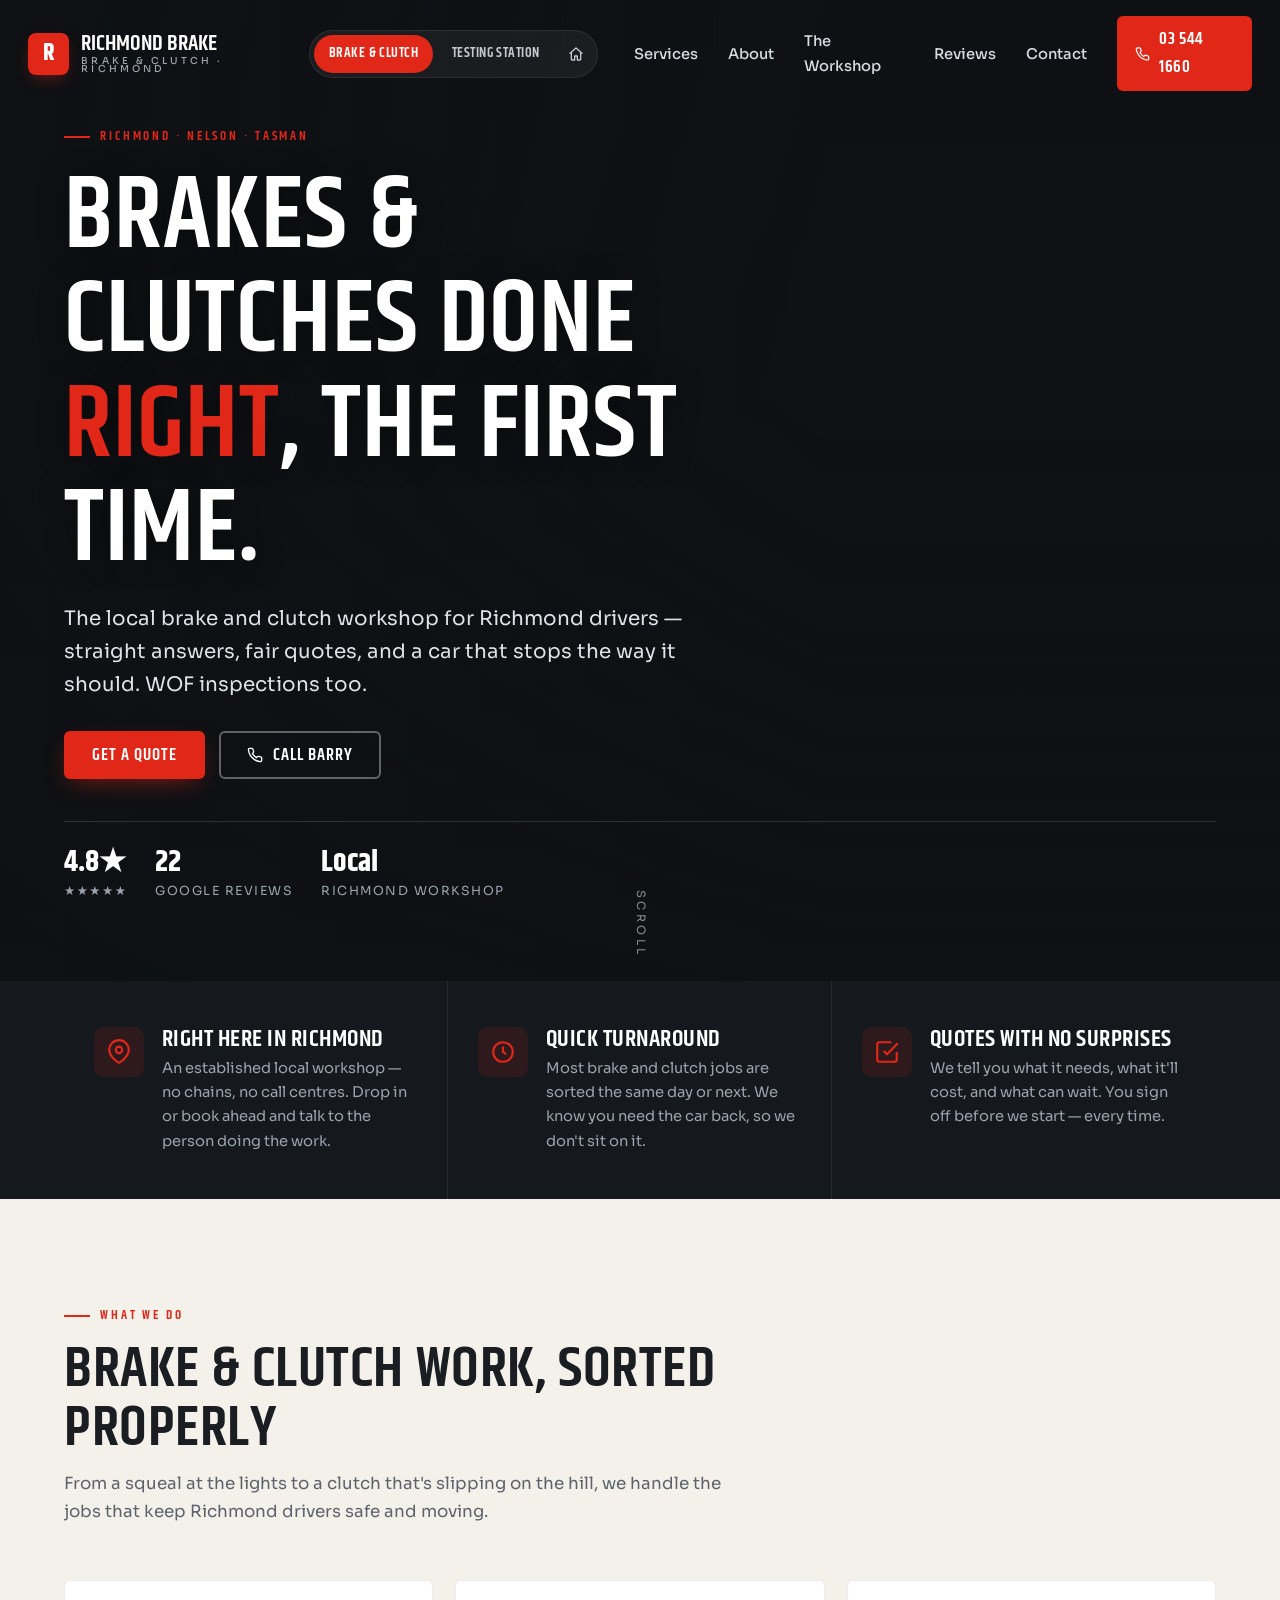
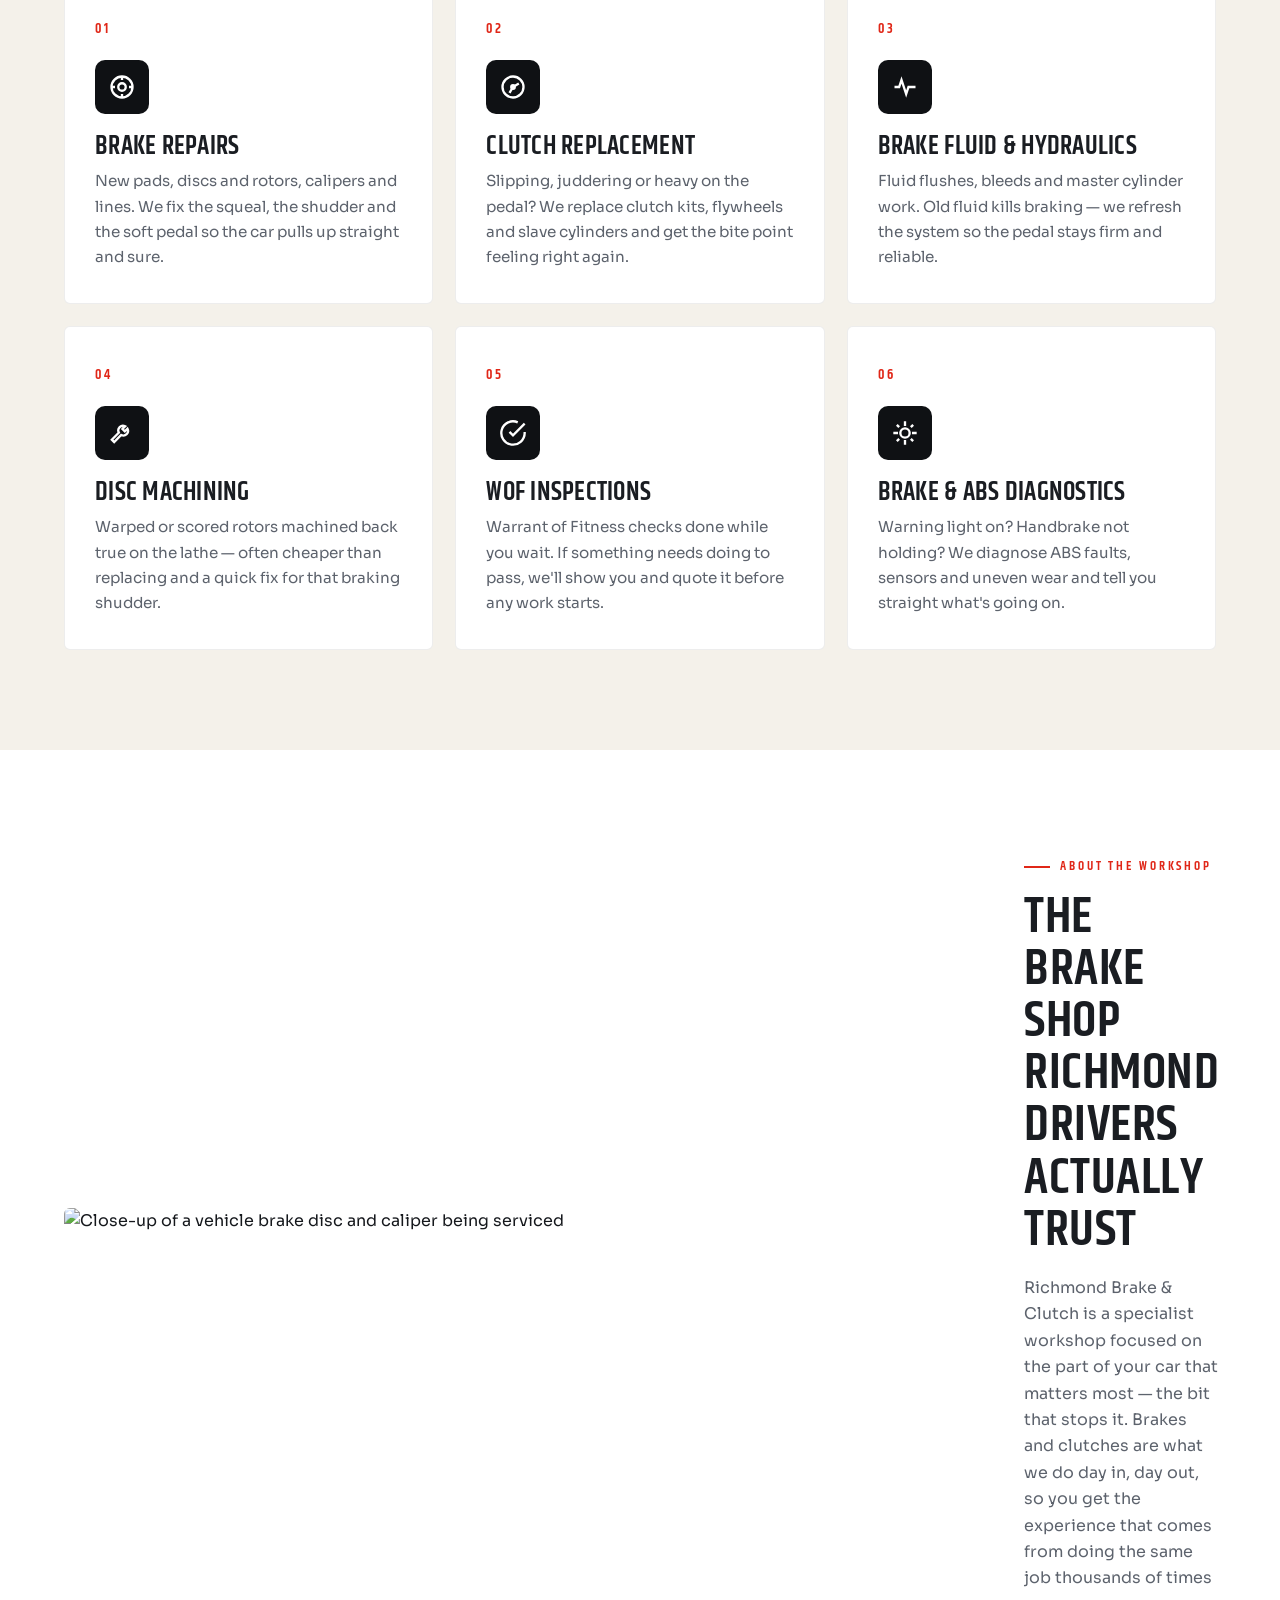
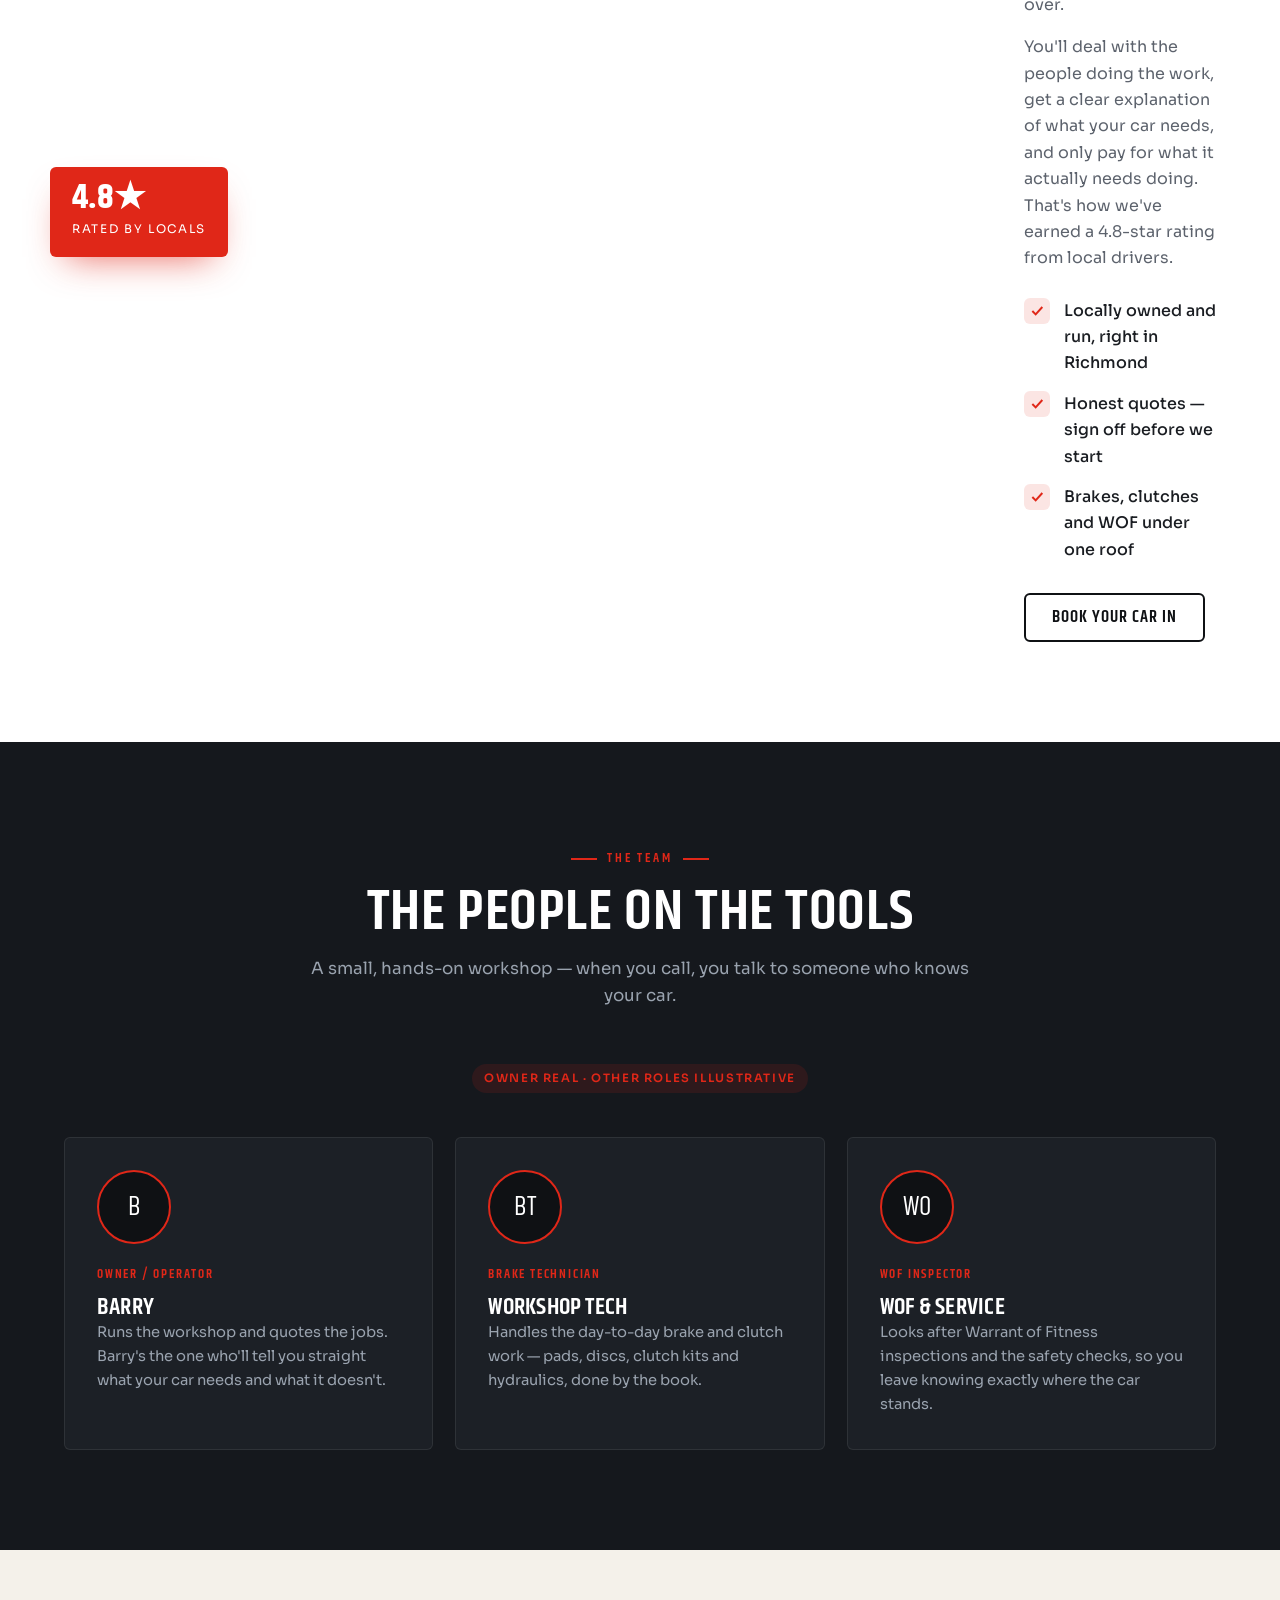
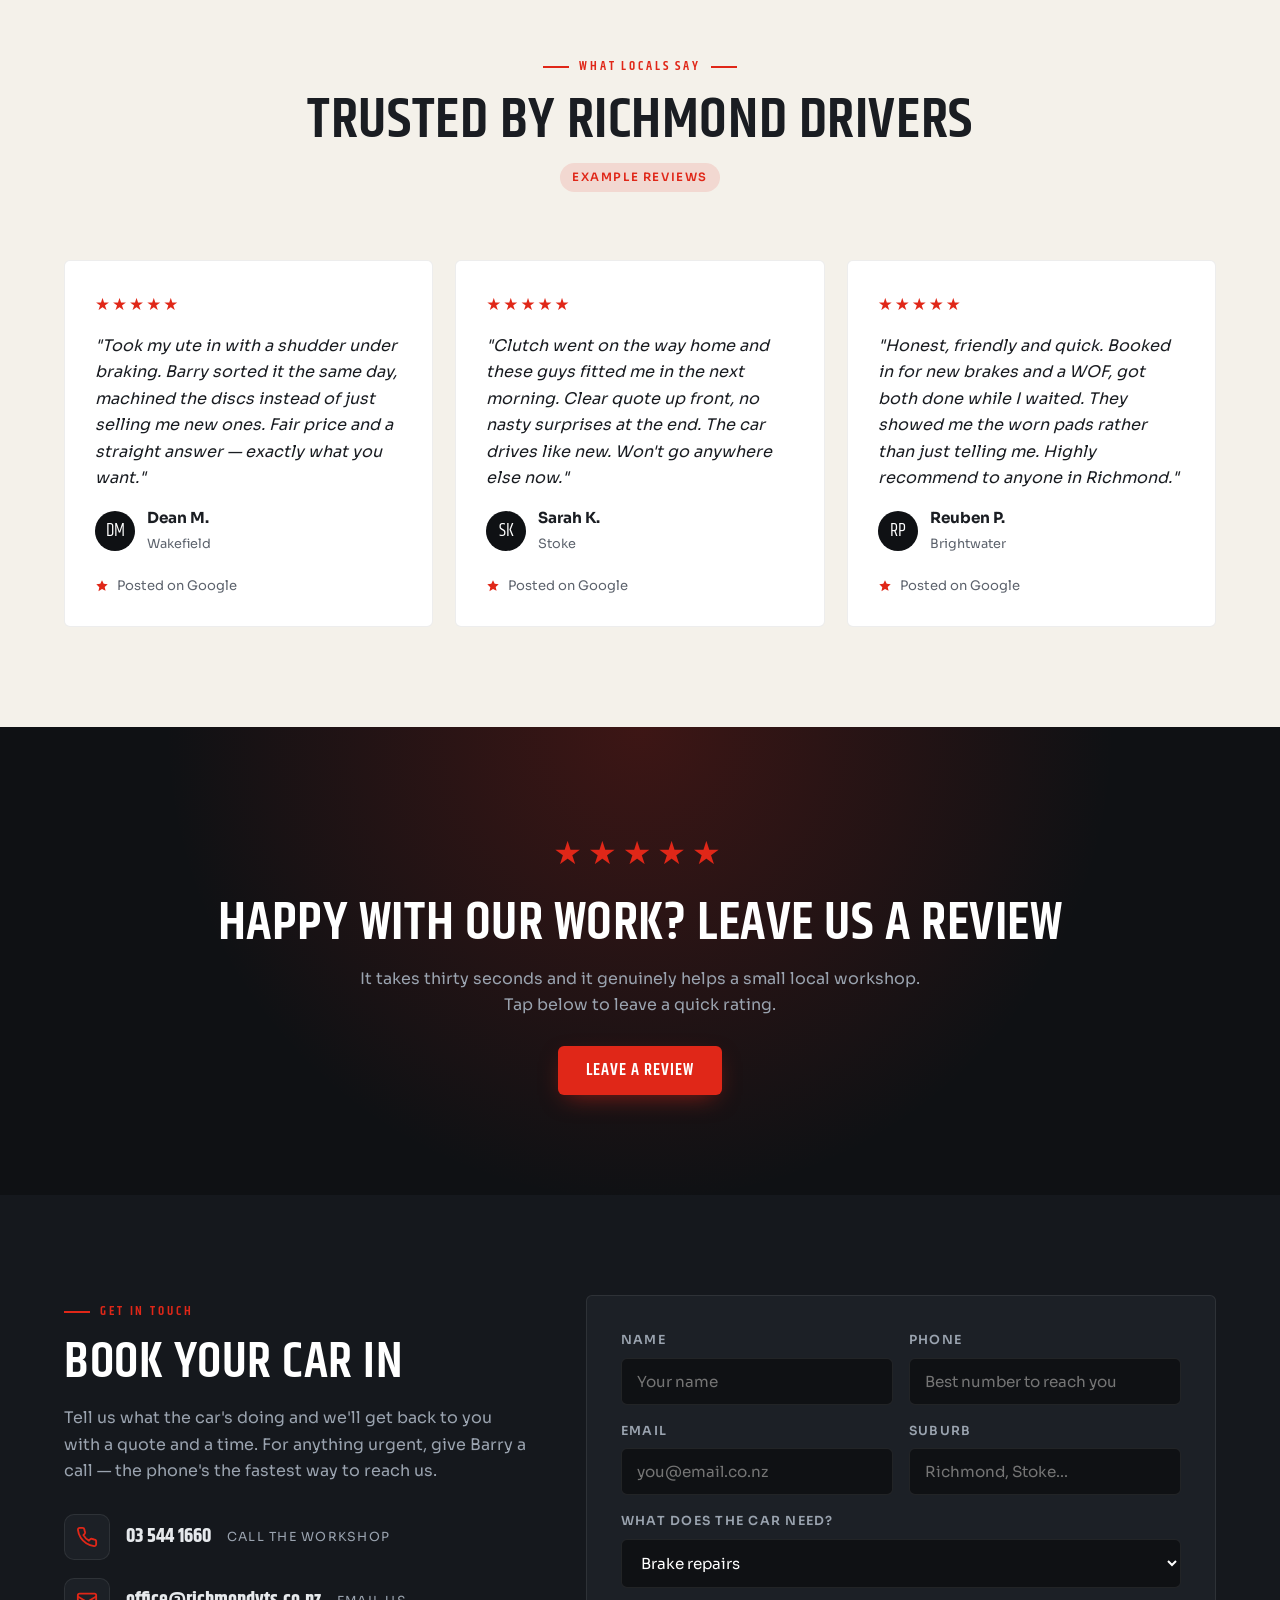
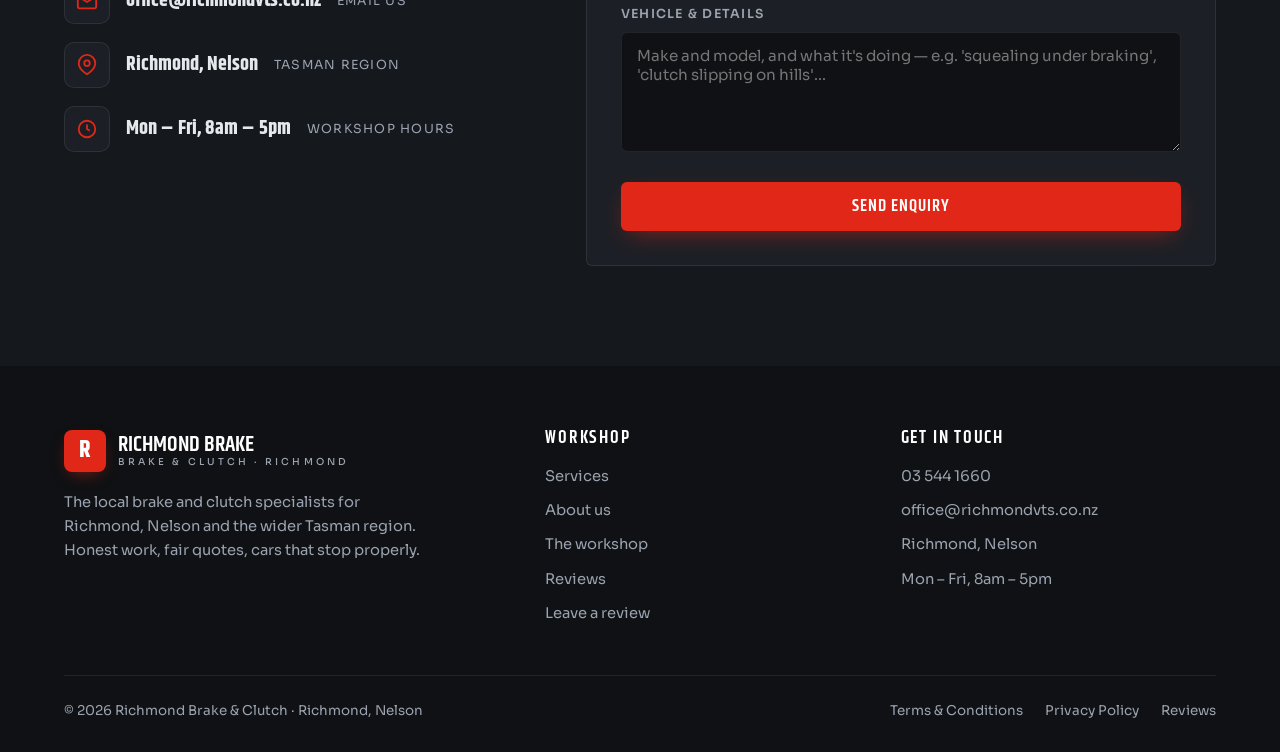
==== brake-clutch.html @ 3c006173 "Phase 3: nav switcher (Brake & Clutch <-> Testing Station) on both sites Segmented switcher + home/c" ====
<!DOCTYPE html>
<html lang="en-NZ">
<head>
<meta charset="UTF-8">
<meta name="viewport" content="width=device-width, initial-scale=1.0">
<title>Richmond Brake &amp; Clutch | Brakes, Clutches &amp; WOF, Richmond</title>
<meta name="description" content="Brake and clutch specialists in Richmond, Nelson. Honest quotes, fast turnaround and a workshop locals trust. 4.8 stars from 22 Google reviews. Call Barry on 03 544 1660.">
<meta property="og:title" content="Richmond Brake & Clutch — Brakes, Clutches & WOF, Richmond">
<meta property="og:description" content="Brake and clutch specialists in Richmond, Nelson. Honest quotes, fast turnaround, and a workshop the locals trust.">
<meta property="og:type" content="website">
<meta property="og:image" content="https://images.unsplash.com/photo-1625047509248-ec889cbff17f?auto=format&fit=crop&w=1200&q=70">
<link rel="icon" href="favicon.svg" type="image/svg+xml">
<link rel="preconnect" href="https://fonts.googleapis.com">
<link rel="preconnect" href="https://fonts.gstatic.com" crossorigin>
<link href="https://fonts.googleapis.com/css2?family=Khand:wght@400;500;600;700&family=Sora:wght@300;400;500;600&display=swap" rel="stylesheet">
<link rel="stylesheet" href="styles.css">
</head>
<body>

<!-- Intro overlay -->
<div id="intro">
  <div class="il">
    <span style="animation-delay:.05s">RICHMOND</span>
    <span class="hl" style="animation-delay:.18s">BRAKE</span>
    <span style="animation-delay:.31s">&amp;</span>
    <span style="animation-delay:.42s">CLUTCH</span>
  </div>
  <div class="bar"></div>
</div>

<!-- Nav -->
<nav class="nav">
  <a href="brake-clutch.html" class="brand">
    <span class="mark">R</span>
    <span class="bn">Richmond Brake<small>Brake &amp; Clutch · Richmond</small></span>
  </a>
  <div class="nav-links">
    <div class="nav-switch" aria-label="Choose site">
      <a class="seg" href="brake-clutch.html" aria-current="page">Brake &amp; Clutch</a>
      <a class="seg" href="rvts.html">Testing Station</a>
      <a class="seg-home" href="index.html" aria-label="Both workshops, back to chooser">
        <svg viewBox="0 0 24 24" fill="none" stroke="currentColor" stroke-width="2" stroke-linecap="round" stroke-linejoin="round"><path d="M3 11l9-8 9 8"/><path d="M5 10v10a1 1 0 0 0 1 1h4v-6h4v6h4a1 1 0 0 0 1-1V10"/></svg>
      </a>
    </div>
    <a class="lnk" href="#services">Services</a>
    <a class="lnk" href="#about">About</a>
    <a class="lnk" href="#crew">The Workshop</a>
    <a class="lnk" href="#reviews">Reviews</a>
    <a class="lnk" href="#contact">Contact</a>
    <a class="nav-phone" href="tel:+6435441660">
      <svg width="16" height="16" viewBox="0 0 24 24" fill="none" stroke="currentColor" stroke-width="2"><path d="M22 16.92v3a2 2 0 0 1-2.18 2 19.79 19.79 0 0 1-8.63-3.07 19.5 19.5 0 0 1-6-6 19.79 19.79 0 0 1-3.07-8.67A2 2 0 0 1 4.11 2h3a2 2 0 0 1 2 1.72c.13.93.36 1.85.7 2.73a2 2 0 0 1-.45 2.11L8.09 9.91a16 16 0 0 0 6 6l1.35-1.35a2 2 0 0 1 2.11-.45c.88.34 1.8.57 2.73.7A2 2 0 0 1 22 16.92z"/></svg>
      03 544 1660
    </a>
  </div>
  <div class="burger"><span></span><span></span><span></span></div>
</nav>

<!-- Hero -->
<header class="hero">
  <div class="hero-slides">
    <div class="hero-slide active" style="background-image:url('https://images.unsplash.com/photo-1625047509248-ec889cbff17f?auto=format&fit=crop&w=1900&q=70')"></div>
    <div class="hero-slide" style="background-image:url('https://images.unsplash.com/photo-1530046339160-ce3e530c7d2f?auto=format&fit=crop&w=1900&q=70')"></div>
    <div class="hero-slide" style="background-image:url('https://images.unsplash.com/photo-1487754180451-c456f719a1fc?auto=format&fit=crop&w=1900&q=70')"></div>
  </div>
  <div class="hero-overlay"></div>
  <div class="hero-inner">
    <span class="eyebrow">Richmond · Nelson · Tasman</span>
    <h1>Brakes &amp; clutches done <span class="hl">right</span>, the first time.</h1>
    <p class="sub">The local brake and clutch workshop for Richmond drivers — straight answers, fair quotes, and a car that stops the way it should. WOF inspections too.</p>
    <div class="hero-cta">
      <a href="#contact" class="btn btn-primary">Get a Quote</a>
      <a href="tel:+6435441660" class="btn btn-ghost">
        <svg width="16" height="16" viewBox="0 0 24 24" fill="none" stroke="currentColor" stroke-width="2"><path d="M22 16.92v3a2 2 0 0 1-2.18 2 19.79 19.79 0 0 1-8.63-3.07 19.5 19.5 0 0 1-6-6 19.79 19.79 0 0 1-3.07-8.67A2 2 0 0 1 4.11 2h3a2 2 0 0 1 2 1.72c.13.93.36 1.85.7 2.73a2 2 0 0 1-.45 2.11L8.09 9.91a16 16 0 0 0 6 6l1.35-1.35a2 2 0 0 1 2.11-.45c.88.34 1.8.57 2.73.7A2 2 0 0 1 22 16.92z"/></svg>
        Call Barry
      </a>
    </div>
    <div class="hero-meta">
      <div class="m"><b>4.8★</b><span class="stars">★★★★★</span></div>
      <div class="m"><b>22</b><span>Google reviews</span></div>
      <div class="m"><b>Local</b><span>Richmond workshop</span></div>
    </div>
  </div>
  <div class="scroll-hint">Scroll</div>
</header>

<!-- Trust strip -->
<section class="trust" style="padding:0">
  <div class="wrap">
    <div class="t reveal">
      <div class="ico"><svg viewBox="0 0 24 24" fill="none" stroke="currentColor" stroke-width="2"><path d="M21 10c0 7-9 12-9 12s-9-5-9-12a9 9 0 0 1 18 0z"/><circle cx="12" cy="10" r="3"/></svg></div>
      <div><h3>Right here in Richmond</h3><p>An established local workshop — no chains, no call centres. Drop in or book ahead and talk to the person doing the work.</p></div>
    </div>
    <div class="t reveal">
      <div class="ico"><svg viewBox="0 0 24 24" fill="none" stroke="currentColor" stroke-width="2"><circle cx="12" cy="12" r="9"/><path d="M12 7v5l3 2"/></svg></div>
      <div><h3>Quick turnaround</h3><p>Most brake and clutch jobs are sorted the same day or next. We know you need the car back, so we don't sit on it.</p></div>
    </div>
    <div class="t reveal">
      <div class="ico"><svg viewBox="0 0 24 24" fill="none" stroke="currentColor" stroke-width="2"><path d="M9 11l3 3L22 4"/><path d="M21 12v7a2 2 0 0 1-2 2H5a2 2 0 0 1-2-2V5a2 2 0 0 1 2-2h11"/></svg></div>
      <div><h3>Quotes with no surprises</h3><p>We tell you what it needs, what it'll cost, and what can wait. You sign off before we start — every time.</p></div>
    </div>
  </div>
</section>

<!-- Services -->
<section id="services" class="sec-light">
  <div class="wrap">
    <div class="sec-head reveal">
      <span class="eyebrow">What we do</span>
      <h2>Brake &amp; clutch work, sorted properly</h2>
      <p>From a squeal at the lights to a clutch that's slipping on the hill, we handle the jobs that keep Richmond drivers safe and moving.</p>
    </div>
    <div class="svc-grid">
      <div class="svc reveal">
        <span class="num">01</span>
        <div class="ico"><svg viewBox="0 0 24 24" fill="none" stroke="currentColor" stroke-width="2"><circle cx="12" cy="12" r="9"/><circle cx="12" cy="12" r="3.2"/><path d="M12 3v3M12 18v3M3 12h3M18 12h3"/></svg></div>
        <h3>Brake Repairs</h3>
        <p>New pads, discs and rotors, calipers and lines. We fix the squeal, the shudder and the soft pedal so the car pulls up straight and sure.</p>
      </div>
      <div class="svc reveal">
        <span class="num">02</span>
        <div class="ico"><svg viewBox="0 0 24 24" fill="none" stroke="currentColor" stroke-width="2"><circle cx="12" cy="12" r="9"/><path d="M12 12l5-3M12 12l-3 5"/><circle cx="12" cy="12" r="1.5" fill="currentColor"/></svg></div>
        <h3>Clutch Replacement</h3>
        <p>Slipping, juddering or heavy on the pedal? We replace clutch kits, flywheels and slave cylinders and get the bite point feeling right again.</p>
      </div>
      <div class="svc reveal">
        <span class="num">03</span>
        <div class="ico"><svg viewBox="0 0 24 24" fill="none" stroke="currentColor" stroke-width="2"><path d="M3 12h4l2-6 4 12 2-6h6"/></svg></div>
        <h3>Brake Fluid &amp; Hydraulics</h3>
        <p>Fluid flushes, bleeds and master cylinder work. Old fluid kills braking — we refresh the system so the pedal stays firm and reliable.</p>
      </div>
      <div class="svc reveal">
        <span class="num">04</span>
        <div class="ico"><svg viewBox="0 0 24 24" fill="none" stroke="currentColor" stroke-width="2"><path d="M14.7 6.3a4 4 0 0 0-5.4 5.4l-6 6 2 2 6-6a4 4 0 0 0 5.4-5.4l-2.3 2.3-2-2 2.3-2.3z"/></svg></div>
        <h3>Disc Machining</h3>
        <p>Warped or scored rotors machined back true on the lathe — often cheaper than replacing and a quick fix for that braking shudder.</p>
      </div>
      <div class="svc reveal">
        <span class="num">05</span>
        <div class="ico"><svg viewBox="0 0 24 24" fill="none" stroke="currentColor" stroke-width="2"><path d="M22 11.08V12a10 10 0 1 1-5.93-9.14"/><path d="M22 4 12 14.01l-3-3"/></svg></div>
        <h3>WOF Inspections</h3>
        <p>Warrant of Fitness checks done while you wait. If something needs doing to pass, we'll show you and quote it before any work starts.</p>
      </div>
      <div class="svc reveal">
        <span class="num">06</span>
        <div class="ico"><svg viewBox="0 0 24 24" fill="none" stroke="currentColor" stroke-width="2"><path d="M12 2v4M12 18v4M2 12h4M18 12h4"/><circle cx="12" cy="12" r="4"/><path d="M5 5l2 2M17 17l2 2M19 5l-2 2M7 17l-2 2"/></svg></div>
        <h3>Brake &amp; ABS Diagnostics</h3>
        <p>Warning light on? Handbrake not holding? We diagnose ABS faults, sensors and uneven wear and tell you straight what's going on.</p>
      </div>
    </div>
  </div>
</section>

<!-- About -->
<section id="about" class="sec-paper">
  <div class="wrap">
    <div class="about-grid">
      <div class="about-media reveal">
        <img src="https://images.unsplash.com/photo-1619642751034-765dfdf7c58e?auto=format&fit=crop&w=900&q=70" alt="Close-up of a vehicle brake disc and caliper being serviced" width="900" height="675" loading="lazy">
        <div class="tag"><b>4.8★</b><span>Rated by locals</span></div>
      </div>
      <div class="about-copy reveal">
        <span class="eyebrow">About the workshop</span>
        <h2>The brake shop Richmond drivers actually trust</h2>
        <p>Richmond Brake &amp; Clutch is a specialist workshop focused on the part of your car that matters most — the bit that stops it. Brakes and clutches are what we do day in, day out, so you get the experience that comes from doing the same job thousands of times over.</p>
        <p>You'll deal with the people doing the work, get a clear explanation of what your car needs, and only pay for what it actually needs doing. That's how we've earned a 4.8-star rating from local drivers.</p>
        <ul class="checklist">
          <li><span class="ck"><svg viewBox="0 0 24 24" fill="none" stroke="currentColor" stroke-width="3"><path d="M5 12l5 5L20 6"/></svg></span>Locally owned and run, right in Richmond</li>
          <li><span class="ck"><svg viewBox="0 0 24 24" fill="none" stroke="currentColor" stroke-width="3"><path d="M5 12l5 5L20 6"/></svg></span>Honest quotes — sign off before we start</li>
          <li><span class="ck"><svg viewBox="0 0 24 24" fill="none" stroke="currentColor" stroke-width="3"><path d="M5 12l5 5L20 6"/></svg></span>Brakes, clutches and WOF under one roof</li>
        </ul>
        <a href="#contact" class="btn btn-outline" style="margin-top:30px">Book your car in</a>
      </div>
    </div>
  </div>
</section>

<!-- Crew -->
<section id="crew" class="sec-dark">
  <div class="wrap">
    <div class="sec-head center reveal">
      <span class="eyebrow center">The team</span>
      <h2>The people on the tools</h2>
      <p>A small, hands-on workshop — when you call, you talk to someone who knows your car.</p>
    </div>
    <div style="text-align:center;margin-bottom:30px"><span class="badge">Owner real · other roles illustrative</span></div>
    <div class="crew-grid">
      <div class="crew reveal">
        <div class="av">B</div>
        <div class="role">Owner / Operator</div>
        <h3>Barry</h3>
        <p>Runs the workshop and quotes the jobs. Barry's the one who'll tell you straight what your car needs and what it doesn't.</p>
      </div>
      <div class="crew reveal">
        <div class="av">BT</div>
        <div class="role">Brake Technician</div>
        <h3>Workshop Tech</h3>
        <p>Handles the day-to-day brake and clutch work — pads, discs, clutch kits and hydraulics, done by the book.</p>
      </div>
      <div class="crew reveal">
        <div class="av">WO</div>
        <div class="role">WOF Inspector</div>
        <h3>WOF &amp; Service</h3>
        <p>Looks after Warrant of Fitness inspections and the safety checks, so you leave knowing exactly where the car stands.</p>
      </div>
    </div>
  </div>
</section>

<!-- Reviews -->
<section id="reviews" class="sec-light">
  <div class="wrap">
    <div class="sec-head center reveal">
      <span class="eyebrow center">What locals say</span>
      <h2>Trusted by Richmond drivers</h2>
      <p><span class="badge">Example reviews</span></p>
    </div>
    <div class="rev-grid">
      <div class="rev reveal">
        <div class="stars">★★★★★</div>
        <p>"Took my ute in with a shudder under braking. Barry sorted it the same day, machined the discs instead of just selling me new ones. Fair price and a straight answer — exactly what you want."</p>
        <div class="who"><span class="ci">DM</span><div><b>Dean M.</b><span>Wakefield</span></div></div>
        <span class="gmark"><svg width="14" height="14" viewBox="0 0 24 24"><path fill="#e02718" d="M12 2l2.9 6.3 6.9.6-5.2 4.6 1.5 6.7L12 17.3 5.9 20.8l1.5-6.7L2.2 8.9l6.9-.6z"/></svg> Posted on Google</span>
      </div>
      <div class="rev reveal">
        <div class="stars">★★★★★</div>
        <p>"Clutch went on the way home and these guys fitted me in the next morning. Clear quote up front, no nasty surprises at the end. The car drives like new. Won't go anywhere else now."</p>
        <div class="who"><span class="ci">SK</span><div><b>Sarah K.</b><span>Stoke</span></div></div>
        <span class="gmark"><svg width="14" height="14" viewBox="0 0 24 24"><path fill="#e02718" d="M12 2l2.9 6.3 6.9.6-5.2 4.6 1.5 6.7L12 17.3 5.9 20.8l1.5-6.7L2.2 8.9l6.9-.6z"/></svg> Posted on Google</span>
      </div>
      <div class="rev reveal">
        <div class="stars">★★★★★</div>
        <p>"Honest, friendly and quick. Booked in for new brakes and a WOF, got both done while I waited. They showed me the worn pads rather than just telling me. Highly recommend to anyone in Richmond."</p>
        <div class="who"><span class="ci">RP</span><div><b>Reuben P.</b><span>Brightwater</span></div></div>
        <span class="gmark"><svg width="14" height="14" viewBox="0 0 24 24"><path fill="#e02718" d="M12 2l2.9 6.3 6.9.6-5.2 4.6 1.5 6.7L12 17.3 5.9 20.8l1.5-6.7L2.2 8.9l6.9-.6z"/></svg> Posted on Google</span>
      </div>
    </div>
  </div>
</section>

<!-- Review funnel banner -->
<section class="funnel">
  <div class="wrap">
    <div class="stars reveal">★★★★★</div>
    <h2 class="reveal">Happy with our work? Leave us a review</h2>
    <p class="reveal">It takes thirty seconds and it genuinely helps a small local workshop. Tap below to leave a quick rating.</p>
    <a href="review.html" class="btn btn-primary reveal">Leave a Review</a>
  </div>
</section>

<!-- Contact -->
<section id="contact" class="contact">
  <div class="wrap">
    <div class="contact-grid">
      <div class="contact-info reveal">
        <span class="eyebrow">Get in touch</span>
        <h2>Book your car in</h2>
        <p>Tell us what the car's doing and we'll get back to you with a quote and a time. For anything urgent, give Barry a call — the phone's the fastest way to reach us.</p>
        <div class="cinfo">
          <a href="tel:+6435441660">
            <span class="ico"><svg viewBox="0 0 24 24" fill="none" stroke="currentColor" stroke-width="2"><path d="M22 16.92v3a2 2 0 0 1-2.18 2 19.79 19.79 0 0 1-8.63-3.07 19.5 19.5 0 0 1-6-6 19.79 19.79 0 0 1-3.07-8.67A2 2 0 0 1 4.11 2h3a2 2 0 0 1 2 1.72c.13.93.36 1.85.7 2.73a2 2 0 0 1-.45 2.11L8.09 9.91a16 16 0 0 0 6 6l1.35-1.35a2 2 0 0 1 2.11-.45c.88.34 1.8.57 2.73.7A2 2 0 0 1 22 16.92z"/></svg></span>
            <div><b>03 544 1660</b><span>Call the workshop</span></div>
          </a>
          <a href="mailto:office@richmondvts.co.nz">
            <span class="ico"><svg viewBox="0 0 24 24" fill="none" stroke="currentColor" stroke-width="2"><rect x="2" y="4" width="20" height="16" rx="2"/><path d="m22 7-10 6L2 7"/></svg></span>
            <div><b>office@richmondvts.co.nz</b><span>Email us</span></div>
          </a>
          <div>
            <span class="ico"><svg viewBox="0 0 24 24" fill="none" stroke="currentColor" stroke-width="2"><path d="M21 10c0 7-9 12-9 12s-9-5-9-12a9 9 0 0 1 18 0z"/><circle cx="12" cy="10" r="3"/></svg></span>
            <div><b>Richmond, Nelson</b><span>Tasman region</span></div>
          </div>
          <div>
            <span class="ico"><svg viewBox="0 0 24 24" fill="none" stroke="currentColor" stroke-width="2"><circle cx="12" cy="12" r="9"/><path d="M12 7v5l3 2"/></svg></span>
            <div><b>Mon – Fri, 8am – 5pm</b><span>Workshop hours</span></div>
          </div>
        </div>
      </div>
      <form class="form reveal" action="https://formsubmit.co/office@richmondvts.co.nz" method="POST">
        <input type="hidden" name="_subject" value="New enquiry — Richmond Brake & Clutch website">
        <input type="hidden" name="_captcha" value="false">
        <input type="hidden" name="_template" value="table">
        <input type="hidden" name="_next" value="https://richmond-brake-clutch-demo.vercel.app/index.html#contact">
        <div class="row">
          <div class="field"><label>Name</label><input type="text" name="Name" placeholder="Your name" required></div>
          <div class="field"><label>Phone</label><input type="tel" name="Phone" placeholder="Best number to reach you" required></div>
        </div>
        <div class="row">
          <div class="field"><label>Email</label><input type="email" name="Email" placeholder="you@email.co.nz"></div>
          <div class="field"><label>Suburb</label><input type="text" name="Suburb" placeholder="Richmond, Stoke..."></div>
        </div>
        <div class="field">
          <label>What does the car need?</label>
          <select name="Service">
            <option>Brake repairs</option>
            <option>Clutch replacement</option>
            <option>Brake fluid / hydraulics</option>
            <option>Disc machining</option>
            <option>WOF inspection</option>
            <option>Not sure — please advise</option>
          </select>
        </div>
        <div class="field"><label>Vehicle &amp; details</label><textarea name="Message" placeholder="Make and model, and what it's doing — e.g. 'squealing under braking', 'clutch slipping on hills'..." required></textarea></div>
        <button type="submit" class="btn btn-primary">Send Enquiry</button>
      </form>
    </div>
  </div>
</section>

<!-- Footer -->
<footer class="footer">
  <div class="wrap">
    <div class="foot-grid">
      <div class="foot-about">
        <a href="brake-clutch.html" class="brand">
          <span class="mark">R</span>
          <span class="bn">Richmond Brake<small>Brake &amp; Clutch · Richmond</small></span>
        </a>
        <p>The local brake and clutch specialists for Richmond, Nelson and the wider Tasman region. Honest work, fair quotes, cars that stop properly.</p>
      </div>
      <div class="foot-col">
        <h4>Workshop</h4>
        <a href="#services">Services</a>
        <a href="#about">About us</a>
        <a href="#crew">The workshop</a>
        <a href="#reviews">Reviews</a>
        <a href="review.html">Leave a review</a>
      </div>
      <div class="foot-col">
        <h4>Get in touch</h4>
        <a href="tel:+6435441660">03 544 1660</a>
        <a href="mailto:office@richmondvts.co.nz">office@richmondvts.co.nz</a>
        <p>Richmond, Nelson</p>
        <p>Mon – Fri, 8am – 5pm</p>
      </div>
    </div>
    <div class="foot-bottom">
      <p>© 2026 Richmond Brake &amp; Clutch · Richmond, Nelson</p>
      <div class="links">
        <a href="terms.html">Terms &amp; Conditions</a>
        <a href="privacy.html">Privacy Policy</a>
        <a href="review.html">Reviews</a>
      </div>
    </div>
  </div>
</footer>

<script src="main.js"></script>
</body>
</html>
---- styles.css ----
/* Richmond Brake & Clutch — Industrial archetype
   Fonts: Khand (display) + Sora (body) | Accent: brake red */

:root{
  --ink:#0f1114;
  --char:#15181d;
  --char-2:#1c2026;
  --surface:#21262e;
  --line:rgba(255,255,255,.08);
  --bone:#f4f1ea;
  --bone-2:#ece7dd;
  --paper:#ffffff;
  --text:#1a1d22;
  --muted:#5d636d;
  --muted-d:#9aa3af;
  --accent:#e02718;
  --accent-d:#b41d10;
  --accent-soft:rgba(224,39,24,.12);
  --r:6px;
  --maxw:1200px;
  --ease:cubic-bezier(.2,.7,.2,1);
}

*{box-sizing:border-box;margin:0;padding:0}
html{scroll-behavior:smooth}
img{image-orientation:from-image;max-width:100%;display:block}
body{
  font-family:'Sora',system-ui,sans-serif;
  color:var(--text);
  background:var(--bone);
  line-height:1.65;
  -webkit-font-smoothing:antialiased;
  overflow-x:hidden;
}
h1,h2,h3,h4,.display{
  font-family:'Khand','Sora',sans-serif;
  font-weight:600;
  line-height:1.02;
  letter-spacing:.01em;
  text-transform:uppercase;
}
a{color:inherit;text-decoration:none}
.wrap{max-width:var(--maxw);margin:0 auto;padding:0 24px}
.eyebrow{
  font-family:'Khand',sans-serif;
  text-transform:uppercase;
  letter-spacing:.22em;
  font-size:.82rem;
  font-weight:600;
  color:var(--accent);
  display:inline-flex;align-items:center;gap:10px;
}
.eyebrow::before{content:"";width:26px;height:2px;background:var(--accent);display:inline-block}
.eyebrow.center::after{content:"";width:26px;height:2px;background:var(--accent);display:inline-block}
.eyebrow.center{justify-content:center}

/* Buttons */
.btn{
  display:inline-flex;align-items:center;gap:10px;
  font-family:'Khand',sans-serif;font-weight:600;
  text-transform:uppercase;letter-spacing:.06em;font-size:1.05rem;
  padding:14px 26px;border-radius:var(--r);
  border:2px solid transparent;cursor:pointer;
  transition:transform .25s var(--ease),background .25s,box-shadow .25s,border-color .25s;
  line-height:1;
}
.btn-primary{background:var(--accent);color:#fff;box-shadow:0 8px 24px -8px rgba(224,39,24,.6)}
.btn-primary:hover{background:var(--accent-d);transform:translateY(-2px);box-shadow:0 14px 30px -10px rgba(224,39,24,.7)}
.btn-ghost{border-color:rgba(255,255,255,.35);color:#fff}
.btn-ghost:hover{border-color:#fff;background:rgba(255,255,255,.08);transform:translateY(-2px)}
.btn-dark{background:var(--ink);color:#fff}
.btn-dark:hover{background:#000;transform:translateY(-2px)}
.btn-outline{border-color:var(--ink);color:var(--ink)}
.btn-outline:hover{background:var(--ink);color:#fff;transform:translateY(-2px)}

/* Nav */
.nav{
  position:fixed;top:0;left:0;right:0;z-index:60;
  display:flex;align-items:center;justify-content:space-between;
  padding:16px 28px;
  background:rgba(15,17,20,0);
  transition:background .35s,backdrop-filter .35s,padding .35s,box-shadow .35s;
}
.nav.scrolled{background:rgba(15,17,20,.94);backdrop-filter:blur(10px);padding:12px 28px;box-shadow:0 1px 0 var(--line)}
.brand{display:flex;align-items:center;gap:12px;color:#fff}
.brand .mark{
  width:42px;height:42px;border-radius:8px;display:grid;place-items:center;
  background:var(--accent);font-family:'Khand';font-weight:700;font-size:1.5rem;color:#fff;
  box-shadow:0 6px 18px -8px rgba(224,39,24,.8);
}
.brand .bn{font-family:'Khand';font-weight:600;font-size:1.4rem;text-transform:uppercase;line-height:.9}
.brand .bn small{display:block;font-family:'Sora';font-size:.6rem;letter-spacing:.32em;color:var(--muted-d);font-weight:500;text-transform:uppercase;margin-top:3px}
.nav-links{display:flex;align-items:center;gap:30px}
.nav-links a.lnk{color:#d7dbe0;font-size:.92rem;font-weight:500;transition:color .2s;position:relative}
.nav-links a.lnk:hover{color:#fff}
.nav-links a.lnk::after{content:"";position:absolute;left:0;bottom:-6px;width:0;height:2px;background:var(--accent);transition:width .25s}
.nav-links a.lnk:hover::after{width:100%}
.nav-phone{
  display:inline-flex;align-items:center;gap:9px;
  background:var(--accent);color:#fff;padding:10px 18px;border-radius:var(--r);
  font-family:'Khand';font-weight:600;font-size:1.05rem;letter-spacing:.04em;
  transition:background .25s,transform .25s;
}
.nav-phone:hover{background:var(--accent-d);transform:translateY(-2px)}
.burger{display:none;flex-direction:column;gap:5px;cursor:pointer;padding:8px}
.burger span{width:24px;height:2px;background:#fff;transition:.3s}

/* Nav switcher (Brake & Clutch <-> Testing Station) */
.nav-switch{display:inline-flex;align-items:center;gap:4px;background:rgba(255,255,255,.05);border:1px solid var(--line);border-radius:999px;padding:4px;margin-right:6px}
.nav-switch .seg{font-family:'Khand';font-weight:600;font-size:.9rem;letter-spacing:.03em;text-transform:uppercase;color:#c3c9d1;padding:7px 15px;border-radius:999px;white-space:nowrap;transition:background .2s,color .2s}
.nav-switch .seg:hover{color:#fff}
.nav-switch .seg[aria-current="page"]{background:var(--accent);color:#fff}
.nav-switch .seg-home{display:grid;place-items:center;width:34px;height:34px;border-radius:50%;color:#c3c9d1;transition:background .2s,color .2s}
.nav-switch .seg-home:hover{background:rgba(255,255,255,.1);color:#fff}
.nav-switch .seg-home svg{width:16px;height:16px}

/* Hero */
.hero{
  position:relative;min-height:100svh;display:flex;align-items:flex-end;
  background:var(--ink);color:#fff;overflow:hidden;
}
.hero-slides{position:absolute;inset:0;z-index:0}
.hero-slide{
  position:absolute;inset:0;opacity:0;transition:opacity 1.4s ease;
  background-size:cover;background-position:center;
  filter:saturate(.85) contrast(1.05);
  transform:scale(1.05);
}
.hero-slide.active{opacity:1;animation:slowzoom 8s linear forwards}
@keyframes slowzoom{from{transform:scale(1.05)}to{transform:scale(1.14)}}
.hero-overlay{
  position:absolute;inset:0;z-index:1;
  background:linear-gradient(180deg,rgba(15,17,20,.55) 0%,rgba(15,17,20,.5) 40%,rgba(15,17,20,.86) 100%);
}
.hero-overlay::after{content:"";position:absolute;inset:0;background:linear-gradient(90deg,rgba(15,17,20,.7),transparent 65%)}
.hero-inner{position:relative;z-index:2;width:100%;max-width:var(--maxw);margin:0 auto;padding:120px 24px 80px}
.hero h1{font-size:clamp(3rem,8vw,6.4rem);max-width:15ch;margin:18px 0 18px;text-shadow:0 2px 30px rgba(0,0,0,.4)}
.hero h1 .hl{color:var(--accent)}
.hero .sub{font-size:clamp(1.05rem,1.6vw,1.25rem);max-width:46ch;color:#dfe3e8;font-weight:400}
.hero-cta{display:flex;gap:14px;margin-top:30px;flex-wrap:wrap}
.hero-meta{
  display:flex;gap:28px;margin-top:42px;flex-wrap:wrap;align-items:center;
  padding-top:26px;border-top:1px solid rgba(255,255,255,.14);
}
.hero-meta .m{display:flex;flex-direction:column;gap:2px}
.hero-meta .m b{font-family:'Khand';font-size:1.9rem;color:#fff;line-height:1}
.hero-meta .m span{font-size:.78rem;letter-spacing:.12em;text-transform:uppercase;color:var(--muted-d)}
.hero-meta .stars{color:var(--accent);letter-spacing:2px}
.scroll-hint{position:absolute;bottom:24px;left:50%;transform:translateX(-50%);z-index:2;color:rgba(255,255,255,.5);font-size:.72rem;letter-spacing:.3em;text-transform:uppercase;writing-mode:vertical-rl}

/* Section base */
section{padding:100px 0}
.sec-light{background:var(--bone)}
.sec-paper{background:var(--paper)}
.sec-dark{background:var(--char);color:#fff}
.sec-head{max-width:680px;margin-bottom:54px}
.sec-head.center{margin-left:auto;margin-right:auto;text-align:center}
.sec-head h2{font-size:clamp(2.2rem,4.5vw,3.6rem);margin:14px 0 12px}
.sec-head p{color:var(--muted);font-size:1.05rem}
.sec-dark .sec-head p{color:var(--muted-d)}

/* Trust strip */
.trust{background:var(--char);color:#fff;padding:0}
.trust .wrap{display:grid;grid-template-columns:repeat(3,1fr);gap:0}
.trust .t{
  padding:46px 30px;display:flex;gap:18px;align-items:flex-start;
  border-right:1px solid var(--line);
}
.trust .t:last-child{border-right:none}
.trust .ico{flex:0 0 auto;width:50px;height:50px;border-radius:10px;background:var(--accent-soft);display:grid;place-items:center;color:var(--accent)}
.trust .ico svg{width:26px;height:26px}
.trust h3{font-size:1.5rem;letter-spacing:.02em}
.trust p{color:var(--muted-d);font-size:.92rem;margin-top:4px}

/* Services */
.svc-grid{display:grid;grid-template-columns:repeat(3,1fr);gap:22px}
.svc{
  background:var(--paper);border:1px solid rgba(0,0,0,.07);border-radius:var(--r);
  padding:34px 30px;position:relative;overflow:hidden;
  transition:transform .3s var(--ease),box-shadow .3s,border-color .3s;
}
.svc::before{content:"";position:absolute;left:0;top:0;height:3px;width:0;background:var(--accent);transition:width .35s var(--ease)}
.svc:hover{transform:translateY(-6px);box-shadow:0 22px 44px -26px rgba(0,0,0,.4);border-color:rgba(0,0,0,.12)}
.svc:hover::before{width:100%}
.svc .num{font-family:'Khand';font-size:.9rem;letter-spacing:.2em;color:var(--accent);font-weight:600}
.svc .ico{width:54px;height:54px;border-radius:10px;background:var(--ink);color:#fff;display:grid;place-items:center;margin:18px 0 20px}
.svc .ico svg{width:28px;height:28px}
.svc h3{font-size:1.65rem;margin-bottom:8px}
.svc p{color:var(--muted);font-size:.95rem}

/* About */
.about-grid{display:grid;grid-template-columns:1fr 1fr;gap:60px;align-items:center}
.about-media{position:relative}
.about-media img{width:100%;aspect-ratio:4/3;object-fit:cover;border-radius:var(--r);filter:saturate(.85) contrast(1.05)}
.about-media .tag{
  position:absolute;left:-14px;bottom:26px;background:var(--accent);color:#fff;
  padding:16px 22px;border-radius:var(--r);box-shadow:0 16px 36px -16px rgba(224,39,24,.7);
}
.about-media .tag b{font-family:'Khand';font-size:2.2rem;display:block;line-height:.9}
.about-media .tag span{font-size:.74rem;letter-spacing:.14em;text-transform:uppercase}
.about-copy h2{font-size:clamp(2rem,4vw,3.2rem);margin:14px 0 18px}
.about-copy p{color:var(--muted);margin-bottom:16px}
.checklist{list-style:none;margin-top:26px;display:grid;gap:14px}
.checklist li{display:flex;gap:14px;align-items:flex-start;font-weight:500;color:var(--text)}
.checklist .ck{flex:0 0 auto;width:26px;height:26px;border-radius:6px;background:var(--accent-soft);color:var(--accent);display:grid;place-items:center}
.checklist .ck svg{width:16px;height:16px}

/* Crew */
.crew-grid{display:grid;grid-template-columns:repeat(3,1fr);gap:22px}
.crew{background:var(--char-2);border:1px solid var(--line);border-radius:var(--r);padding:32px;transition:transform .3s var(--ease),border-color .3s}
.crew:hover{transform:translateY(-5px);border-color:rgba(224,39,24,.4)}
.crew .av{
  width:74px;height:74px;border-radius:50%;background:var(--ink);
  display:grid;place-items:center;font-family:'Khand';font-size:1.7rem;color:#fff;
  border:2px solid var(--accent);margin-bottom:20px;
}
.crew h3{font-size:1.5rem;color:#fff}
.crew .role{color:var(--accent);font-size:.8rem;letter-spacing:.14em;text-transform:uppercase;font-family:'Khand';font-weight:600;margin-bottom:10px}
.crew p{color:var(--muted-d);font-size:.92rem}
.badge{display:inline-block;background:var(--accent-soft);color:var(--accent);font-size:.72rem;letter-spacing:.14em;text-transform:uppercase;padding:5px 12px;border-radius:40px;font-weight:600;margin-bottom:14px}

/* Reviews */
.rev-grid{display:grid;grid-template-columns:repeat(3,1fr);gap:22px}
.rev{background:var(--paper);border:1px solid rgba(0,0,0,.07);border-radius:var(--r);padding:30px;display:flex;flex-direction:column;gap:14px;transition:transform .3s var(--ease),box-shadow .3s}
.rev:hover{transform:translateY(-5px);box-shadow:0 22px 40px -28px rgba(0,0,0,.4)}
.rev .stars{color:var(--accent);letter-spacing:2px;font-size:1.05rem}
.rev p{color:var(--text);font-style:italic}
.rev .who{display:flex;align-items:center;gap:12px;margin-top:auto}
.rev .who .ci{width:40px;height:40px;border-radius:50%;background:var(--ink);color:#fff;display:grid;place-items:center;font-family:'Khand';font-size:1.1rem}
.rev .who b{display:block;font-size:.95rem}
.rev .who span{font-size:.8rem;color:var(--muted)}
.gmark{display:inline-flex;align-items:center;gap:8px;color:var(--muted);font-size:.82rem;margin-top:4px}

/* Review funnel banner */
.funnel{background:var(--ink);color:#fff;text-align:center;position:relative;overflow:hidden}
.funnel::before{content:"";position:absolute;inset:0;background:radial-gradient(circle at 50% 0%,rgba(224,39,24,.22),transparent 60%)}
.funnel .wrap{position:relative}
.funnel .stars{color:var(--accent);font-size:2rem;letter-spacing:6px;margin-bottom:16px}
.funnel h2{font-size:clamp(2rem,4.5vw,3.4rem);margin-bottom:14px}
.funnel p{color:var(--muted-d);max-width:48ch;margin:0 auto 28px}

/* Contact */
.contact{background:var(--char);color:#fff}
.contact-grid{display:grid;grid-template-columns:.85fr 1.15fr;gap:56px}
.contact-info h2{font-size:clamp(2rem,4vw,3.2rem);margin:14px 0 16px}
.contact-info p{color:var(--muted-d);margin-bottom:30px}
.cinfo{display:grid;gap:18px}
.cinfo a,.cinfo div{display:flex;gap:16px;align-items:center;color:#e6e9ec}
.cinfo .ico{width:46px;height:46px;border-radius:10px;background:var(--char-2);border:1px solid var(--line);display:grid;place-items:center;color:var(--accent)}
.cinfo .ico svg{width:22px;height:22px}
.cinfo b{font-family:'Khand';font-size:1.25rem;display:block;line-height:1;text-transform:none}
.cinfo span{font-size:.78rem;color:var(--muted-d);letter-spacing:.1em;text-transform:uppercase}
.form{background:var(--char-2);border:1px solid var(--line);border-radius:var(--r);padding:34px}
.form .row{display:grid;grid-template-columns:1fr 1fr;gap:16px}
.field{margin-bottom:16px}
.field label{display:block;font-size:.78rem;letter-spacing:.1em;text-transform:uppercase;color:var(--muted-d);margin-bottom:7px;font-weight:600}
.field input,.field select,.field textarea{
  width:100%;background:var(--ink);border:1px solid var(--line);border-radius:var(--r);
  padding:13px 15px;color:#fff;font-family:'Sora';font-size:.95rem;transition:border-color .2s;
}
.field input:focus,.field select:focus,.field textarea:focus{outline:none;border-color:var(--accent)}
.field textarea{resize:vertical;min-height:120px}
.form .btn{width:100%;justify-content:center;margin-top:6px}

/* Footer */
.footer{background:var(--ink);color:#fff;padding:64px 0 30px}
.foot-grid{display:grid;grid-template-columns:1.4fr 1fr 1fr;gap:40px;padding-bottom:40px;border-bottom:1px solid var(--line)}
.footer .brand{margin-bottom:18px}
.foot-about p{color:var(--muted-d);font-size:.92rem;max-width:34ch}
.foot-col h4{font-family:'Khand';font-size:1.1rem;letter-spacing:.1em;color:#fff;margin-bottom:16px}
.foot-col a,.foot-col p{display:block;color:var(--muted-d);font-size:.92rem;margin-bottom:10px;transition:color .2s}
.foot-col a:hover{color:var(--accent)}
.foot-bottom{display:flex;justify-content:space-between;align-items:center;padding-top:24px;flex-wrap:wrap;gap:12px}
.foot-bottom p{color:var(--muted-d);font-size:.84rem}
.foot-bottom .links{display:flex;gap:22px}
.foot-bottom .links a{color:var(--muted-d);font-size:.84rem;transition:color .2s}
.foot-bottom .links a:hover{color:#fff}

/* Reveal animation */
.reveal{opacity:0;transform:translateY(28px);transition:opacity .7s var(--ease),transform .7s var(--ease)}
.reveal.in{opacity:1;transform:none}

/* Intro overlay */
#intro{
  position:fixed;inset:0;z-index:200;background:var(--ink);
  display:grid;place-items:center;transition:opacity .7s ease,visibility .7s;
}
#intro.done{opacity:0;visibility:hidden}
#intro .il{font-family:'Khand';font-weight:700;font-size:clamp(2.2rem,7vw,4rem);color:#fff;text-transform:uppercase;letter-spacing:.04em;overflow:hidden;display:flex;gap:.25em}
#intro .il span{display:inline-block;transform:translateY(110%);animation:rise .7s var(--ease) forwards}
#intro .il .hl{color:var(--accent)}
@keyframes rise{to{transform:none}}
#intro .bar{position:absolute;bottom:0;left:0;height:3px;background:var(--accent);width:0;animation:load 1.5s ease forwards}
@keyframes load{to{width:100%}}

/* Sub-page hero */
.page-hero{background:var(--ink);color:#fff;padding:150px 0 70px;position:relative;overflow:hidden}
.page-hero::before{content:"";position:absolute;inset:0;background:radial-gradient(circle at 80% 0%,rgba(224,39,24,.18),transparent 55%)}
.page-hero .wrap{position:relative}
.page-hero h1{font-size:clamp(2.6rem,6vw,4.6rem);margin:14px 0 10px}
.page-hero p{color:var(--muted-d);max-width:52ch}
.legal{padding:70px 0 90px;background:var(--bone)}
.legal .wrap{max-width:820px}
.legal h2{font-size:1.7rem;margin:36px 0 12px;color:var(--text)}
.legal h2:first-child{margin-top:0}
.legal p{color:var(--muted);margin-bottom:14px}
.legal ul{margin:0 0 14px 22px;color:var(--muted)}
.legal li{margin-bottom:8px}

/* Review page */
.review-wrap{min-height:100vh;display:grid;place-items:center;background:var(--ink);color:#fff;padding:120px 20px 60px;position:relative;overflow:hidden}
.review-wrap::before{content:"";position:absolute;inset:0;background:radial-gradient(circle at 50% 10%,rgba(224,39,24,.2),transparent 55%)}
.review-card{position:relative;max-width:640px;text-align:center}
.review-card .badge{margin:0 auto 18px}
.review-card h1{font-size:clamp(2.4rem,6vw,4rem);margin-bottom:14px}
.review-card p{color:var(--muted-d);margin-bottom:40px;font-size:1.05rem}
.star-row{display:flex;justify-content:center;gap:10px;margin-bottom:34px}
.star-btn{
  background:none;border:none;cursor:pointer;font-size:clamp(2.4rem,7vw,3.6rem);
  color:rgba(255,255,255,.22);transition:transform .2s,color .2s;line-height:1;padding:4px;
}
.star-btn:hover{transform:scale(1.18) translateY(-4px)}
.star-row.hl .star-btn{color:var(--accent)}
.review-card .small{font-size:.85rem;color:var(--muted-d)}
.back-link{position:absolute;top:24px;left:24px;z-index:5;color:#fff;font-size:.85rem;display:inline-flex;gap:8px;align-items:center;opacity:.8}
.back-link:hover{opacity:1}

/* Private feedback */
.fb-wrap{min-height:100vh;background:var(--bone);padding:130px 20px 80px}
.fb-card{max-width:620px;margin:0 auto;background:var(--paper);border:1px solid rgba(0,0,0,.08);border-radius:var(--r);padding:44px;box-shadow:0 30px 60px -40px rgba(0,0,0,.4)}
.fb-card .eyebrow{margin-bottom:10px}
.fb-card h1{font-size:clamp(2rem,4.5vw,2.8rem);margin-bottom:8px;color:var(--text)}
.fb-card>p{color:var(--muted);margin-bottom:28px}
.fb-card .field label{color:var(--muted);}
.fb-card .field input,.fb-card .field select,.fb-card .field textarea{background:var(--bone);border:1px solid rgba(0,0,0,.12);color:var(--text)}
.fb-card .field input:focus,.fb-card .field textarea:focus,.fb-card .field select:focus{border-color:var(--accent)}
.rating-pill{display:inline-flex;align-items:center;gap:8px;background:var(--accent-soft);color:var(--accent-d);padding:8px 16px;border-radius:40px;font-weight:600;font-size:.9rem;margin-bottom:22px}
.success{display:none;text-align:center;padding:20px 0}
.success.show{display:block}
.success .ic{width:74px;height:74px;border-radius:50%;background:var(--accent-soft);color:var(--accent);display:grid;place-items:center;margin:0 auto 20px}
.success h2{color:var(--text);font-size:1.9rem;margin-bottom:8px}
.success p{color:var(--muted)}

/* Responsive */
@media(max-width:920px){
  .trust .wrap{grid-template-columns:1fr}
  .trust .t{border-right:none;border-bottom:1px solid var(--line)}
  .svc-grid,.crew-grid,.rev-grid{grid-template-columns:1fr 1fr}
  .about-grid,.contact-grid{grid-template-columns:1fr;gap:40px}
  .about-media .tag{left:18px}
  .foot-grid{grid-template-columns:1fr 1fr}
  /* Nav collapses to the slide-in menu here so the switcher has room inline above 920 */
  .nav-links{
    position:fixed;top:0;right:-100%;height:100vh;width:80%;max-width:340px;
    flex-direction:column;justify-content:center;gap:26px;
    background:rgba(15,17,20,.98);backdrop-filter:blur(8px);transition:right .35s var(--ease);padding:40px;
  }
  .nav-links.open{right:0}
  .nav-links a.lnk{font-size:1.2rem}
  .burger{display:flex}
  .burger.x span:nth-child(1){transform:translateY(7px) rotate(45deg)}
  .burger.x span:nth-child(2){opacity:0}
  .burger.x span:nth-child(3){transform:translateY(-7px) rotate(-45deg)}
  /* Switcher sits at the top of the mobile menu as a full pill */
  .nav-switch{margin-right:0;margin-bottom:6px}
  .nav-switch .seg{font-size:1rem;padding:9px 16px}
}
@media(max-width:680px){
  .svc-grid,.crew-grid,.rev-grid,.foot-grid{grid-template-columns:1fr}
  .form .row{grid-template-columns:1fr}
  section{padding:72px 0}
  .hero-meta{gap:20px}
  .foot-bottom{flex-direction:column;text-align:center}
}
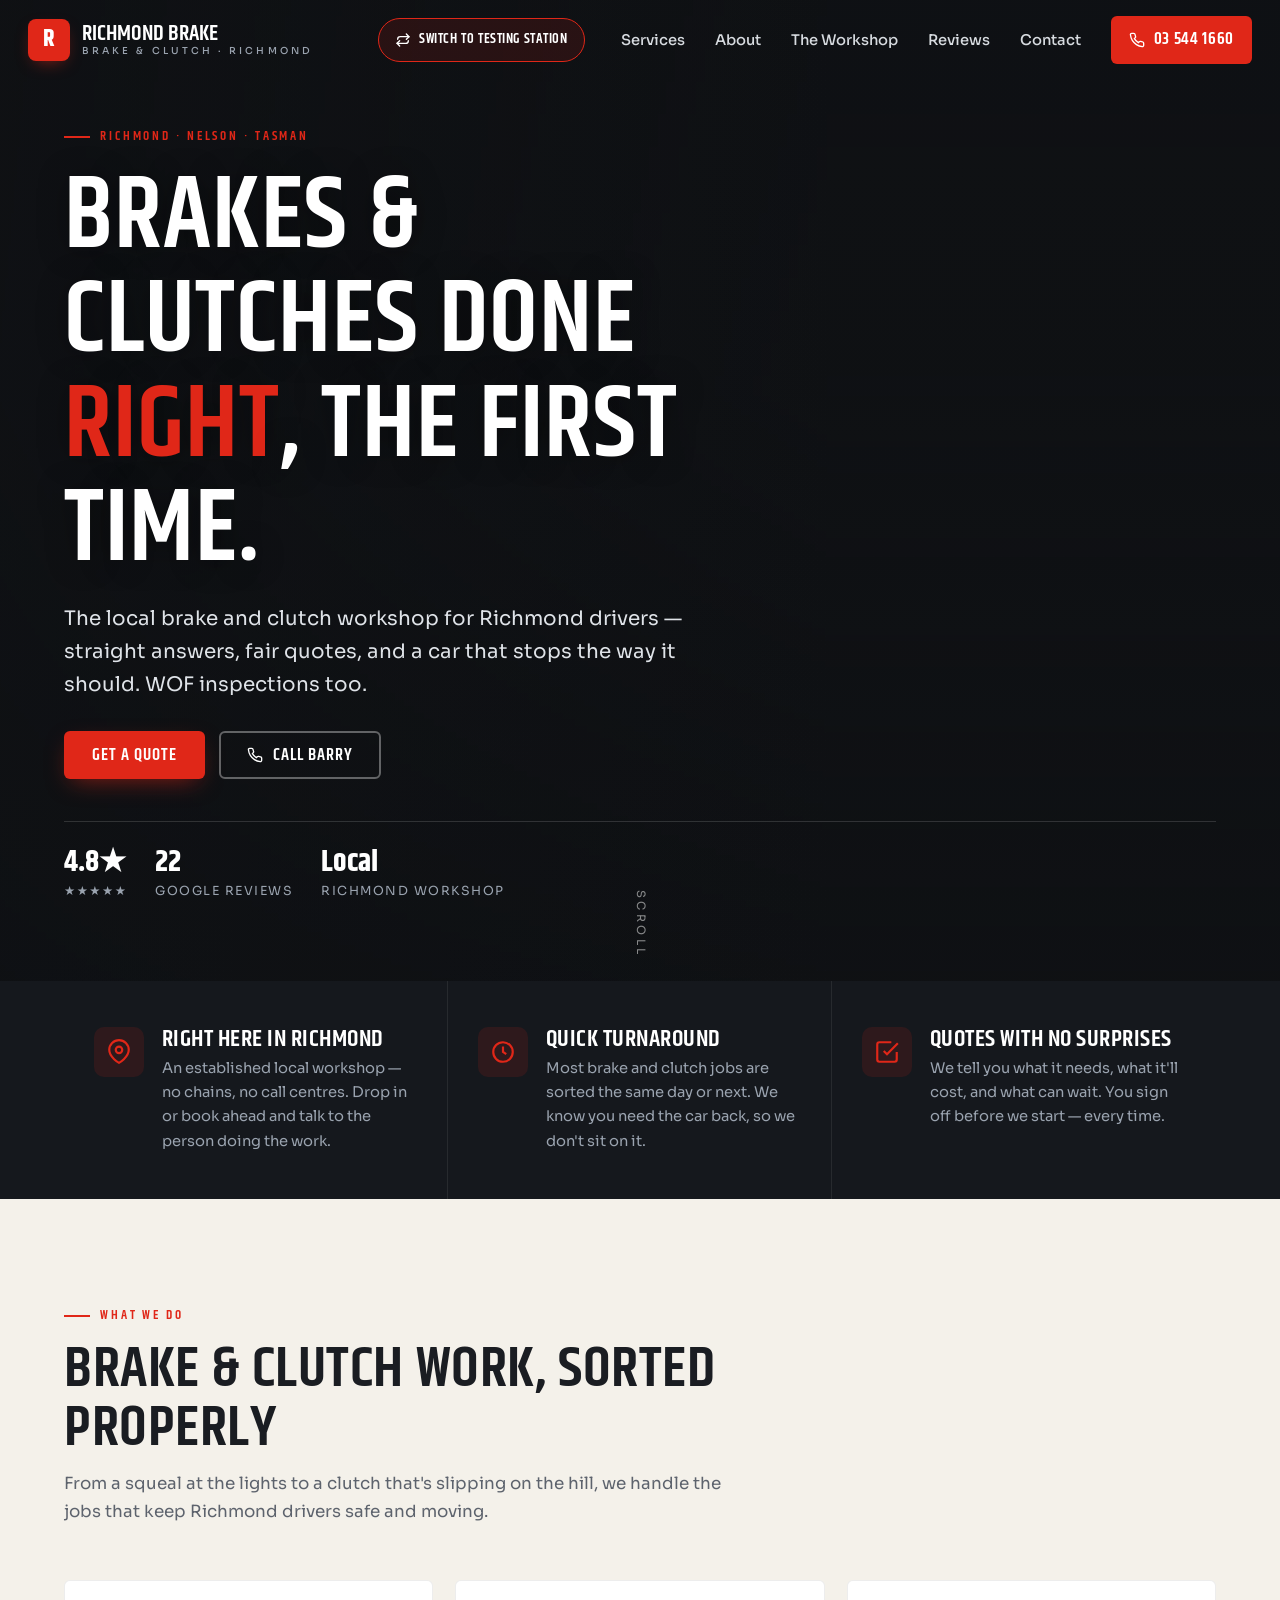
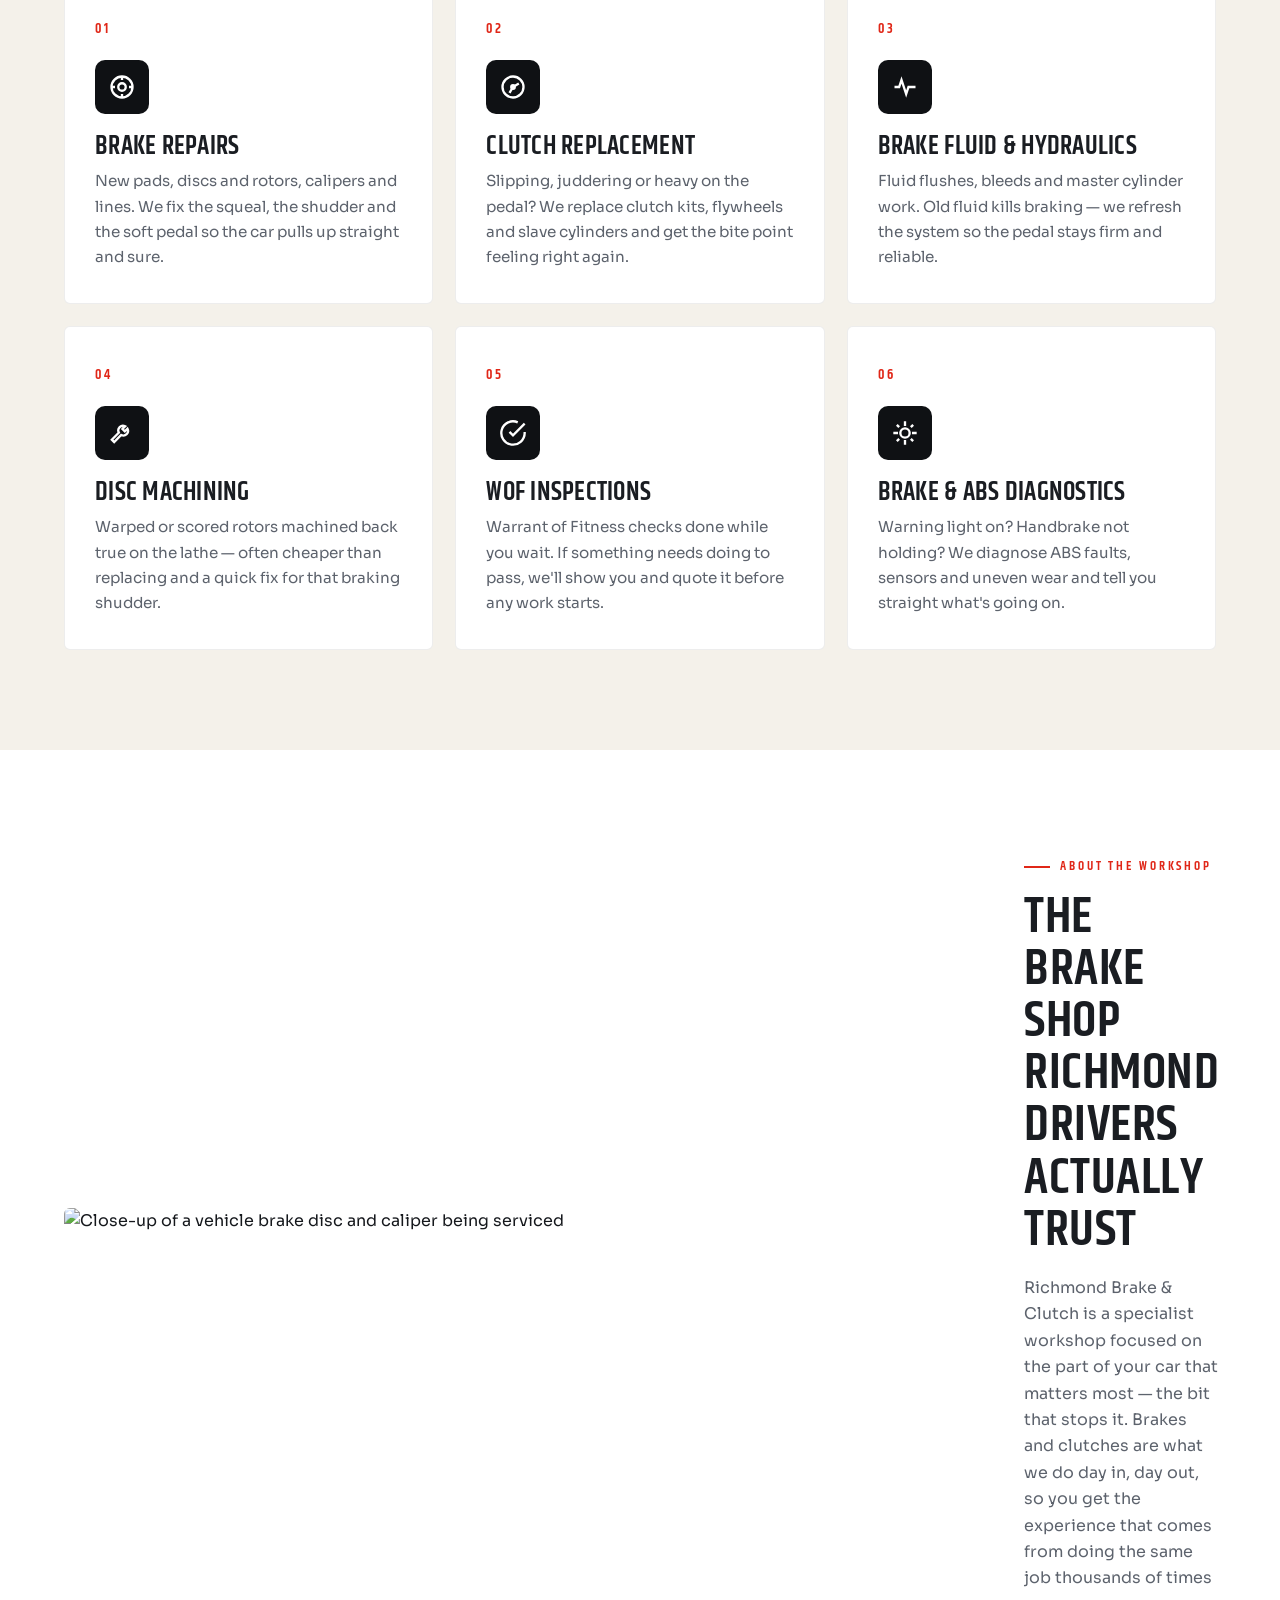
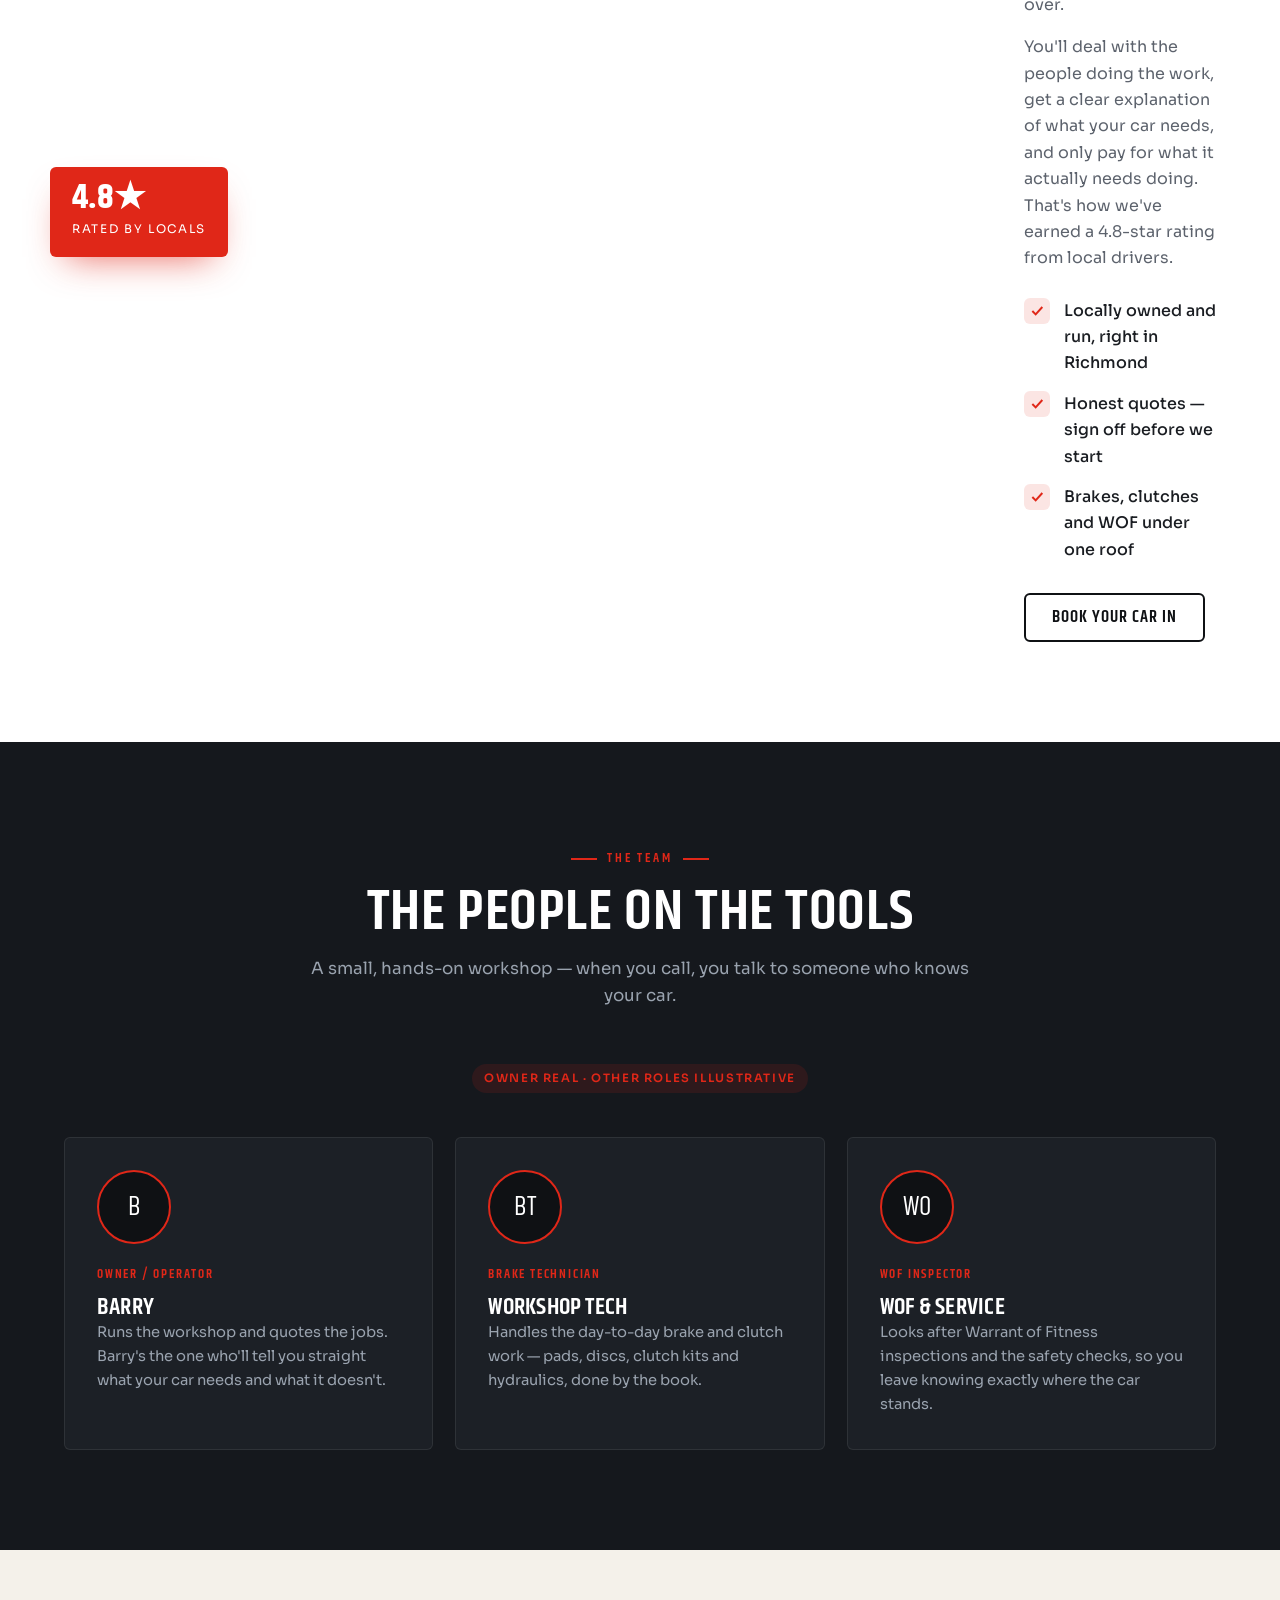
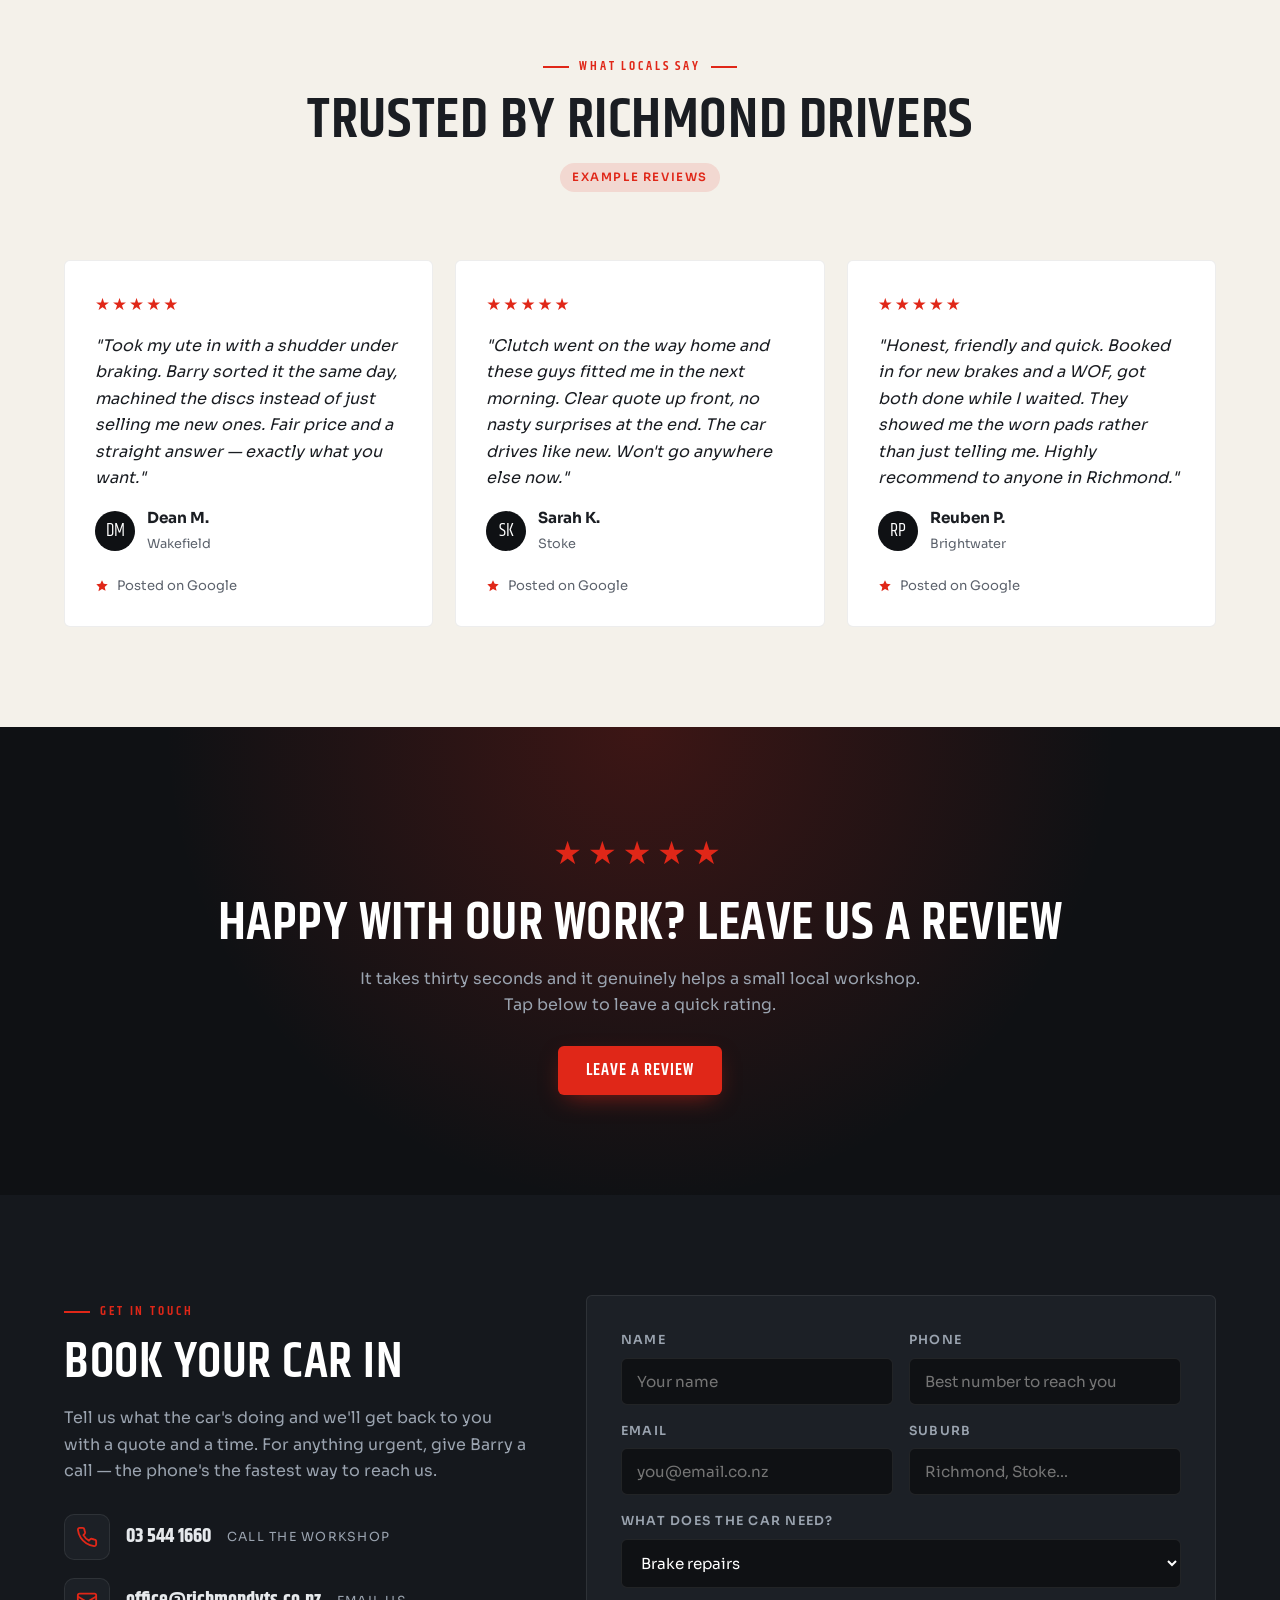
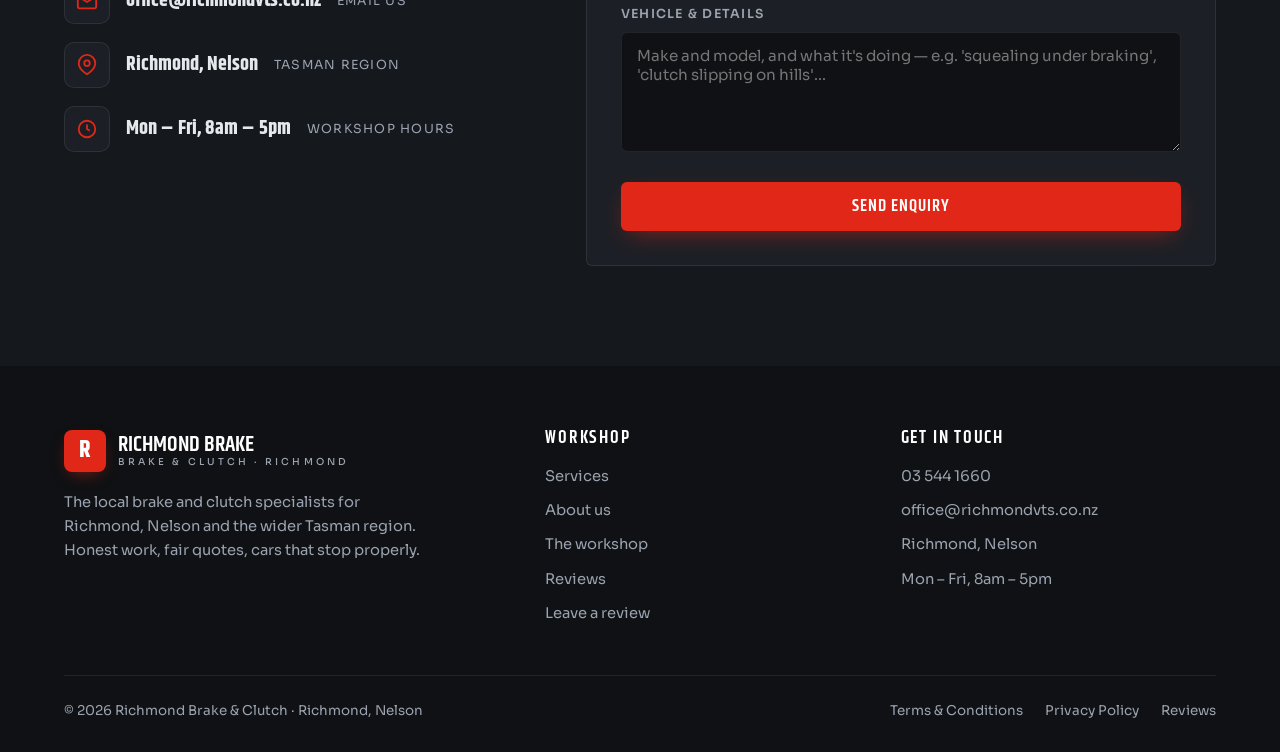
==== commit bf2627dd: "Hat back on dog; single switch button replaces segmented switcher; logo -> chooser - assets/img/dog." ====
--- a/brake-clutch.html
+++ b/brake-clutch.html
@@ -30,18 +30,15 @@
 
 <!-- Nav -->
 <nav class="nav">
-  <a href="brake-clutch.html" class="brand">
+  <a href="index.html" class="brand">
     <span class="mark">R</span>
     <span class="bn">Richmond Brake<small>Brake &amp; Clutch · Richmond</small></span>
   </a>
   <div class="nav-links">
-    <div class="nav-switch" aria-label="Choose site">
-      <a class="seg" href="brake-clutch.html" aria-current="page">Brake &amp; Clutch</a>
-      <a class="seg" href="rvts.html">Testing Station</a>
-      <a class="seg-home" href="index.html" aria-label="Both workshops, back to chooser">
-        <svg viewBox="0 0 24 24" fill="none" stroke="currentColor" stroke-width="2" stroke-linecap="round" stroke-linejoin="round"><path d="M3 11l9-8 9 8"/><path d="M5 10v10a1 1 0 0 0 1 1h4v-6h4v6h4a1 1 0 0 0 1-1V10"/></svg>
-      </a>
-    </div>
+    <a class="nav-switch-btn" href="rvts.html" aria-label="Switch to Richmond Vehicle Testing Station">
+      <svg viewBox="0 0 24 24" fill="none" stroke="currentColor" stroke-width="2" stroke-linecap="round" stroke-linejoin="round"><path d="M17 3l4 4-4 4"/><path d="M21 7H8a4 4 0 0 0-4 4"/><path d="M7 21l-4-4 4-4"/><path d="M3 17h13a4 4 0 0 0 4-4"/></svg>
+      Switch to Testing Station
+    </a>
     <a class="lnk" href="#services">Services</a>
     <a class="lnk" href="#about">About</a>
     <a class="lnk" href="#crew">The Workshop</a>
@@ -310,7 +307,7 @@
   <div class="wrap">
     <div class="foot-grid">
       <div class="foot-about">
-        <a href="brake-clutch.html" class="brand">
+        <a href="index.html" class="brand">
           <span class="mark">R</span>
           <span class="bn">Richmond Brake<small>Brake &amp; Clutch · Richmond</small></span>
         </a>
@@ -344,5 +341,7 @@
 </footer>
 
 <script src="main.js"></script>
+<script>window.DOG_CONFIG={img:"assets/img/dog.png",bubble:"Car making a noise? Book it in.",threshold:420};</script>
+<script src="dog.js"></script>
 </body>
 </html>
--- a/styles.css
+++ b/styles.css
@@ -105,14 +105,16 @@
 .burger{display:none;flex-direction:column;gap:5px;cursor:pointer;padding:8px}
 .burger span{width:24px;height:2px;background:#fff;transition:.3s}
 
-/* Nav switcher (Brake & Clutch <-> Testing Station) */
-.nav-switch{display:inline-flex;align-items:center;gap:4px;background:rgba(255,255,255,.05);border:1px solid var(--line);border-radius:999px;padding:4px;margin-right:6px}
-.nav-switch .seg{font-family:'Khand';font-weight:600;font-size:.9rem;letter-spacing:.03em;text-transform:uppercase;color:#c3c9d1;padding:7px 15px;border-radius:999px;white-space:nowrap;transition:background .2s,color .2s}
-.nav-switch .seg:hover{color:#fff}
-.nav-switch .seg[aria-current="page"]{background:var(--accent);color:#fff}
-.nav-switch .seg-home{display:grid;place-items:center;width:34px;height:34px;border-radius:50%;color:#c3c9d1;transition:background .2s,color .2s}
-.nav-switch .seg-home:hover{background:rgba(255,255,255,.1);color:#fff}
-.nav-switch .seg-home svg{width:16px;height:16px}
+/* Switch button (jump to the other site) */
+.nav-switch-btn{
+  display:inline-flex;align-items:center;gap:8px;margin-right:6px;
+  font-family:'Khand',sans-serif;font-weight:600;font-size:.9rem;letter-spacing:.04em;text-transform:uppercase;
+  color:#fff;padding:9px 16px;border-radius:999px;white-space:nowrap;
+  border:1px solid var(--accent);background:var(--accent-soft);
+  transition:background .2s,transform .2s,border-color .2s;
+}
+.nav-switch-btn:hover{background:var(--accent);transform:translateY(-2px)}
+.nav-switch-btn svg{width:16px;height:16px;flex:none}
 
 /* Hero */
 .hero{
@@ -361,9 +363,8 @@
   .burger.x span:nth-child(1){transform:translateY(7px) rotate(45deg)}
   .burger.x span:nth-child(2){opacity:0}
   .burger.x span:nth-child(3){transform:translateY(-7px) rotate(-45deg)}
-  /* Switcher sits at the top of the mobile menu as a full pill */
-  .nav-switch{margin-right:0;margin-bottom:6px}
-  .nav-switch .seg{font-size:1rem;padding:9px 16px}
+  /* Switch button sits at the top of the mobile menu */
+  .nav-switch-btn{margin-right:0;margin-bottom:6px;font-size:1rem;padding:11px 18px}
 }
 @media(max-width:680px){
   .svc-grid,.crew-grid,.rev-grid,.foot-grid{grid-template-columns:1fr}
@@ -372,3 +373,37 @@
   .hero-meta{gap:20px}
   .foot-bottom{flex-direction:column;text-align:center}
 }
+
+/* ==========================================================================
+   Dog mascot (scroll-triggered, bottom-left, both sites, not the chooser)
+   ========================================================================== */
+.dog-mascot{
+  position:fixed; left:18px; bottom:18px; z-index:40;
+  opacity:0; transform:translateY(20px); pointer-events:none;
+  transition:opacity .5s var(--ease), transform .5s var(--ease);
+}
+.dog-mascot.in{opacity:1; transform:none; pointer-events:auto}
+.dog-mascot.gone{opacity:0 !important; transform:translateY(20px) !important; pointer-events:none !important}
+.dog-img{display:block; width:120px; height:auto; filter:drop-shadow(0 10px 18px rgba(0,0,0,.45))}
+.dog-bubble{
+  position:absolute; left:52px; bottom:calc(100% - 26px); white-space:nowrap;
+  background:#fff; color:#15181d; font-family:'Khand',sans-serif; font-weight:600;
+  font-size:.95rem; letter-spacing:.01em; padding:9px 32px 9px 15px;
+  border-radius:14px; box-shadow:0 10px 26px rgba(0,0,0,.28);
+}
+.dog-bubble::after{content:""; position:absolute; left:20px; bottom:-6px; width:13px; height:13px; background:#fff; transform:rotate(45deg); box-shadow:3px 3px 6px rgba(0,0,0,.06)}
+.dog-x{position:absolute; top:3px; right:7px; border:0; background:none; font-size:1.15rem; line-height:1; color:#9aa3af; cursor:pointer; padding:2px}
+.dog-x:hover{color:#15181d}
+@media (prefers-reduced-motion:reduce){
+  .dog-mascot{transform:none; transition:opacity .4s ease}
+  .dog-mascot.in{transform:none}
+  .dog-mascot.gone{transform:none !important}
+}
+@media(max-width:680px){
+  .dog-mascot{left:12px; bottom:12px}
+  .dog-img{width:84px}
+  .dog-bubble{font-size:.82rem; left:40px; padding:7px 28px 7px 12px}
+}
+@media(max-width:420px){
+  .dog-bubble{display:none}   /* keep it out of the way on the smallest screens */
+}
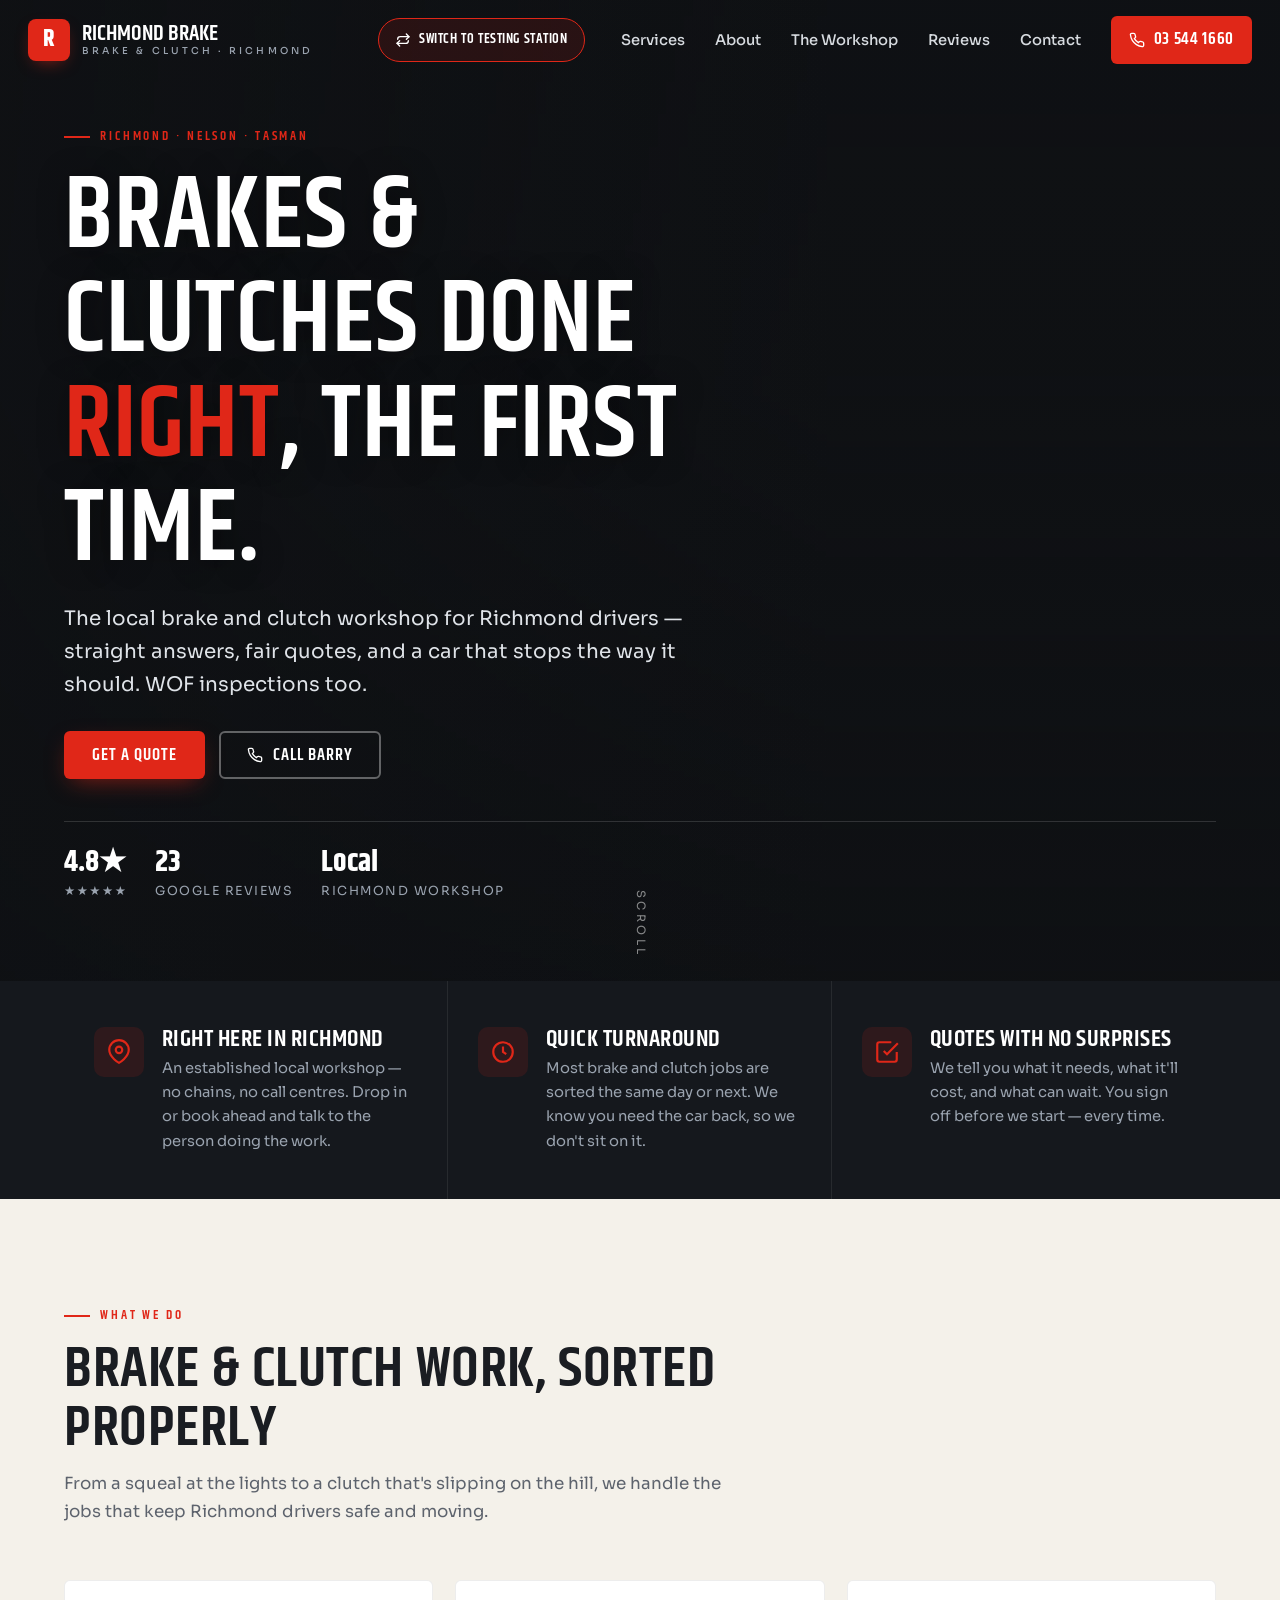
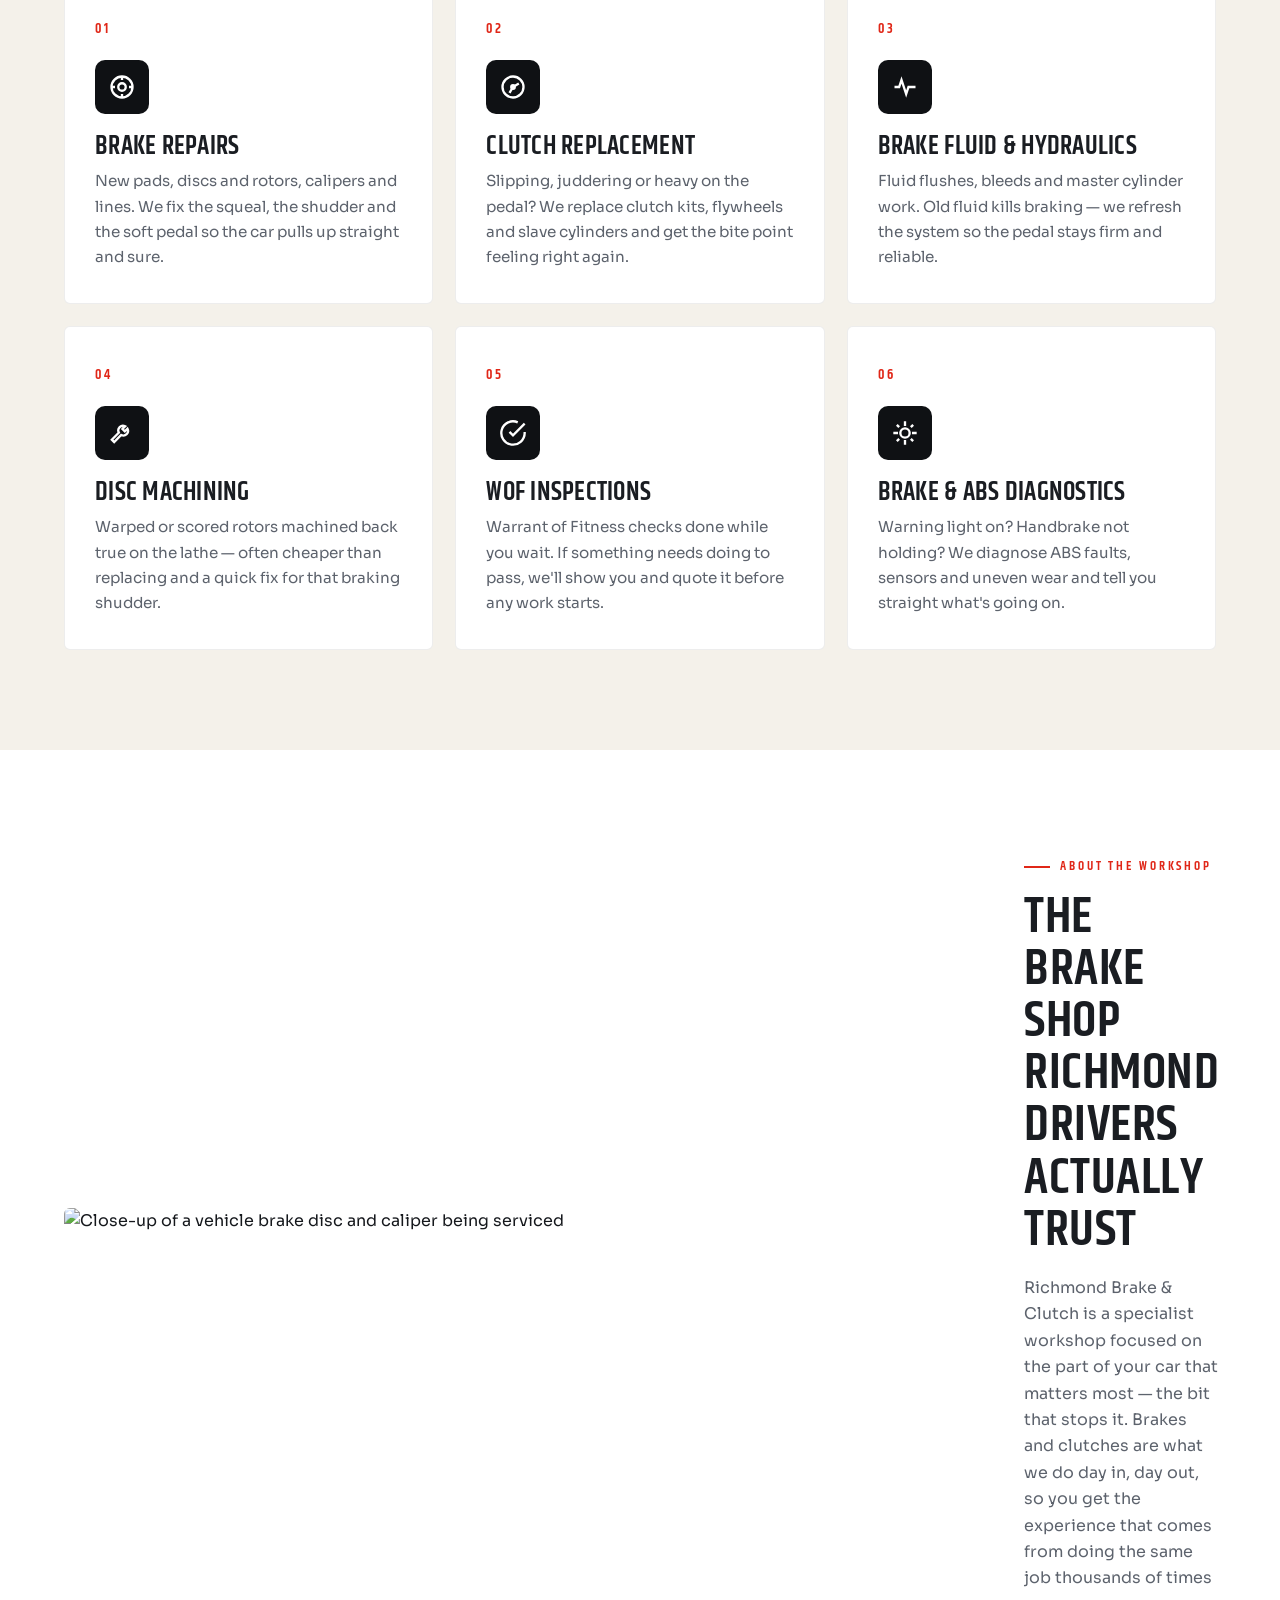
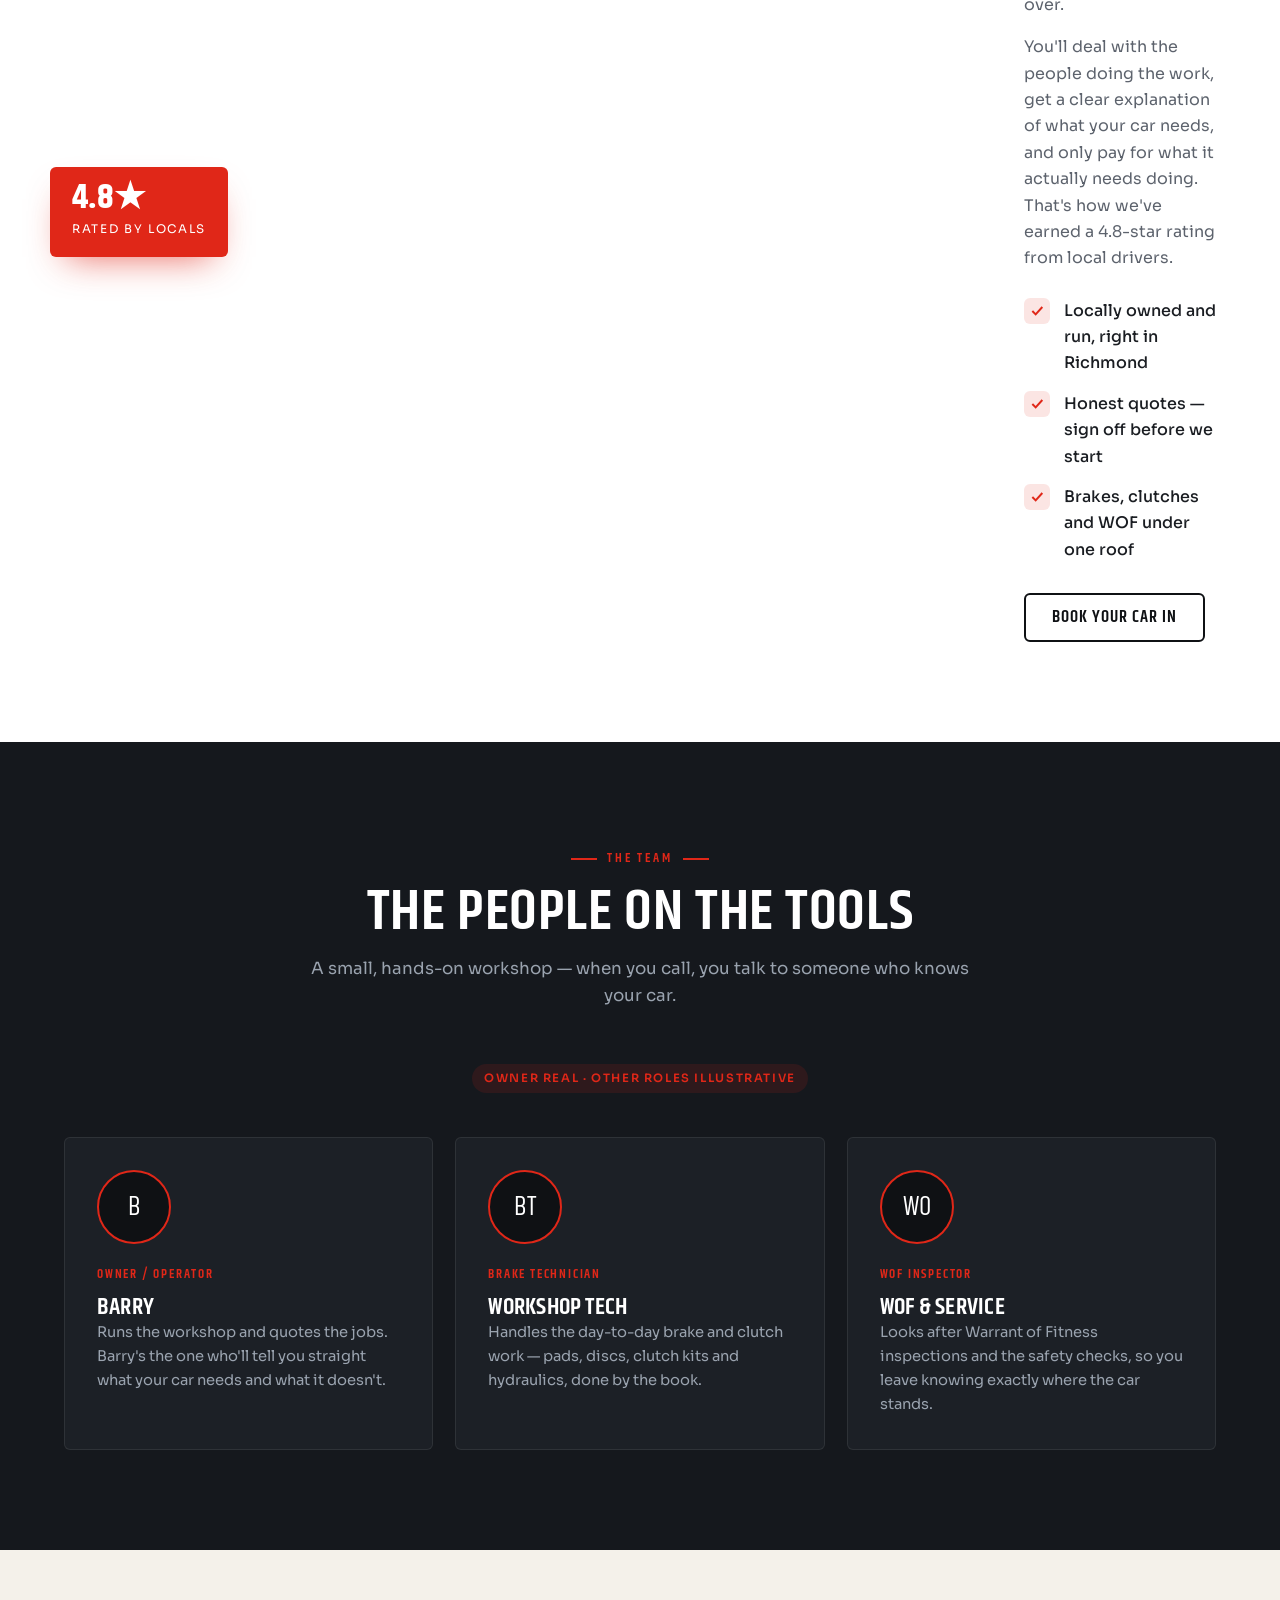
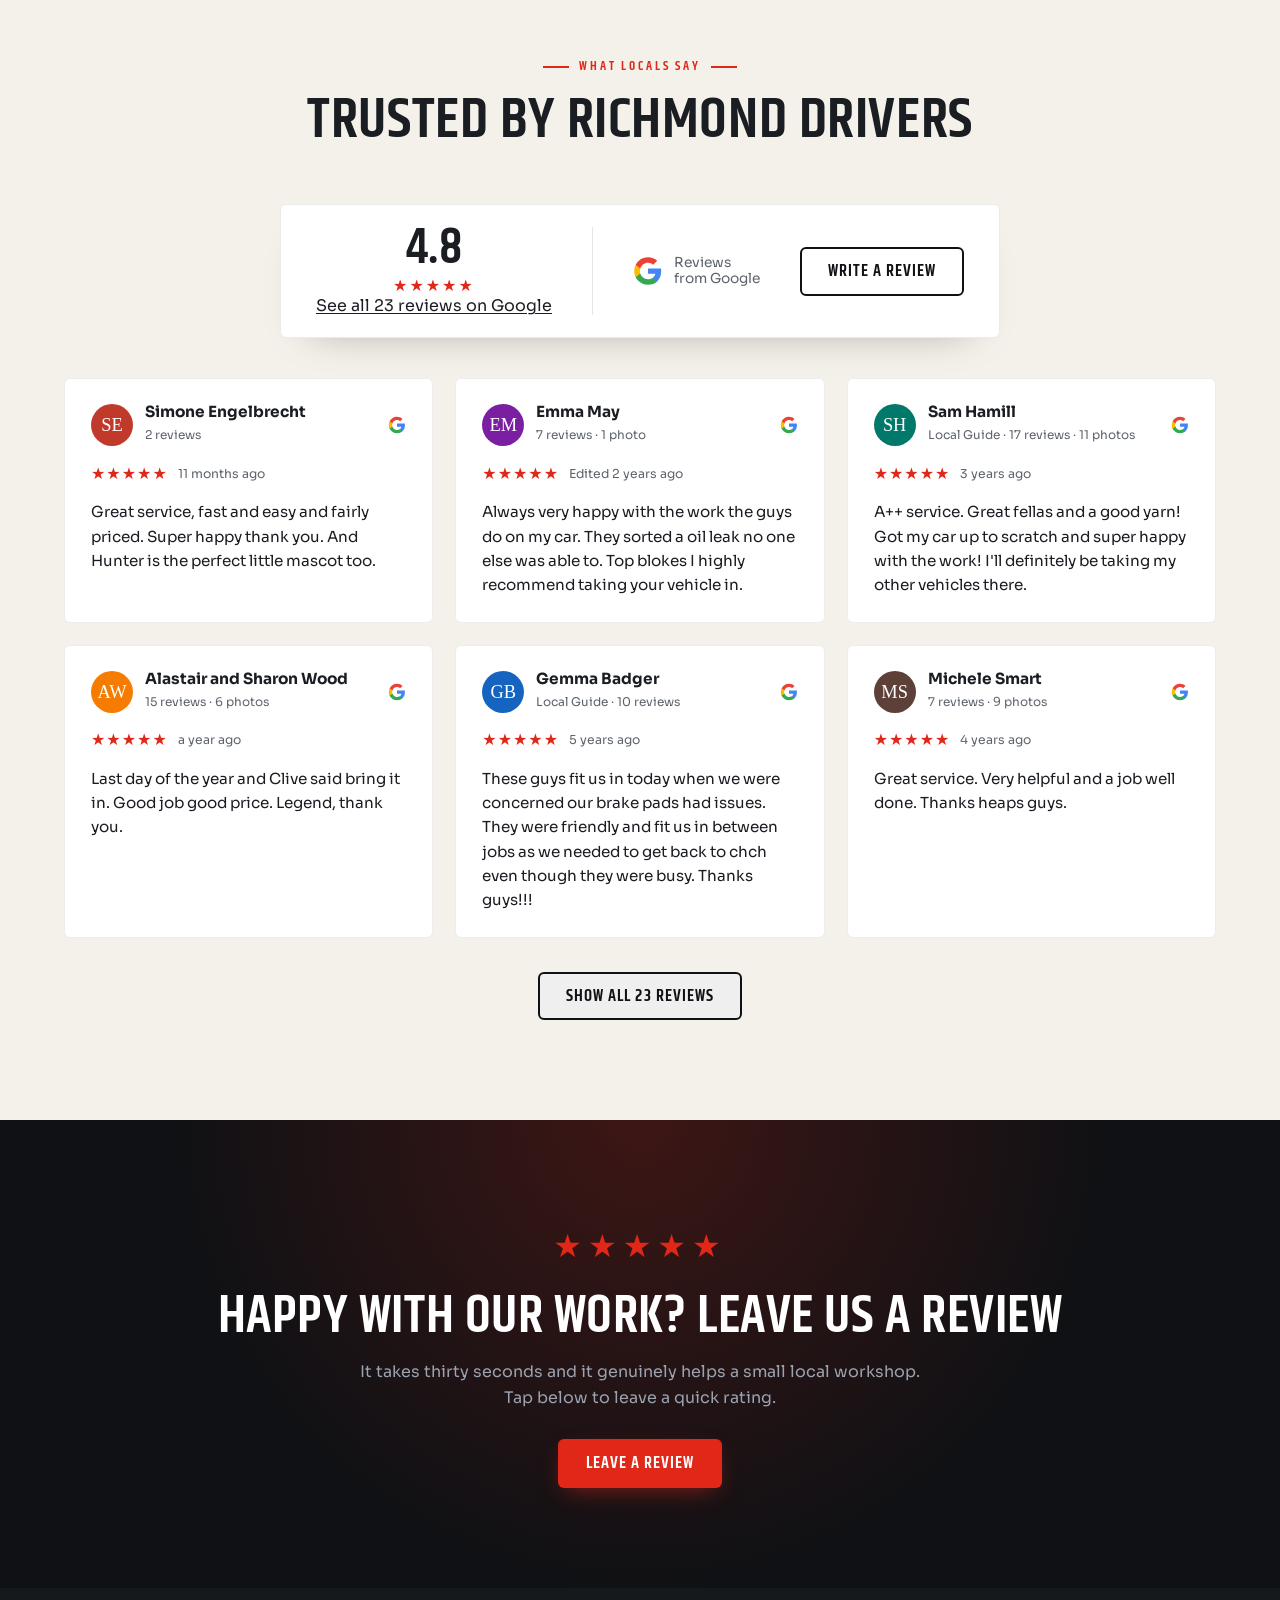
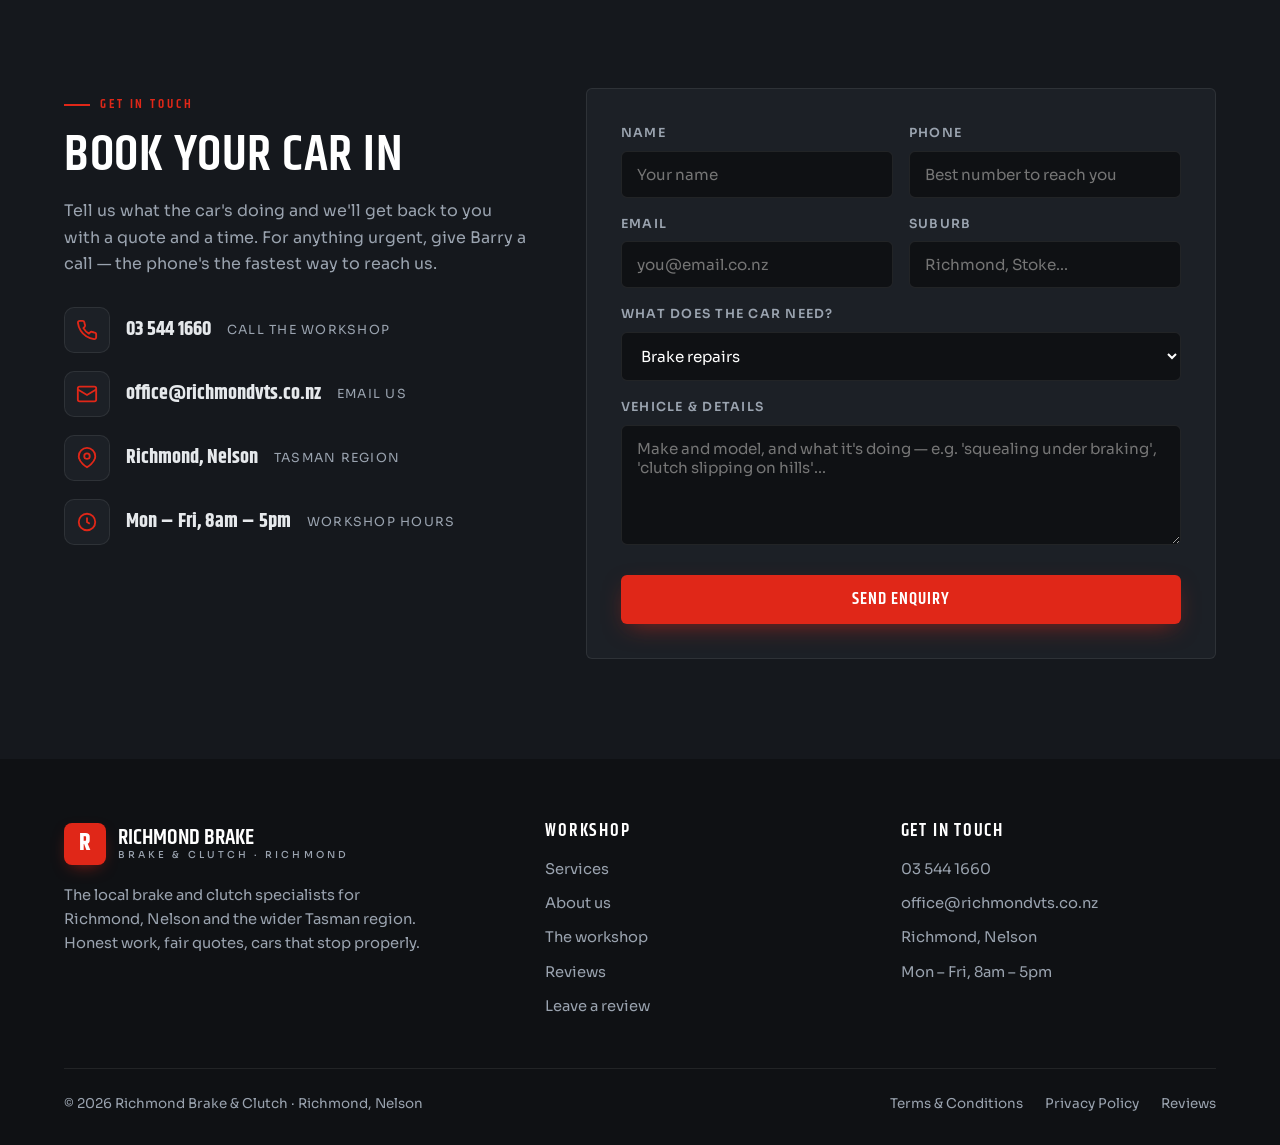
==== commit 639effb9: "Backup: sync latest local state" ====
--- a/brake-clutch.html
+++ b/brake-clutch.html
@@ -4,7 +4,7 @@
 <meta charset="UTF-8">
 <meta name="viewport" content="width=device-width, initial-scale=1.0">
 <title>Richmond Brake &amp; Clutch | Brakes, Clutches &amp; WOF, Richmond</title>
-<meta name="description" content="Brake and clutch specialists in Richmond, Nelson. Honest quotes, fast turnaround and a workshop locals trust. 4.8 stars from 22 Google reviews. Call Barry on 03 544 1660.">
+<meta name="description" content="Brake and clutch specialists in Richmond, Nelson. Honest quotes, fast turnaround and a workshop locals trust. 4.8 stars from 23 Google reviews. Call Barry on 03 544 1660.">
 <meta property="og:title" content="Richmond Brake & Clutch — Brakes, Clutches & WOF, Richmond">
 <meta property="og:description" content="Brake and clutch specialists in Richmond, Nelson. Honest quotes, fast turnaround, and a workshop the locals trust.">
 <meta property="og:type" content="website">
@@ -73,7 +73,7 @@
     </div>
     <div class="hero-meta">
       <div class="m"><b>4.8★</b><span class="stars">★★★★★</span></div>
-      <div class="m"><b>22</b><span>Google reviews</span></div>
+      <div class="m"><b>23</b><span>Google reviews</span></div>
       <div class="m"><b>Local</b><span>Richmond workshop</span></div>
     </div>
   </div>
@@ -205,31 +205,161 @@
 
 <!-- Reviews -->
 <section id="reviews" class="sec-light">
+  <svg width="0" height="0" style="position:absolute" aria-hidden="true"><symbol id="g-logo" viewBox="0 0 48 48"><path fill="#4285F4" d="M45.12 24.5c0-1.56-.14-3.06-.4-4.5H24v8.51h11.84c-.51 2.75-2.06 5.08-4.39 6.64v5.52h7.11c4.16-3.83 6.56-9.47 6.56-16.17z"/><path fill="#34A853" d="M24 46c5.94 0 10.92-1.97 14.56-5.33l-7.11-5.52c-1.97 1.32-4.49 2.1-7.45 2.1-5.73 0-10.58-3.87-12.31-9.07H4.34v5.7C7.96 41.07 15.4 46 24 46z"/><path fill="#FBBC05" d="M11.69 28.18C11.25 26.86 11 25.45 11 24s.25-2.86.69-4.18v-5.7H4.34C2.85 17.09 2 20.45 2 24s.85 6.91 2.34 9.88l7.35-5.7z"/><path fill="#EA4335" d="M24 10.75c3.23 0 6.13 1.11 8.41 3.29l6.31-6.31C34.91 4.18 29.93 2 24 2 15.4 2 7.96 6.93 4.34 14.12l7.35 5.7c1.73-5.2 6.58-9.07 12.31-9.07z"/></symbol></svg>
   <div class="wrap">
     <div class="sec-head center reveal">
       <span class="eyebrow center">What locals say</span>
       <h2>Trusted by Richmond drivers</h2>
-      <p><span class="badge">Example reviews</span></p>
-    </div>
-    <div class="rev-grid">
-      <div class="rev reveal">
-        <div class="stars">★★★★★</div>
-        <p>"Took my ute in with a shudder under braking. Barry sorted it the same day, machined the discs instead of just selling me new ones. Fair price and a straight answer — exactly what you want."</p>
-        <div class="who"><span class="ci">DM</span><div><b>Dean M.</b><span>Wakefield</span></div></div>
-        <span class="gmark"><svg width="14" height="14" viewBox="0 0 24 24"><path fill="#e02718" d="M12 2l2.9 6.3 6.9.6-5.2 4.6 1.5 6.7L12 17.3 5.9 20.8l1.5-6.7L2.2 8.9l6.9-.6z"/></svg> Posted on Google</span>
-      </div>
-      <div class="rev reveal">
-        <div class="stars">★★★★★</div>
-        <p>"Clutch went on the way home and these guys fitted me in the next morning. Clear quote up front, no nasty surprises at the end. The car drives like new. Won't go anywhere else now."</p>
-        <div class="who"><span class="ci">SK</span><div><b>Sarah K.</b><span>Stoke</span></div></div>
-        <span class="gmark"><svg width="14" height="14" viewBox="0 0 24 24"><path fill="#e02718" d="M12 2l2.9 6.3 6.9.6-5.2 4.6 1.5 6.7L12 17.3 5.9 20.8l1.5-6.7L2.2 8.9l6.9-.6z"/></svg> Posted on Google</span>
-      </div>
-      <div class="rev reveal">
-        <div class="stars">★★★★★</div>
-        <p>"Honest, friendly and quick. Booked in for new brakes and a WOF, got both done while I waited. They showed me the worn pads rather than just telling me. Highly recommend to anyone in Richmond."</p>
-        <div class="who"><span class="ci">RP</span><div><b>Reuben P.</b><span>Brightwater</span></div></div>
-        <span class="gmark"><svg width="14" height="14" viewBox="0 0 24 24"><path fill="#e02718" d="M12 2l2.9 6.3 6.9.6-5.2 4.6 1.5 6.7L12 17.3 5.9 20.8l1.5-6.7L2.2 8.9l6.9-.6z"/></svg> Posted on Google</span>
-      </div>
+    </div>
+    <div class="gsum reveal">
+      <div class="gsum-score">
+        <b>4.8</b>
+        <span class="stars">&#9733;&#9733;&#9733;&#9733;&#9733;</span>
+        <a href="https://www.google.com/search?q=Richmond+Brake+%26+Clutch+Reviews#lrd=0x6d3b94151d15c58f:0x8ab6977d8a8b7585,1,,,," target="_blank" rel="noopener" style="color:inherit;text-decoration:underline;text-underline-offset:2px">See all 23 reviews on Google</a>
+      </div>
+      <div class="gsum-div"></div>
+      <div class="gsum-g"><svg class="gsum-glogo" aria-hidden="true"><use href="#g-logo"/></svg><span>Reviews<br>from Google</span></div>
+      <a class="btn btn-outline" href="review.html">Write a review</a>
+    </div>
+    <div class="rev-grid" id="revGrid">
+      <article class="rev reveal">
+        <div class="rev-top">
+          <span class="ci" style="background:#C0392B">SE</span>
+          <div class="rev-id"><b>Simone Engelbrecht</b><span>2 reviews</span></div>
+          <svg class="rev-g" aria-hidden="true"><use href="#g-logo"/></svg>
+        </div>
+        <div class="rev-rate"><span class="stars">&#9733;&#9733;&#9733;&#9733;&#9733;</span><time>11 months ago</time></div>
+        <p>Great service, fast and easy and fairly priced. Super happy thank you. And Hunter is the perfect little mascot too.</p>
+      </article>
+      <article class="rev reveal">
+        <div class="rev-top">
+          <span class="ci" style="background:#7B1FA2">EM</span>
+          <div class="rev-id"><b>Emma May</b><span>7 reviews · 1 photo</span></div>
+          <svg class="rev-g" aria-hidden="true"><use href="#g-logo"/></svg>
+        </div>
+        <div class="rev-rate"><span class="stars">&#9733;&#9733;&#9733;&#9733;&#9733;</span><time>Edited 2 years ago</time></div>
+        <p>Always very happy with the work the guys do on my car. They sorted a oil leak no one else was able to. Top blokes I highly recommend taking your vehicle in.</p>
+      </article>
+      <article class="rev reveal">
+        <div class="rev-top">
+          <span class="ci" style="background:#00796B">SH</span>
+          <div class="rev-id"><b>Sam Hamill</b><span>Local Guide · 17 reviews · 11 photos</span></div>
+          <svg class="rev-g" aria-hidden="true"><use href="#g-logo"/></svg>
+        </div>
+        <div class="rev-rate"><span class="stars">&#9733;&#9733;&#9733;&#9733;&#9733;</span><time>3 years ago</time></div>
+        <p>A++ service. Great fellas and a good yarn! Got my car up to scratch and super happy with the work! I'll definitely be taking my other vehicles there.</p>
+      </article>
+      <article class="rev reveal">
+        <div class="rev-top">
+          <span class="ci" style="background:#F57C00">AW</span>
+          <div class="rev-id"><b>Alastair and Sharon Wood</b><span>15 reviews · 6 photos</span></div>
+          <svg class="rev-g" aria-hidden="true"><use href="#g-logo"/></svg>
+        </div>
+        <div class="rev-rate"><span class="stars">&#9733;&#9733;&#9733;&#9733;&#9733;</span><time>a year ago</time></div>
+        <p>Last day of the year and Clive said bring it in. Good job good price. Legend, thank you.</p>
+      </article>
+      <article class="rev reveal">
+        <div class="rev-top">
+          <span class="ci" style="background:#1565C0">GB</span>
+          <div class="rev-id"><b>Gemma Badger</b><span>Local Guide · 10 reviews</span></div>
+          <svg class="rev-g" aria-hidden="true"><use href="#g-logo"/></svg>
+        </div>
+        <div class="rev-rate"><span class="stars">&#9733;&#9733;&#9733;&#9733;&#9733;</span><time>5 years ago</time></div>
+        <p>These guys fit us in today when we were concerned our brake pads had issues. They were friendly and fit us in between jobs as we needed to get back to chch even though they were busy. Thanks guys!!!</p>
+      </article>
+      <article class="rev reveal">
+        <div class="rev-top">
+          <span class="ci" style="background:#5D4037">MS</span>
+          <div class="rev-id"><b>Michele Smart</b><span>7 reviews · 9 photos</span></div>
+          <svg class="rev-g" aria-hidden="true"><use href="#g-logo"/></svg>
+        </div>
+        <div class="rev-rate"><span class="stars">&#9733;&#9733;&#9733;&#9733;&#9733;</span><time>4 years ago</time></div>
+        <p>Great service. Very helpful and a job well done. Thanks heaps guys.</p>
+      </article>
+      <article class="rev reveal is-hidden">
+        <div class="rev-top">
+          <span class="ci" style="background:#00838F">BY</span>
+          <div class="rev-id"><b>Bryan Young</b><span>8 reviews</span></div>
+          <svg class="rev-g" aria-hidden="true"><use href="#g-logo"/></svg>
+        </div>
+        <div class="rev-rate"><span class="stars">&#9733;&#9733;&#9733;&#9733;&#9733;</span><time>5 years ago</time></div>
+        <p>After having brake pad problems on our tour of the South Island in our camper I was rapt that they were able to not only replace the pads but also machine the brake discs on site as well. I found the staff to be helpful, friendly and professional at a very fair price. Bryan Young, New Plymouth.</p>
+      </article>
+      <article class="rev reveal is-hidden">
+        <div class="rev-top">
+          <span class="ci" style="background:#AD1457">JR</span>
+          <div class="rev-id"><b>Justin Rosewarne</b><span>17 reviews</span></div>
+          <svg class="rev-g" aria-hidden="true"><use href="#g-logo"/></svg>
+        </div>
+        <div class="rev-rate"><span class="stars">&#9733;&#9733;&#9733;&#9733;&#9733;</span><time>3 years ago</time></div>
+        <p>Awesome service when I went for my wof, will be the only place I use going forward, and thank you Barry.</p>
+      </article>
+      <article class="rev reveal is-hidden">
+        <div class="rev-top">
+          <span class="ci" style="background:#558B2F">CH</span>
+          <div class="rev-id"><b>Chelsea Hicks</b><span>6 reviews</span></div>
+          <svg class="rev-g" aria-hidden="true"><use href="#g-logo"/></svg>
+        </div>
+        <div class="rev-rate"><span class="stars">&#9733;&#9733;&#9733;&#9733;&#9733;</span><time>3 years ago</time></div>
+        <p>Very helpful team who could assist me with my car troubles at short notice. Thanks again :)</p>
+      </article>
+      <article class="rev reveal is-hidden">
+        <div class="rev-top">
+          <span class="ci" style="background:#6A1B9A">SM</span>
+          <div class="rev-id"><b>Steve Marshall</b><span>Local Guide · 38 reviews</span></div>
+          <svg class="rev-g" aria-hidden="true"><use href="#g-logo"/></svg>
+        </div>
+        <div class="rev-rate"><span class="stars">&#9733;&#9733;&#9733;&#9733;&#9733;</span><time>3 years ago</time></div>
+        <p>Great service and communication about work that was going to be done. Recommend.</p>
+      </article>
+      <article class="rev reveal is-hidden">
+        <div class="rev-top">
+          <span class="ci" style="background:#EF6C00">BP</span>
+          <div class="rev-id"><b>Bill Proctor</b><span>Local Guide · 16 reviews · 28 photos</span></div>
+          <svg class="rev-g" aria-hidden="true"><use href="#g-logo"/></svg>
+        </div>
+        <div class="rev-rate"><span class="stars">&#9733;&#9733;&#9733;&#9733;&#9733;</span><time>2 years ago</time></div>
+        <p>Friendly and done a great job at a very reasonable price.</p>
+      </article>
+      <article class="rev reveal is-hidden">
+        <div class="rev-top">
+          <span class="ci" style="background:#283593">LB</span>
+          <div class="rev-id"><b>Len Bowman</b><span>1 review</span></div>
+          <svg class="rev-g" aria-hidden="true"><use href="#g-logo"/></svg>
+        </div>
+        <div class="rev-rate"><span class="stars">&#9733;&#9733;&#9733;&#9733;&#9733;</span><time>7 years ago</time></div>
+        <p>Good prompt and efficient service with a fair price for the work completed.</p>
+      </article>
+      <article class="rev reveal is-hidden">
+        <div class="rev-top">
+          <span class="ci" style="background:#B71C1C">IW</span>
+          <div class="rev-id"><b>Ian Wood</b><span>Local Guide · 131 reviews · 17 photos</span></div>
+          <svg class="rev-g" aria-hidden="true"><use href="#g-logo"/></svg>
+        </div>
+        <div class="rev-rate"><span class="stars">&#9733;&#9733;&#9733;&#9733;&#9733;</span><time>7 years ago</time></div>
+        <p>Great service.</p>
+      </article>
+      <article class="rev reveal is-hidden">
+        <div class="rev-top">
+          <span class="ci" style="background:#004D40">SR</span>
+          <div class="rev-id"><b>Stewart Robertson</b><span>Local Guide · 35 reviews · 12 photos</span></div>
+          <svg class="rev-g" aria-hidden="true"><use href="#g-logo"/></svg>
+        </div>
+        <div class="rev-rate"><span class="stars">&#9733;&#9733;&#9733;&#9733;&#9733;</span><time>5 years ago</time></div>
+        <p>Excellent service.</p>
+      </article>
+      <article class="rev reveal is-hidden">
+        <div class="rev-top">
+          <span class="ci" style="background:#4527A0">SP</span>
+          <div class="rev-id"><b>Simon Pimm</b><span>10 reviews · 6 photos</span></div>
+          <svg class="rev-g" aria-hidden="true"><use href="#g-logo"/></svg>
+        </div>
+        <div class="rev-rate"><span class="stars">&#9733;&#9733;&#9733;&#9733;&#9733;</span><time>a week ago</time></div>
+        <p>Clive and the team have great knowledge and experience when it comes to my classic cars. Especially Jaguars and old school V8s. Highly recommend.</p>
+      </article>
+    </div>
+    <div class="rev-more reveal">
+      <button type="button" class="btn btn-outline" id="revMore">Show all 23 reviews</button>
     </div>
   </div>
 </section>
@@ -341,7 +471,7 @@
 </footer>
 
 <script src="main.js"></script>
-<script>window.DOG_CONFIG={img:"assets/img/dog.png",bubble:"Car making a noise? Book it in.",threshold:420};</script>
+<script>window.DOG_CONFIG={img:"assets/img/dog.png",name:"Hunter",bark:"Woof!",woof:"assets/woof.mp3",bubble:"Car making a noise? Book it in.",threshold:420};</script>
 <script src="dog.js"></script>
 </body>
 </html>
--- a/styles.css
+++ b/styles.css
@@ -353,9 +353,9 @@
   .foot-grid{grid-template-columns:1fr 1fr}
   /* Nav collapses to the slide-in menu here so the switcher has room inline above 920 */
   .nav-links{
-    position:fixed;top:0;right:-100%;height:100vh;width:80%;max-width:340px;
-    flex-direction:column;justify-content:center;gap:26px;
-    background:rgba(15,17,20,.98);backdrop-filter:blur(8px);transition:right .35s var(--ease);padding:40px;
+    position:fixed;top:0;right:-100%;height:100vh;width:82%;max-width:340px;
+    flex-direction:column;justify-content:center;gap:22px;overflow-y:auto;
+    background:rgba(15,17,20,.98);backdrop-filter:blur(8px);transition:right .35s var(--ease);padding:40px 32px;
   }
   .nav-links.open{right:0}
   .nav-links a.lnk{font-size:1.2rem}
@@ -367,24 +367,54 @@
   .nav-switch-btn{margin-right:0;margin-bottom:6px;font-size:1rem;padding:11px 18px}
 }
 @media(max-width:680px){
+  .wrap{padding:0 18px}
+  .nav{padding:12px 16px}
+  .brand .mark{width:36px;height:36px;font-size:1.25rem}
+  .brand .bn{font-size:1.12rem}
+  .brand-logo{height:40px}
   .svc-grid,.crew-grid,.rev-grid,.foot-grid{grid-template-columns:1fr}
   .form .row{grid-template-columns:1fr}
-  section{padding:72px 0}
-  .hero-meta{gap:20px}
-  .foot-bottom{flex-direction:column;text-align:center}
+  section{padding:64px 0}
+  .hero-inner{padding:104px 20px 60px}
+  .hero h1{font-size:clamp(2.2rem,7.5vw,3rem);margin:14px 0 14px}
+  .hero .sub{font-size:1.02rem}
+  .hero-cta{gap:12px}
+  .hero-cta .btn{flex:1 1 100%;justify-content:center}
+  .hero-meta{gap:18px;margin-top:32px}
+  .sec-head{margin-bottom:32px}
+  .sec-head p{font-size:1rem}
+  .form{padding:22px}
+  .cinfo b{font-size:1.15rem}
+  .foot-bottom{flex-direction:column;text-align:center;gap:10px}
+  /* Hunter dims out over the contact form and footer so he never covers a button */
+  .dog-mascot.in.dim{opacity:.16;pointer-events:none}
+}
+@media(max-width:420px){
+  section{padding:52px 0}
+  .hero h1{font-size:2rem}
+  .sec-head h2{font-size:1.85rem}
+  .btn{font-size:.98rem;padding:13px 22px}
 }
 
 /* ==========================================================================
    Dog mascot (scroll-triggered, bottom-left, both sites, not the chooser)
    ========================================================================== */
 .dog-mascot{
-  position:fixed; left:18px; bottom:18px; z-index:40;
+  position:fixed; left:0; bottom:0; z-index:40;
   opacity:0; transform:translateY(20px); pointer-events:none;
   transition:opacity .5s var(--ease), transform .5s var(--ease);
 }
 .dog-mascot.in{opacity:1; transform:none; pointer-events:auto}
 .dog-mascot.gone{opacity:0 !important; transform:translateY(20px) !important; pointer-events:none !important}
-.dog-img{display:block; width:120px; height:auto; filter:drop-shadow(0 10px 18px rgba(0,0,0,.45))}
+.dog-img{display:block; width:120px; height:auto; cursor:pointer; transform-origin:bottom center; filter:drop-shadow(0 10px 18px rgba(0,0,0,.45))}
+.dog-img.bark{animation:dogBark .5s var(--ease)}
+@keyframes dogBark{
+  0%{transform:translateY(0) rotate(0)}
+  20%{transform:translateY(-8px) rotate(-3deg)}
+  45%{transform:translateY(0) rotate(2deg)}
+  65%{transform:translateY(-4px) rotate(-1deg)}
+  100%{transform:translateY(0) rotate(0)}
+}
 .dog-bubble{
   position:absolute; left:52px; bottom:calc(100% - 26px); white-space:nowrap;
   background:#fff; color:#15181d; font-family:'Khand',sans-serif; font-weight:600;
@@ -400,10 +430,38 @@
   .dog-mascot.gone{transform:none !important}
 }
 @media(max-width:680px){
-  .dog-mascot{left:12px; bottom:12px}
+  .dog-mascot{left:0; bottom:0}
   .dog-img{width:84px}
-  .dog-bubble{font-size:.82rem; left:40px; padding:7px 28px 7px 12px}
+  .dog-bubble{font-size:.82rem; left:34px; padding:7px 28px 7px 12px}
 }
 @media(max-width:420px){
   .dog-bubble{display:none}   /* keep it out of the way on the smallest screens */
 }
+
+/* ===== Google reviews (real, from Google Business Profile) ===== */
+.gsum{display:flex;align-items:center;justify-content:center;gap:clamp(20px,4vw,40px);flex-wrap:wrap;
+  background:var(--paper);border:1px solid rgba(0,0,0,.08);border-radius:var(--r);
+  padding:22px 34px;max-width:720px;margin:0 auto 40px;box-shadow:0 20px 44px -32px rgba(0,0,0,.4)}
+.gsum-score{display:flex;flex-direction:column;align-items:center;line-height:1.1;text-align:center}
+.gsum-score b{font-family:'Khand';font-weight:600;font-size:3.1rem;color:var(--text);line-height:.9}
+.gsum-score .stars{color:var(--accent);letter-spacing:2px;font-size:1rem;margin:5px 0 3px}
+.gsum-score>span:last-child{font-size:.8rem;color:var(--muted)}
+.gsum-div{width:1px;align-self:stretch;background:rgba(0,0,0,.1)}
+.gsum-g{display:flex;align-items:center;gap:11px;color:var(--muted);font-size:.86rem;line-height:1.15}
+.gsum-glogo{width:30px;height:30px}
+.gsum .btn{white-space:nowrap}
+.rev{gap:13px;padding:24px 26px}
+.rev p{font-style:normal;color:var(--text);font-size:.95rem;line-height:1.6}
+.rev-top{display:flex;align-items:center;gap:12px}
+.rev .ci{width:42px;height:42px;border-radius:50%;color:#fff;display:grid;place-items:center;
+  font-family:'Khand';font-weight:500;font-size:1.15rem;flex:0 0 auto}
+.rev-id{flex:1;min-width:0}
+.rev-id b{display:block;font-size:.96rem;line-height:1.2;white-space:nowrap;overflow:hidden;text-overflow:ellipsis}
+.rev-id span{font-size:.75rem;color:var(--muted)}
+.rev-g{width:18px;height:18px;flex:0 0 auto}
+.rev-rate{display:flex;align-items:center;gap:10px}
+.rev-rate .stars{color:var(--accent);letter-spacing:1px;font-size:1rem}
+.rev-rate .off{color:#d3d7dc}
+.rev-rate time{font-size:.77rem;color:var(--muted)}
+.rev.is-hidden{display:none}
+.rev-more{text-align:center;margin-top:34px}
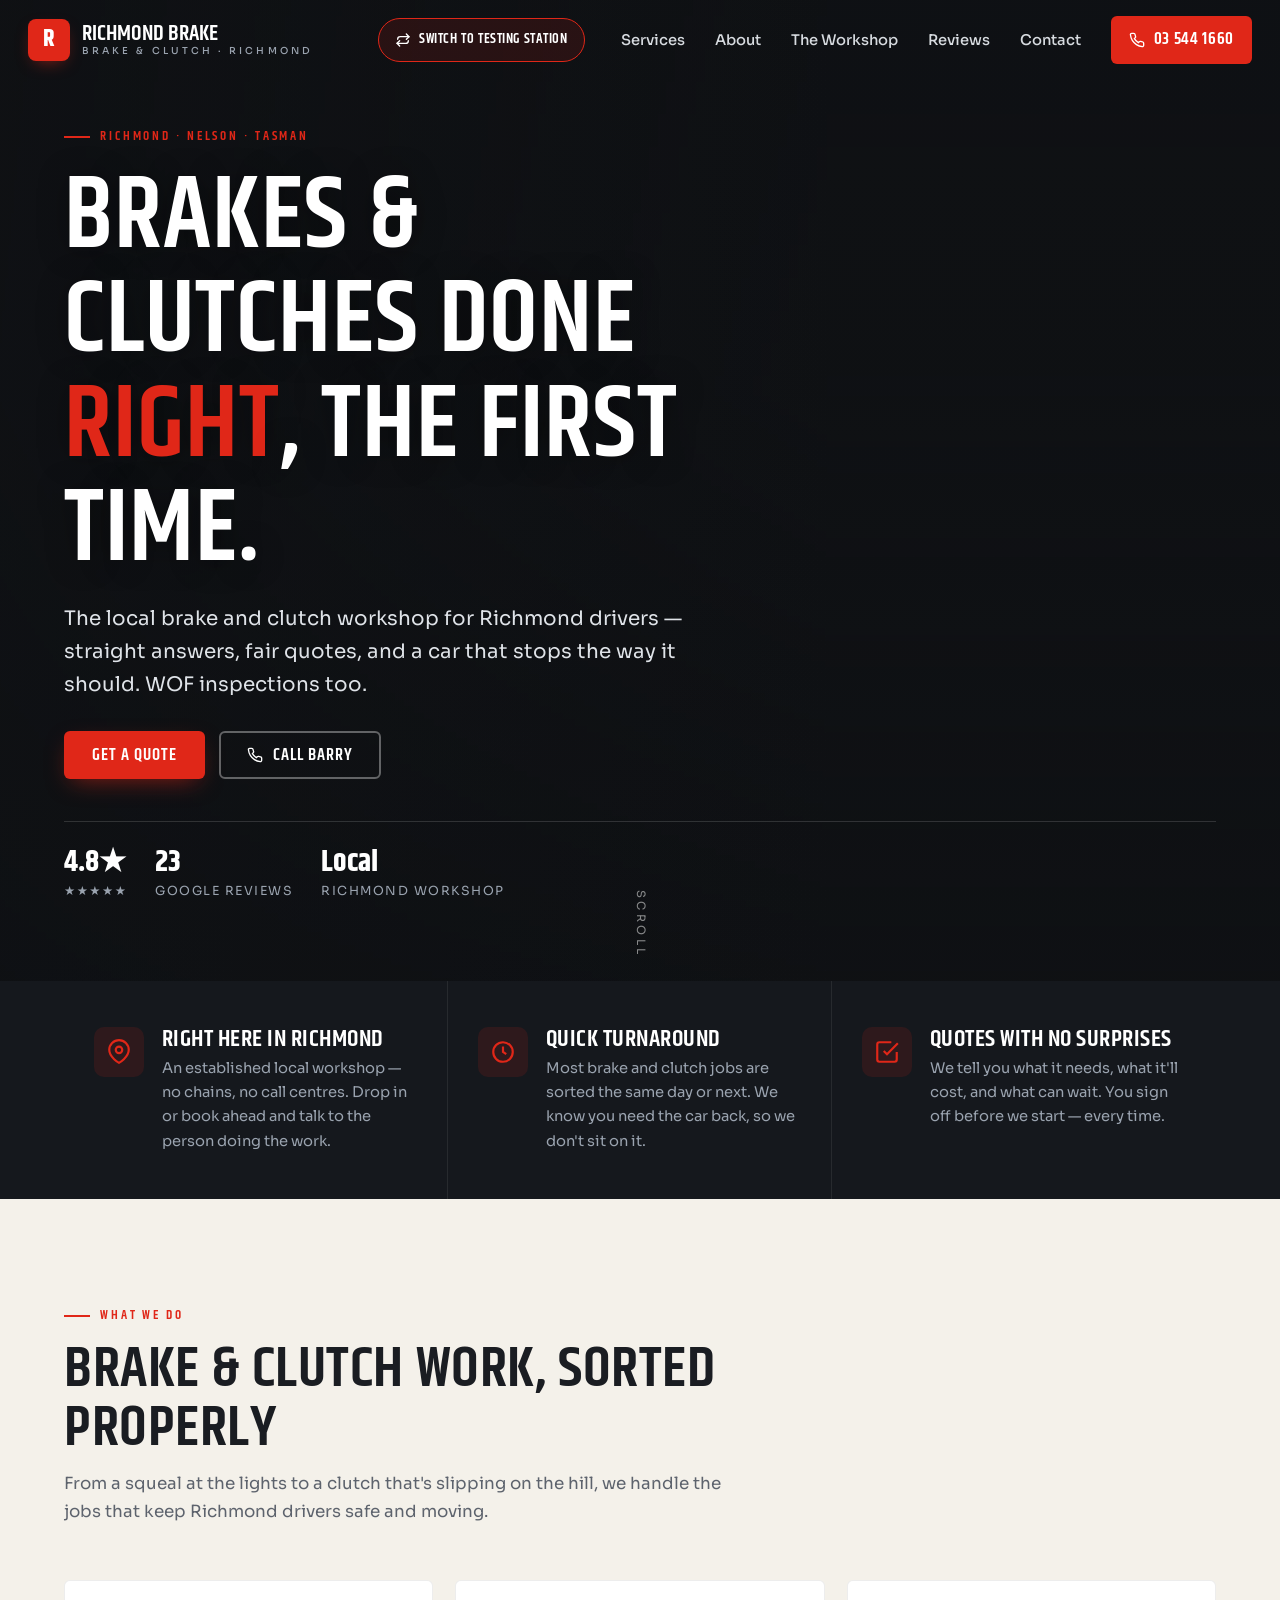
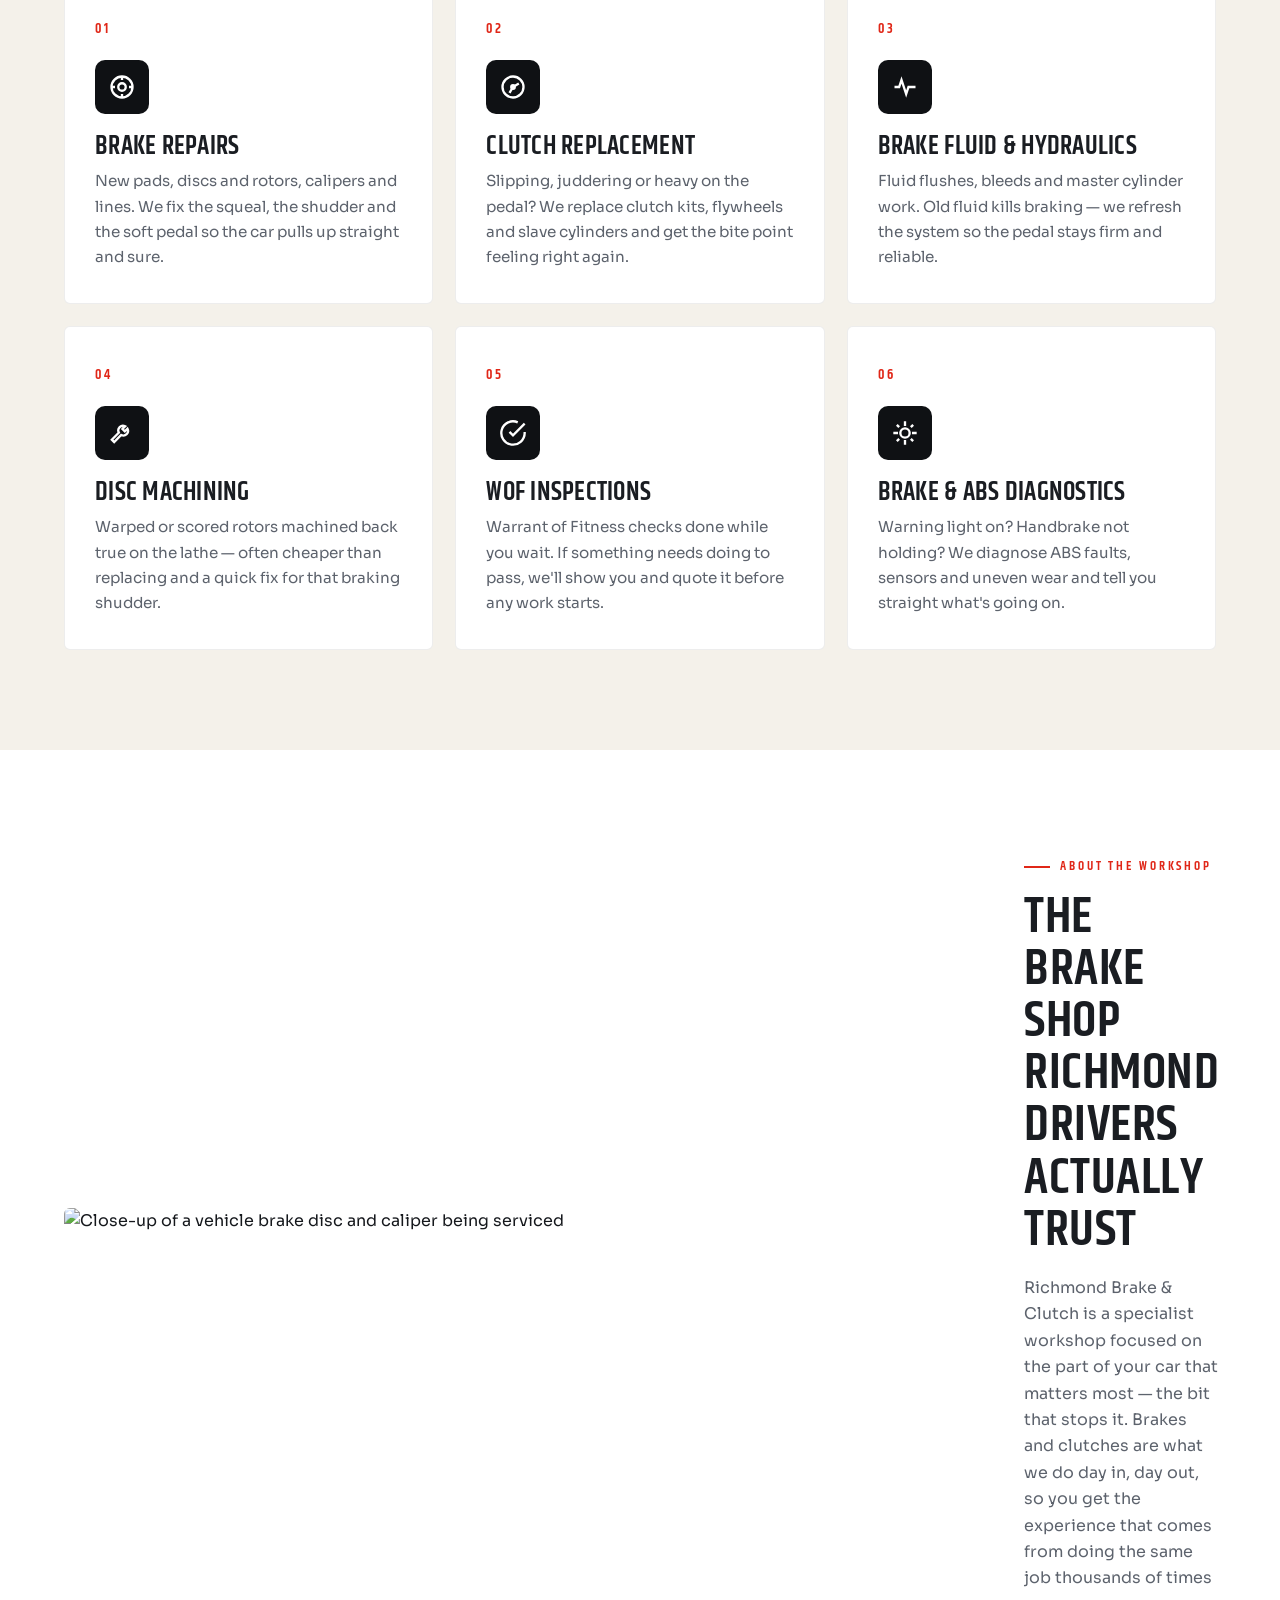
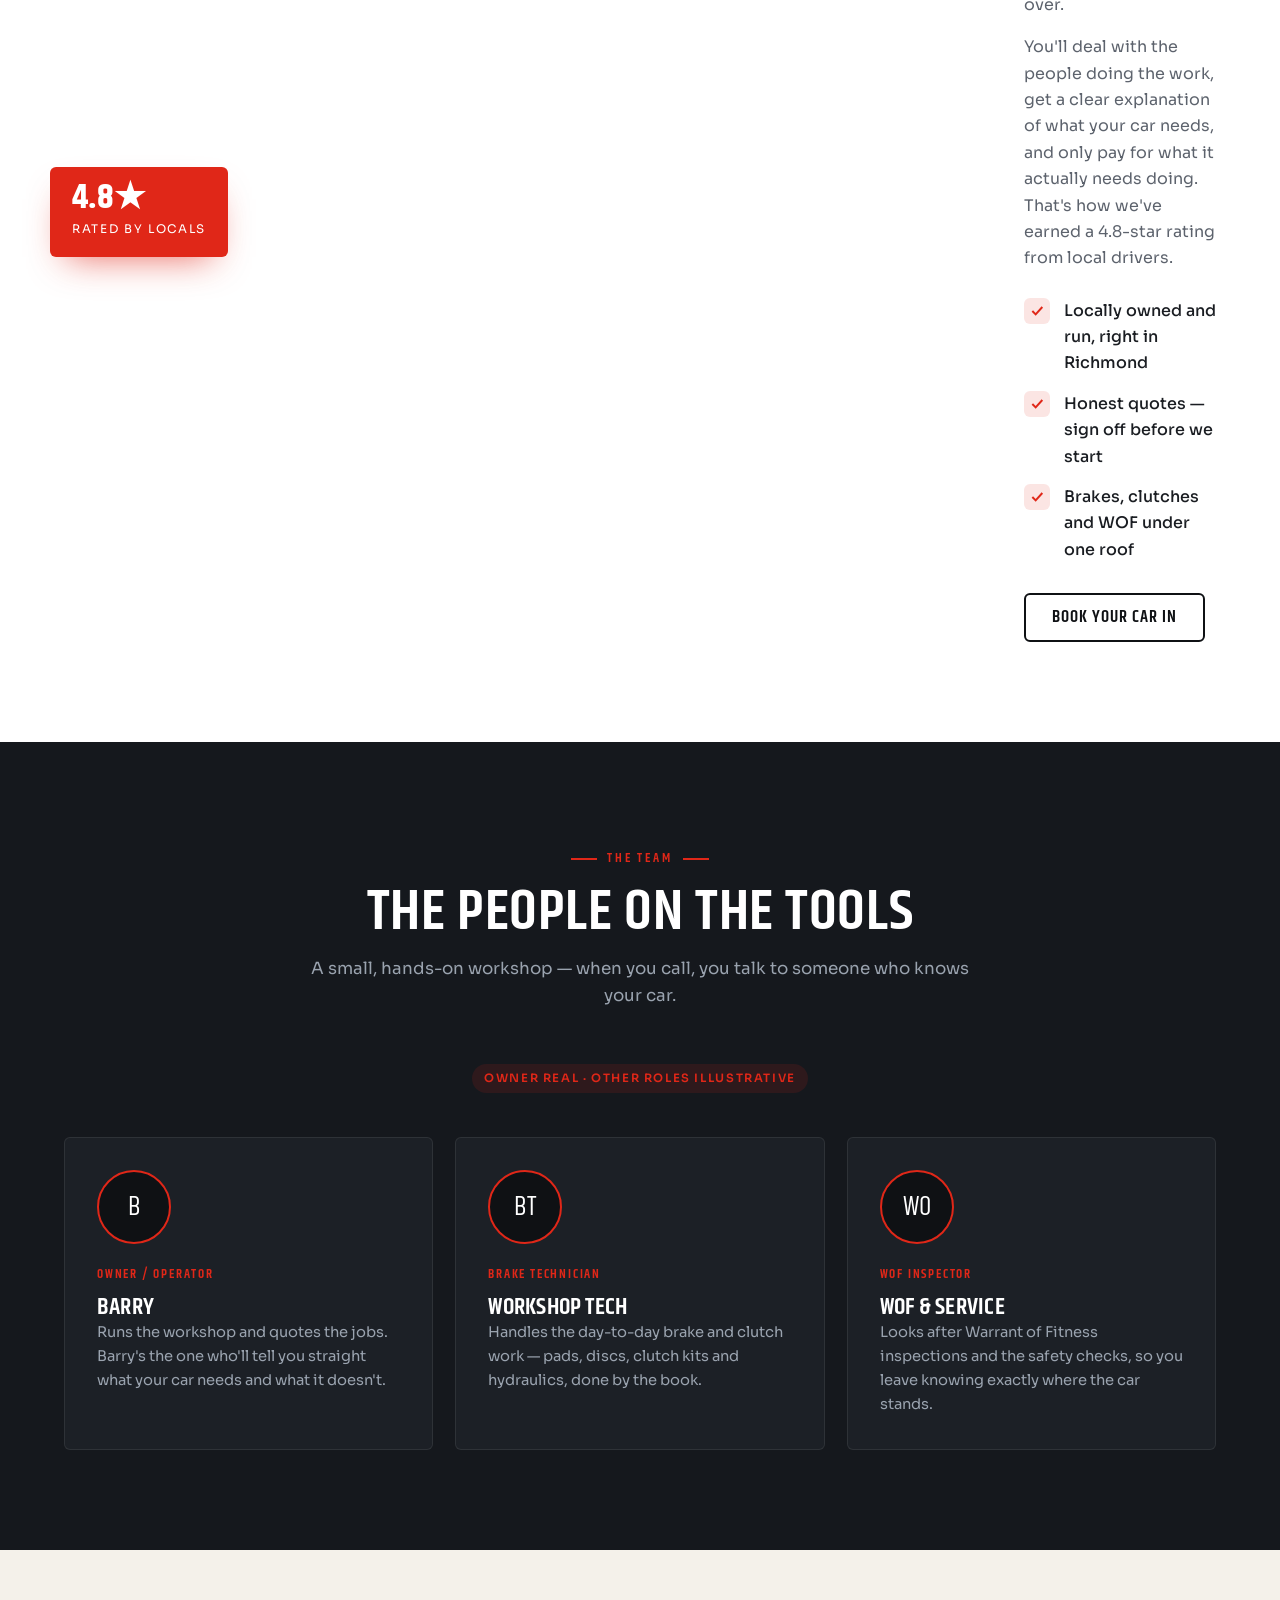
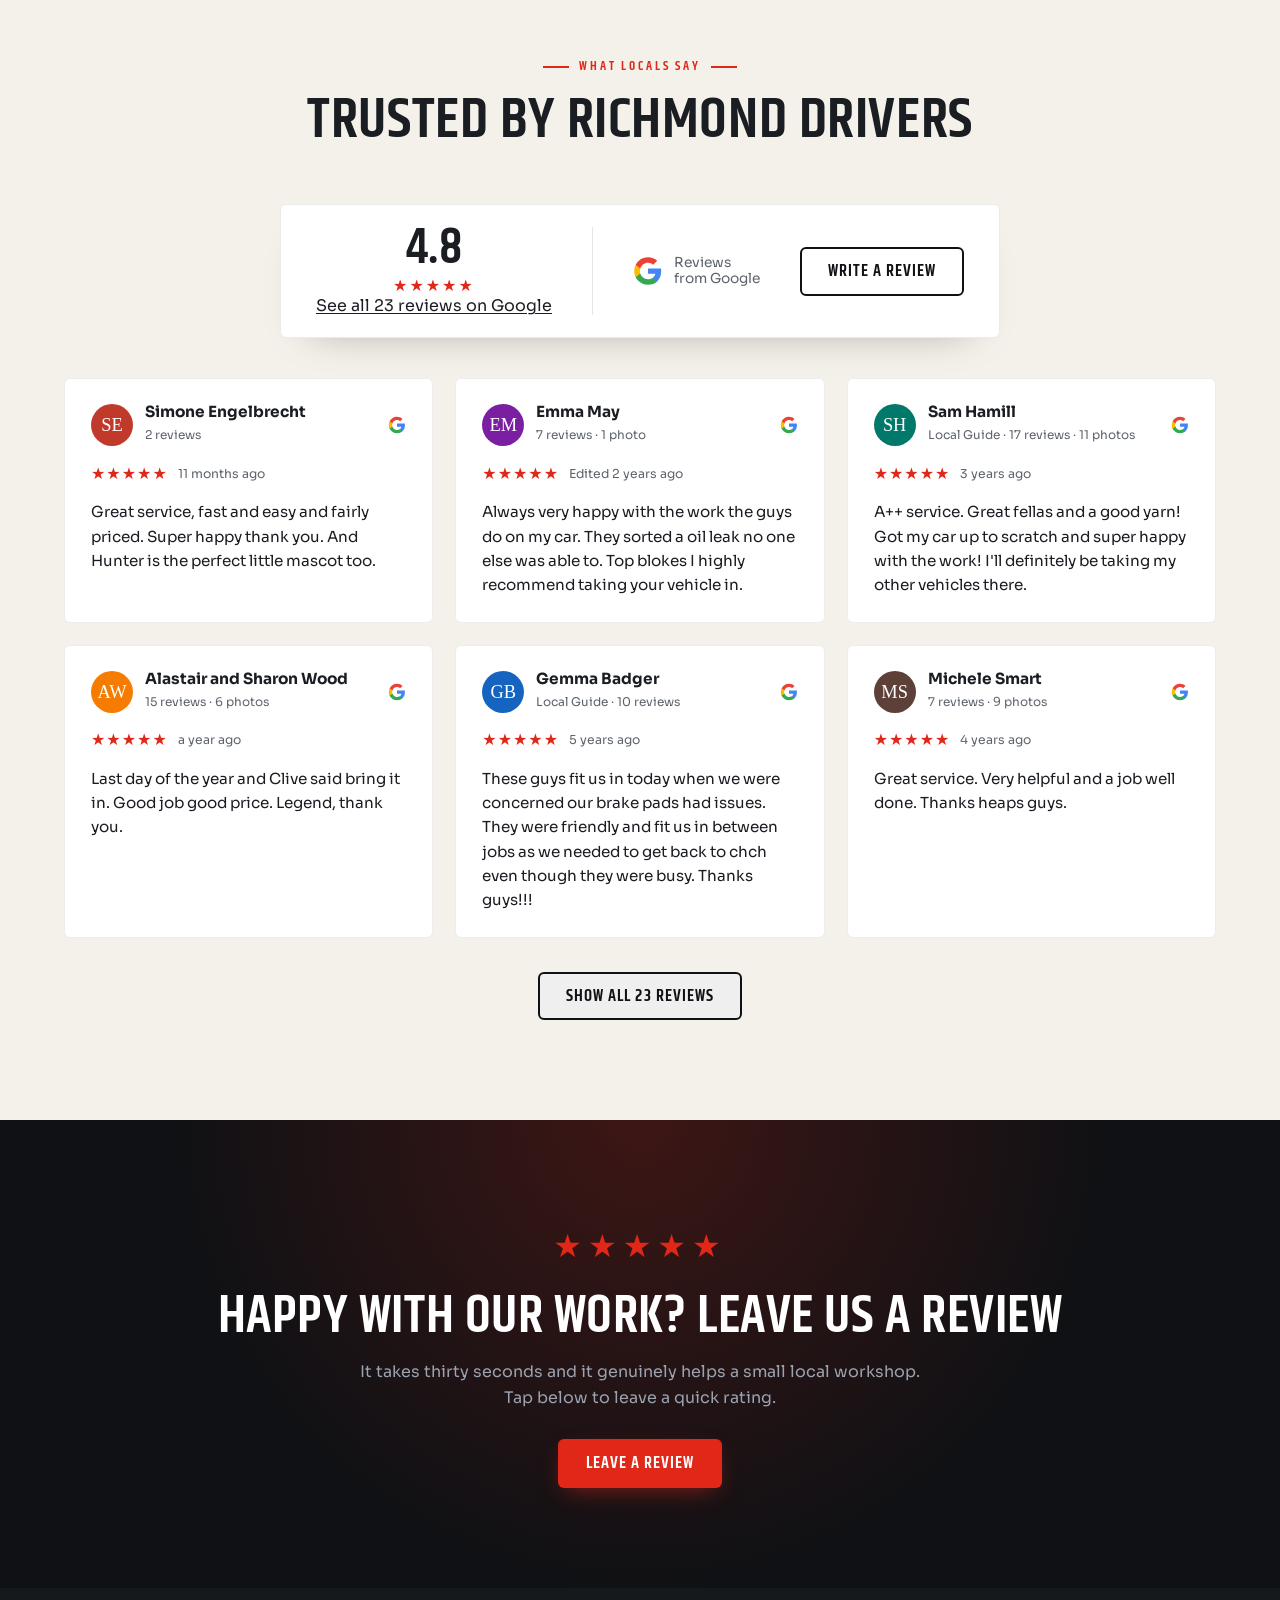
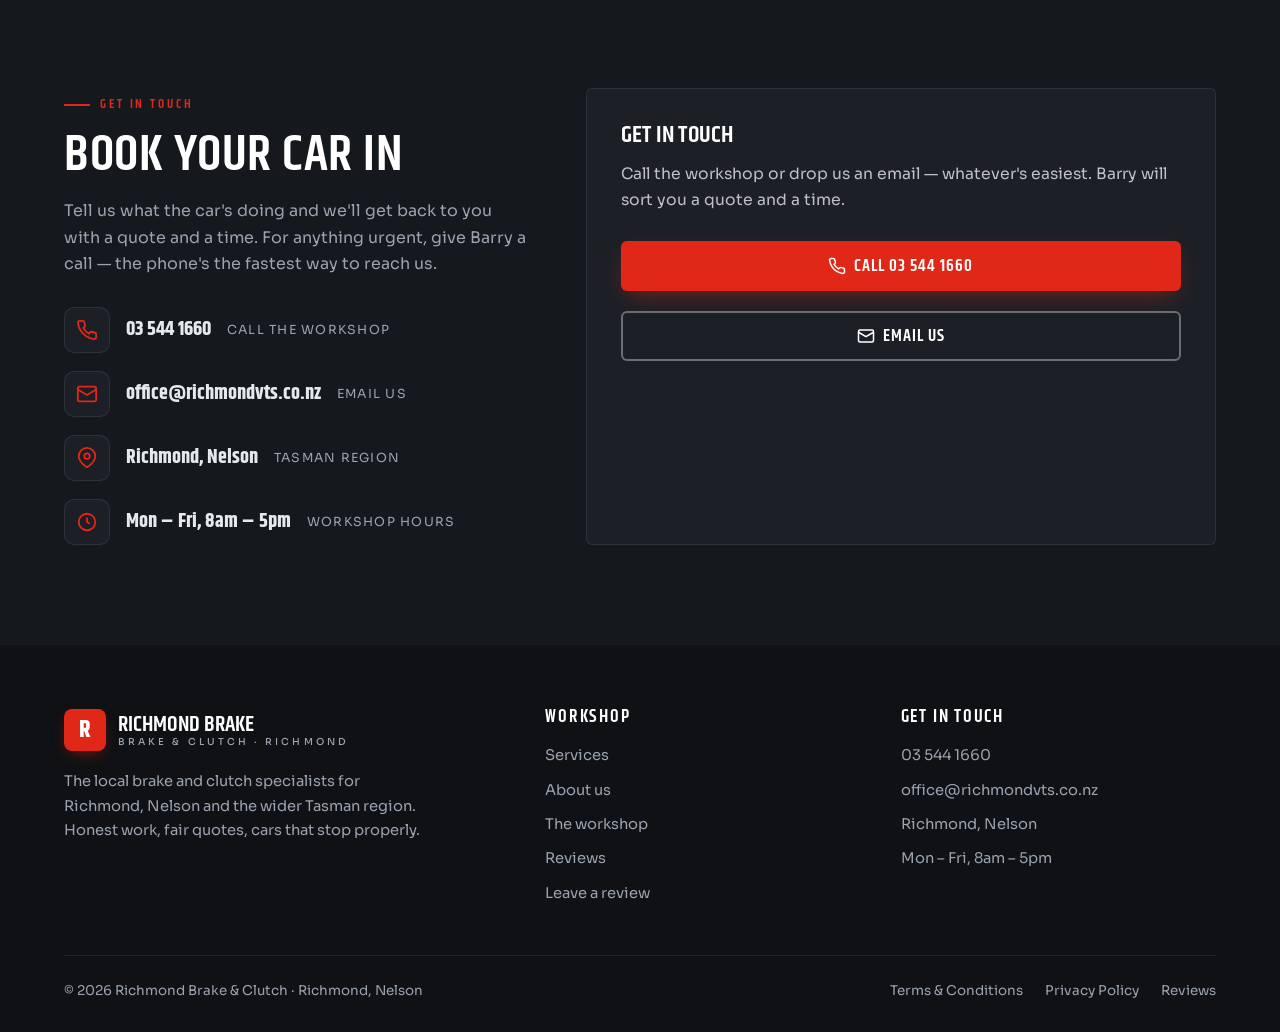
==== commit 8288c344: "Sync GitHub to the live site (28 Oct 2026) Co-Authored-By: Claude Opus 5.5 <noreply@anthropic.com>" ====
--- a/brake-clutch.html
+++ b/brake-clutch.html
@@ -401,33 +401,18 @@
           </div>
         </div>
       </div>
-      <form class="form reveal" action="https://formsubmit.co/office@richmondvts.co.nz" method="POST">
-        <input type="hidden" name="_subject" value="New enquiry — Richmond Brake & Clutch website">
-        <input type="hidden" name="_captcha" value="false">
-        <input type="hidden" name="_template" value="table">
-        <input type="hidden" name="_next" value="https://richmond-brake-clutch-demo.vercel.app/index.html#contact">
-        <div class="row">
-          <div class="field"><label>Name</label><input type="text" name="Name" placeholder="Your name" required></div>
-          <div class="field"><label>Phone</label><input type="tel" name="Phone" placeholder="Best number to reach you" required></div>
-        </div>
-        <div class="row">
-          <div class="field"><label>Email</label><input type="email" name="Email" placeholder="you@email.co.nz"></div>
-          <div class="field"><label>Suburb</label><input type="text" name="Suburb" placeholder="Richmond, Stoke..."></div>
-        </div>
-        <div class="field">
-          <label>What does the car need?</label>
-          <select name="Service">
-            <option>Brake repairs</option>
-            <option>Clutch replacement</option>
-            <option>Brake fluid / hydraulics</option>
-            <option>Disc machining</option>
-            <option>WOF inspection</option>
-            <option>Not sure — please advise</option>
-          </select>
-        </div>
-        <div class="field"><label>Vehicle &amp; details</label><textarea name="Message" placeholder="Make and model, and what it's doing — e.g. 'squealing under braking', 'clutch slipping on hills'..." required></textarea></div>
-        <button type="submit" class="btn btn-primary">Send Enquiry</button>
-      </form>
+      <div class="form reveal contact-cta">
+        <h3>Get in touch</h3>
+        <p>Call the workshop or drop us an email — whatever's easiest. Barry will sort you a quote and a time.</p>
+        <a href="tel:+6435441660" class="btn btn-primary">
+          <svg viewBox="0 0 24 24" width="18" height="18" fill="none" stroke="currentColor" stroke-width="2"><path d="M22 16.92v3a2 2 0 0 1-2.18 2 19.79 19.79 0 0 1-8.63-3.07 19.5 19.5 0 0 1-6-6 19.79 19.79 0 0 1-3.07-8.67A2 2 0 0 1 4.11 2h3a2 2 0 0 1 2 1.72c.13.93.36 1.85.7 2.73a2 2 0 0 1-.45 2.11L8.09 9.91a16 16 0 0 0 6 6l1.35-1.35a2 2 0 0 1 2.11-.45c.88.34 1.8.57 2.73.7A2 2 0 0 1 22 16.92z"/></svg>
+          Call 03 544 1660
+        </a>
+        <a href="#" class="btn btn-ghost" data-gmail data-user="office" data-domain="richmondvts.co.nz" data-su="Enquiry%20%E2%80%94%20Richmond%20Brake%20%26%20Clutch" data-body="Hi%20Richmond%20Brake%20%26%20Clutch%2C%0A%0AI%27d%20like%20a%20quote%20for%3A%0A%0AVehicle%20(make%20%26%20model)%3A%20%0AWhat%20it%27s%20doing%3A%20%0APreferred%20day%2Ftime%3A%20%0A%0AName%3A%20%0APhone%3A%20">
+          <svg viewBox="0 0 24 24" width="18" height="18" fill="none" stroke="currentColor" stroke-width="2"><rect x="2" y="4" width="20" height="16" rx="2"/><path d="m22 7-10 6L2 7"/></svg>
+          Email us
+        </a>
+      </div>
     </div>
   </div>
 </section>
--- a/styles.css
+++ b/styles.css
@@ -465,3 +465,17 @@
 .rev-rate time{font-size:.77rem;color:var(--muted)}
 .rev.is-hidden{display:none}
 .rev-more{text-align:center;margin-top:34px}
+
+/* Contact CTA (replaces form) */
+.contact-cta{display:flex;flex-direction:column;gap:14px}
+.contact-cta h3{color:#fff;font-size:1.5rem;margin:0}
+.contact-cta p{color:rgba(255,255,255,.72);margin:0 0 8px;font-size:.98rem}
+.contact-cta .btn{width:100%;justify-content:center;gap:.5rem}
+
+/* ===== Mobile: keep anchor targets clear of the fixed nav ===== */
+section[id]{scroll-margin-top:88px}
+@media(max-width:680px){
+  section[id]{scroll-margin-top:74px}
+  .contact-cta h3{font-size:1.35rem}
+  .contact-cta .btn{padding:15px 22px}   /* bigger tap targets */
+}
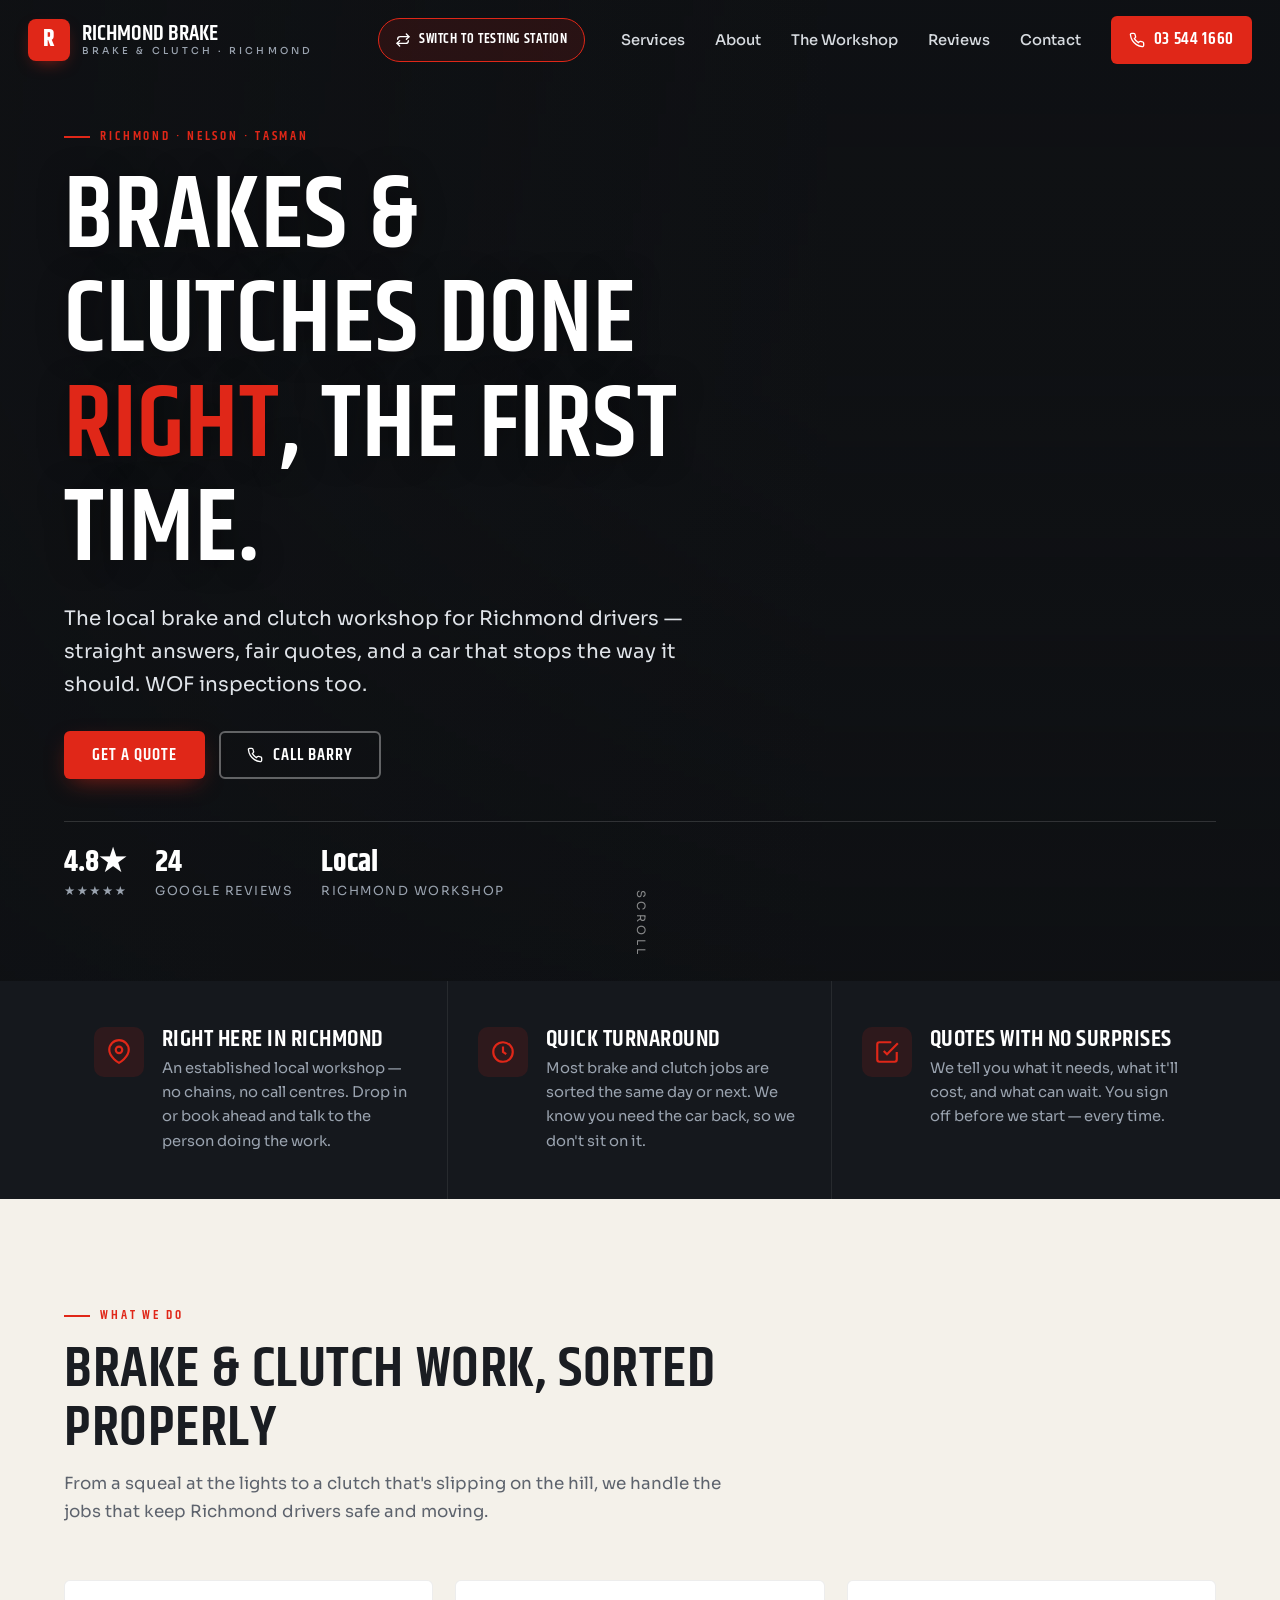
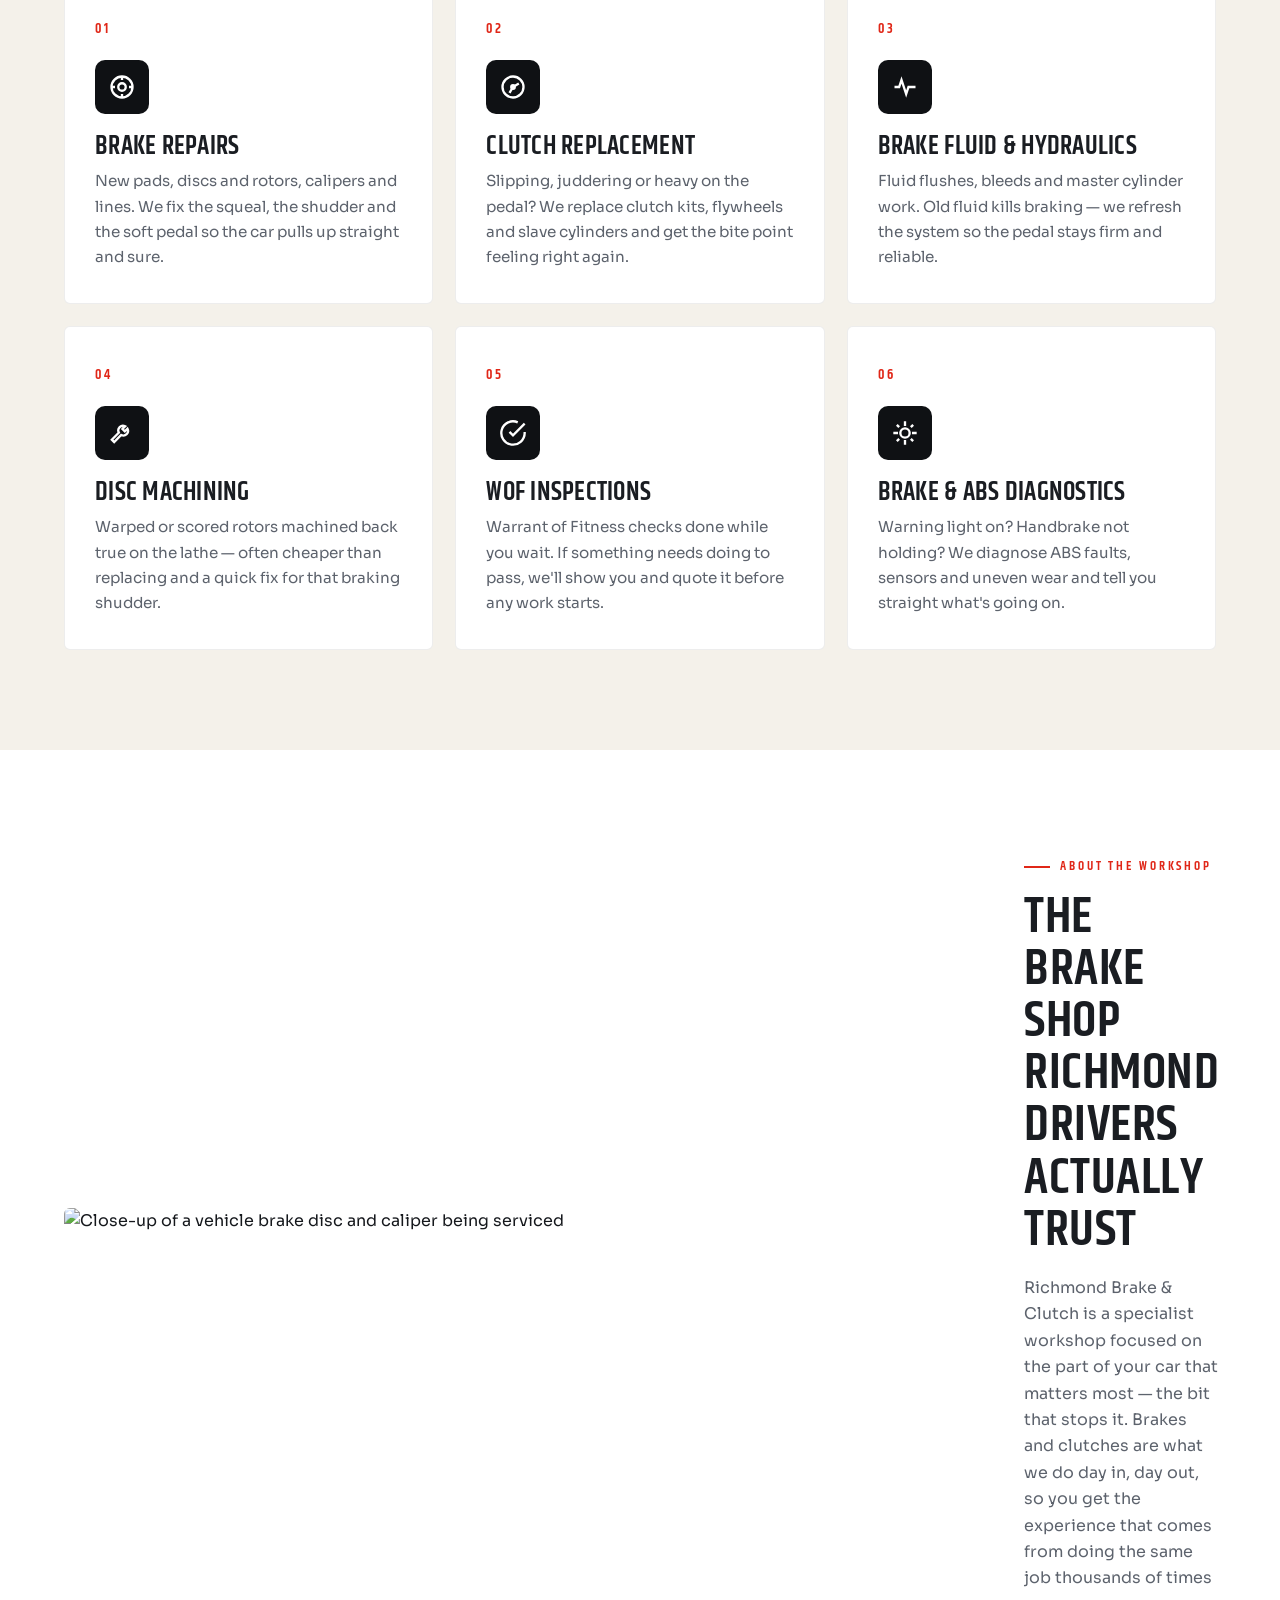
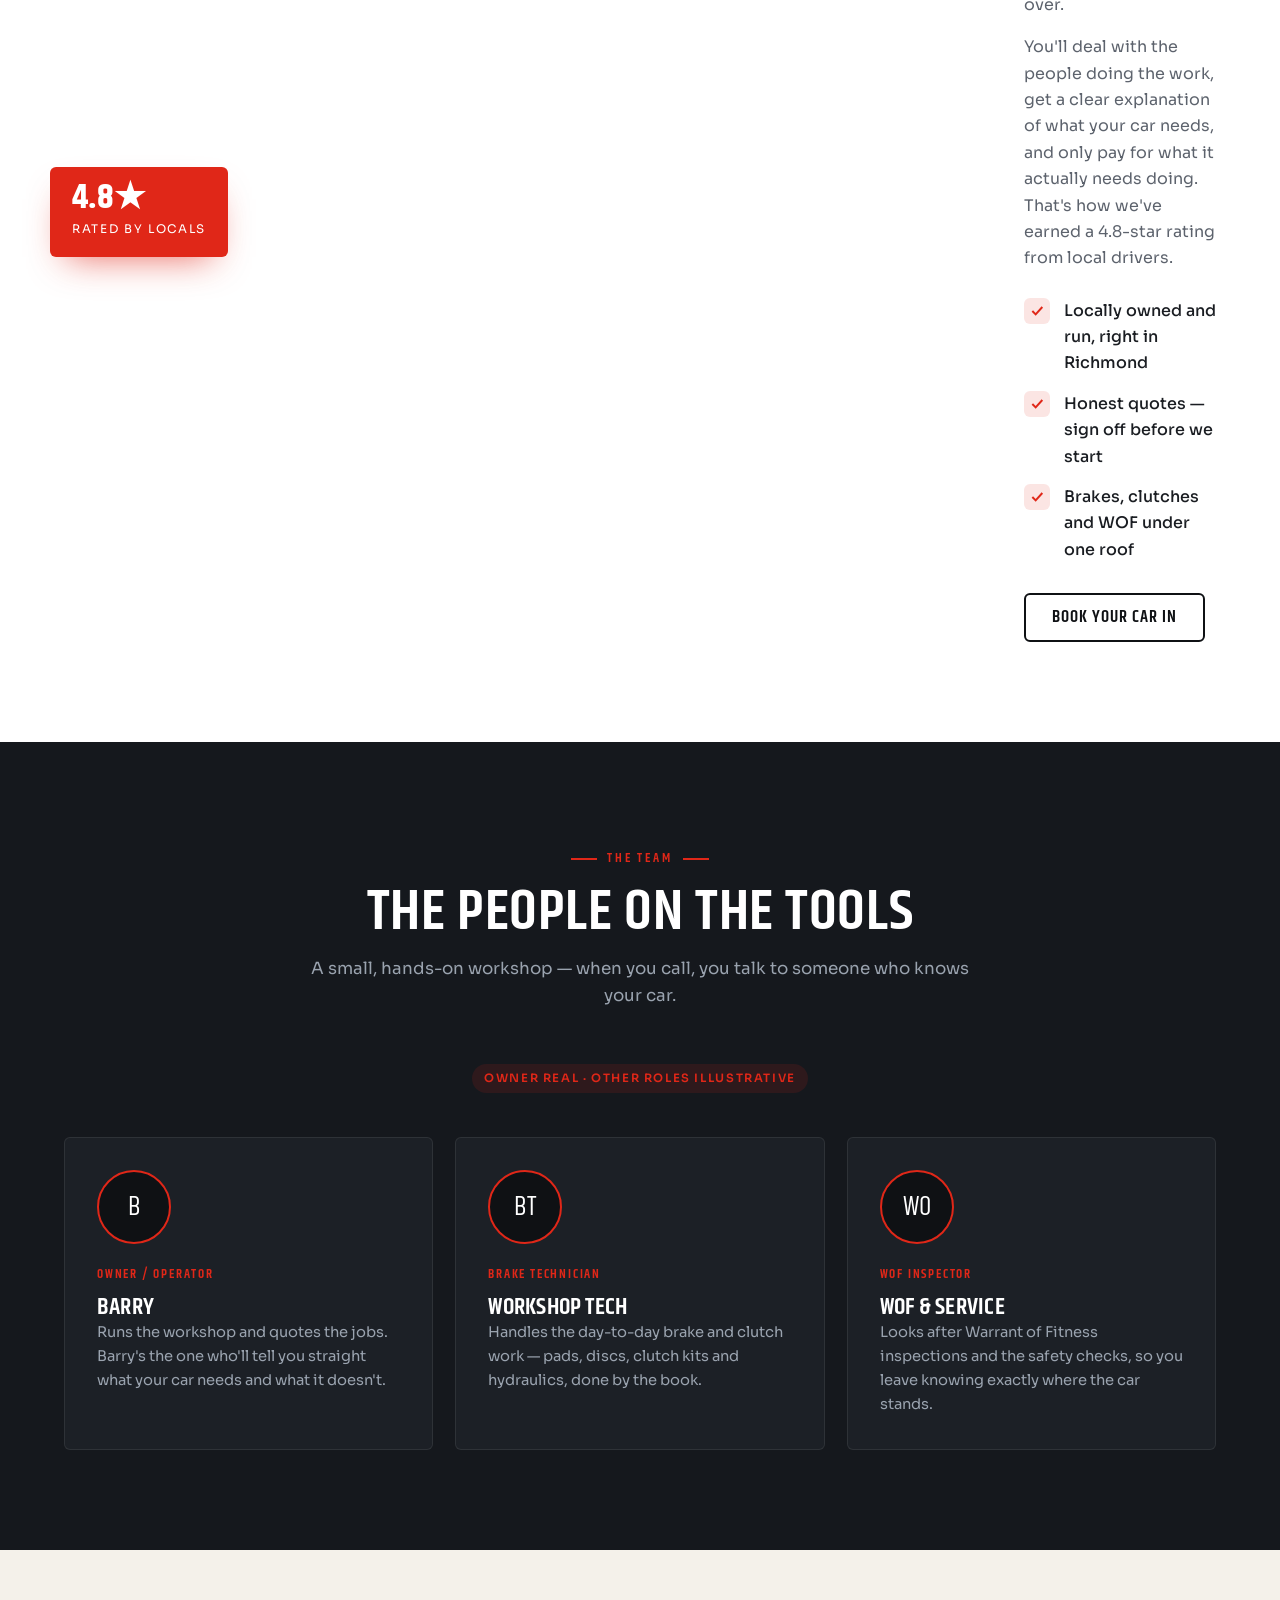
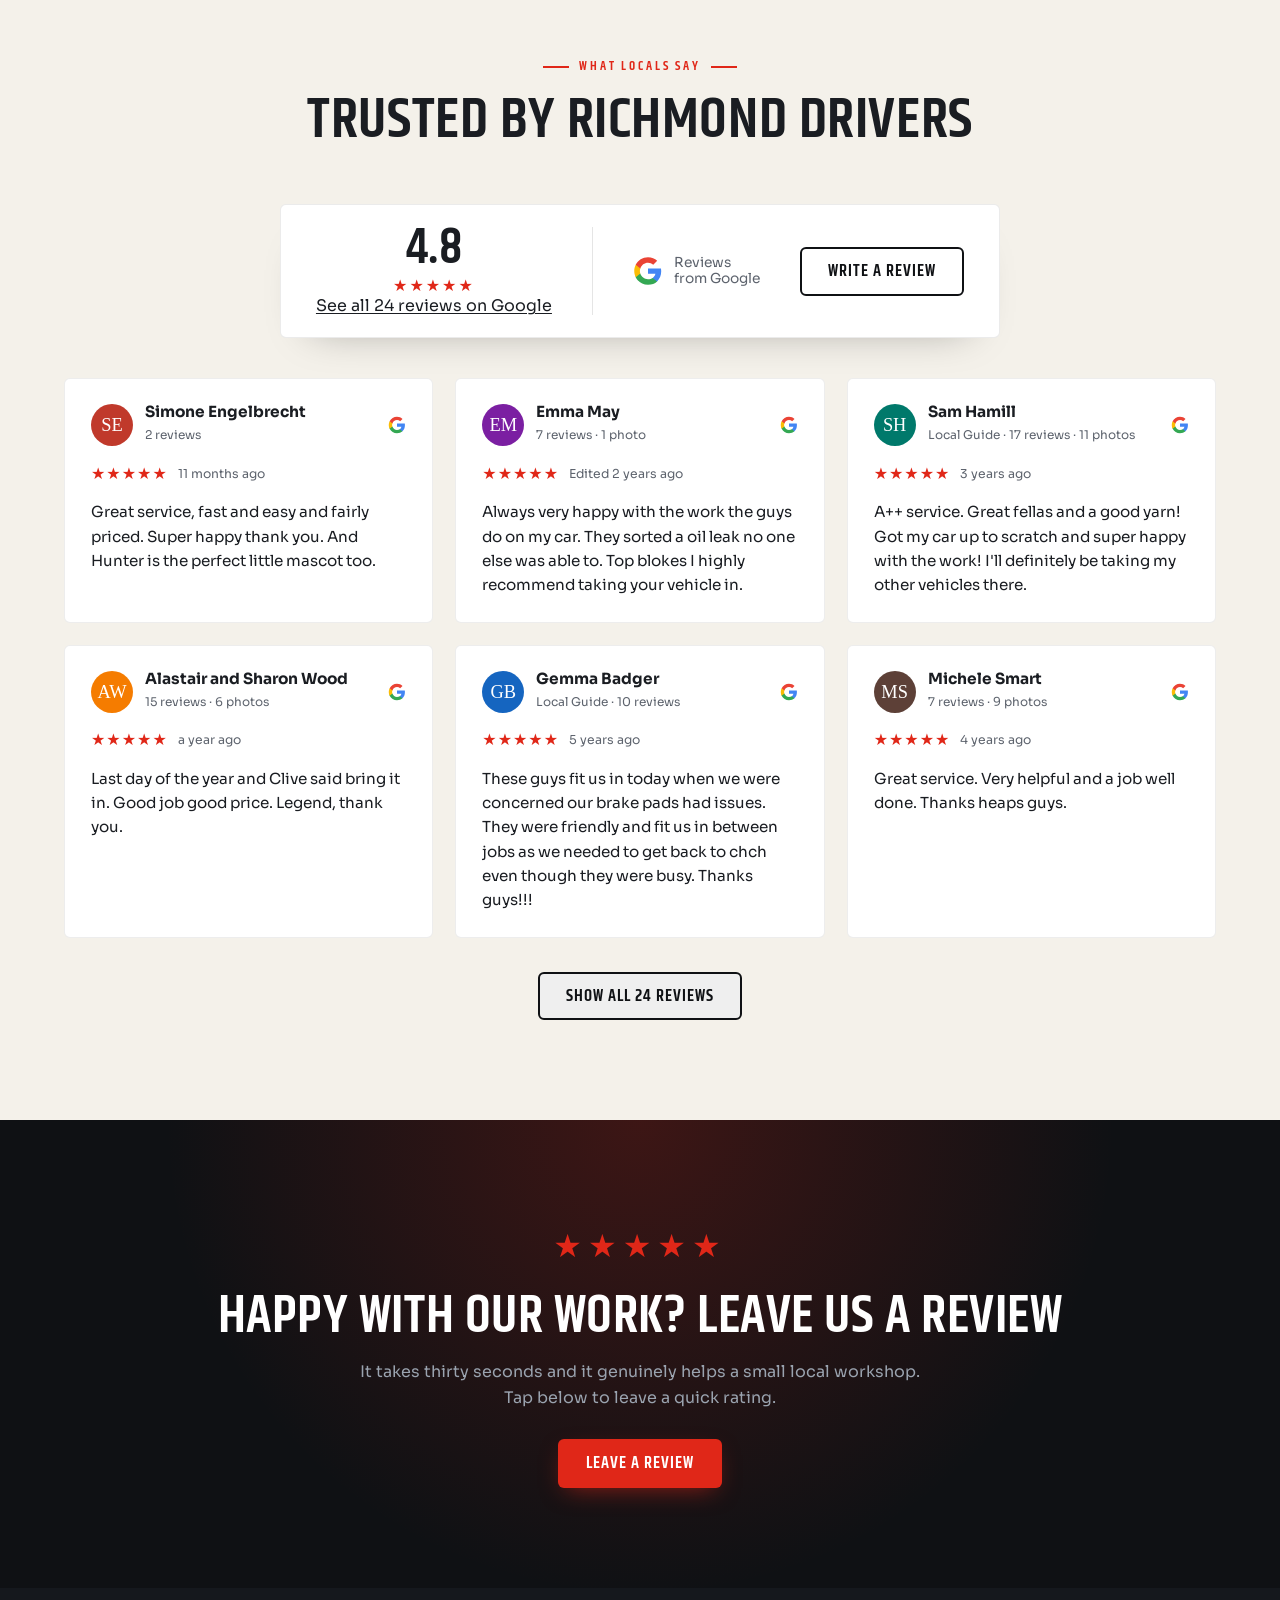
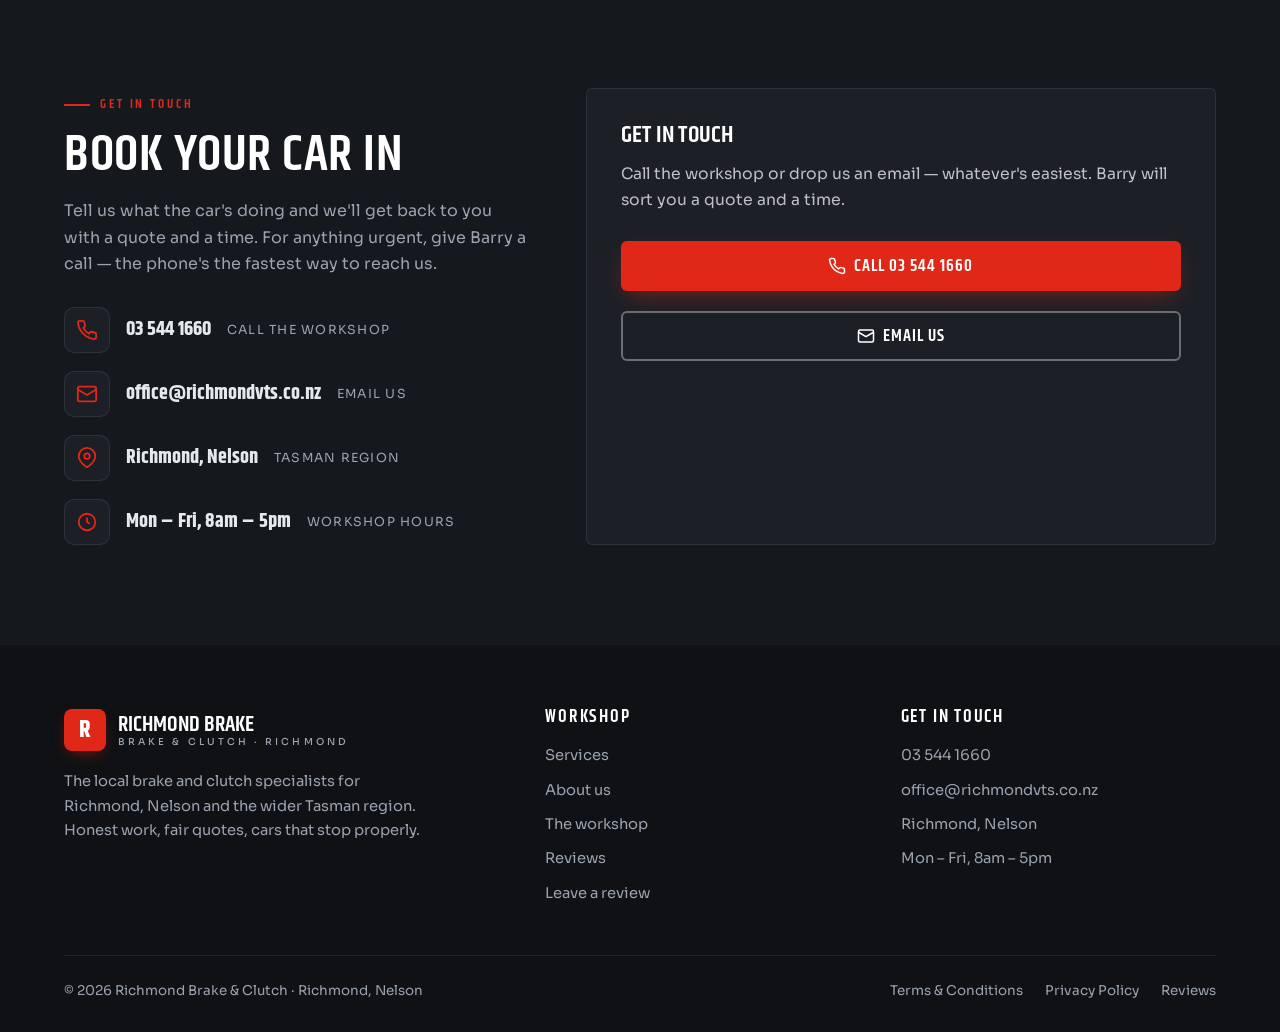
==== commit 5ab45f1c: "Reviews: Google counts 23 -> 24 and RVTS 43 -> 47, 28 Oct 2026 Co-Authored-By: Claude Opus 5.5 <nore" ====
--- a/brake-clutch.html
+++ b/brake-clutch.html
@@ -4,7 +4,7 @@
 <meta charset="UTF-8">
 <meta name="viewport" content="width=device-width, initial-scale=1.0">
 <title>Richmond Brake &amp; Clutch | Brakes, Clutches &amp; WOF, Richmond</title>
-<meta name="description" content="Brake and clutch specialists in Richmond, Nelson. Honest quotes, fast turnaround and a workshop locals trust. 4.8 stars from 23 Google reviews. Call Barry on 03 544 1660.">
+<meta name="description" content="Brake and clutch specialists in Richmond, Nelson. Honest quotes, fast turnaround and a workshop locals trust. 4.8 stars from 24 Google reviews. Call Barry on 03 544 1660.">
 <meta property="og:title" content="Richmond Brake & Clutch — Brakes, Clutches & WOF, Richmond">
 <meta property="og:description" content="Brake and clutch specialists in Richmond, Nelson. Honest quotes, fast turnaround, and a workshop the locals trust.">
 <meta property="og:type" content="website">
@@ -73,7 +73,7 @@
     </div>
     <div class="hero-meta">
       <div class="m"><b>4.8★</b><span class="stars">★★★★★</span></div>
-      <div class="m"><b>23</b><span>Google reviews</span></div>
+      <div class="m"><b>24</b><span>Google reviews</span></div>
       <div class="m"><b>Local</b><span>Richmond workshop</span></div>
     </div>
   </div>
@@ -215,7 +215,7 @@
       <div class="gsum-score">
         <b>4.8</b>
         <span class="stars">&#9733;&#9733;&#9733;&#9733;&#9733;</span>
-        <a href="https://www.google.com/search?q=Richmond+Brake+%26+Clutch+Reviews#lrd=0x6d3b94151d15c58f:0x8ab6977d8a8b7585,1,,,," target="_blank" rel="noopener" style="color:inherit;text-decoration:underline;text-underline-offset:2px">See all 23 reviews on Google</a>
+        <a href="https://www.google.com/search?q=Richmond+Brake+%26+Clutch+Reviews#lrd=0x6d3b94151d15c58f:0x8ab6977d8a8b7585,1,,,," target="_blank" rel="noopener" style="color:inherit;text-decoration:underline;text-underline-offset:2px">See all 24 reviews on Google</a>
       </div>
       <div class="gsum-div"></div>
       <div class="gsum-g"><svg class="gsum-glogo" aria-hidden="true"><use href="#g-logo"/></svg><span>Reviews<br>from Google</span></div>
@@ -359,7 +359,7 @@
       </article>
     </div>
     <div class="rev-more reveal">
-      <button type="button" class="btn btn-outline" id="revMore">Show all 23 reviews</button>
+      <button type="button" class="btn btn-outline" id="revMore">Show all 24 reviews</button>
     </div>
   </div>
 </section>
